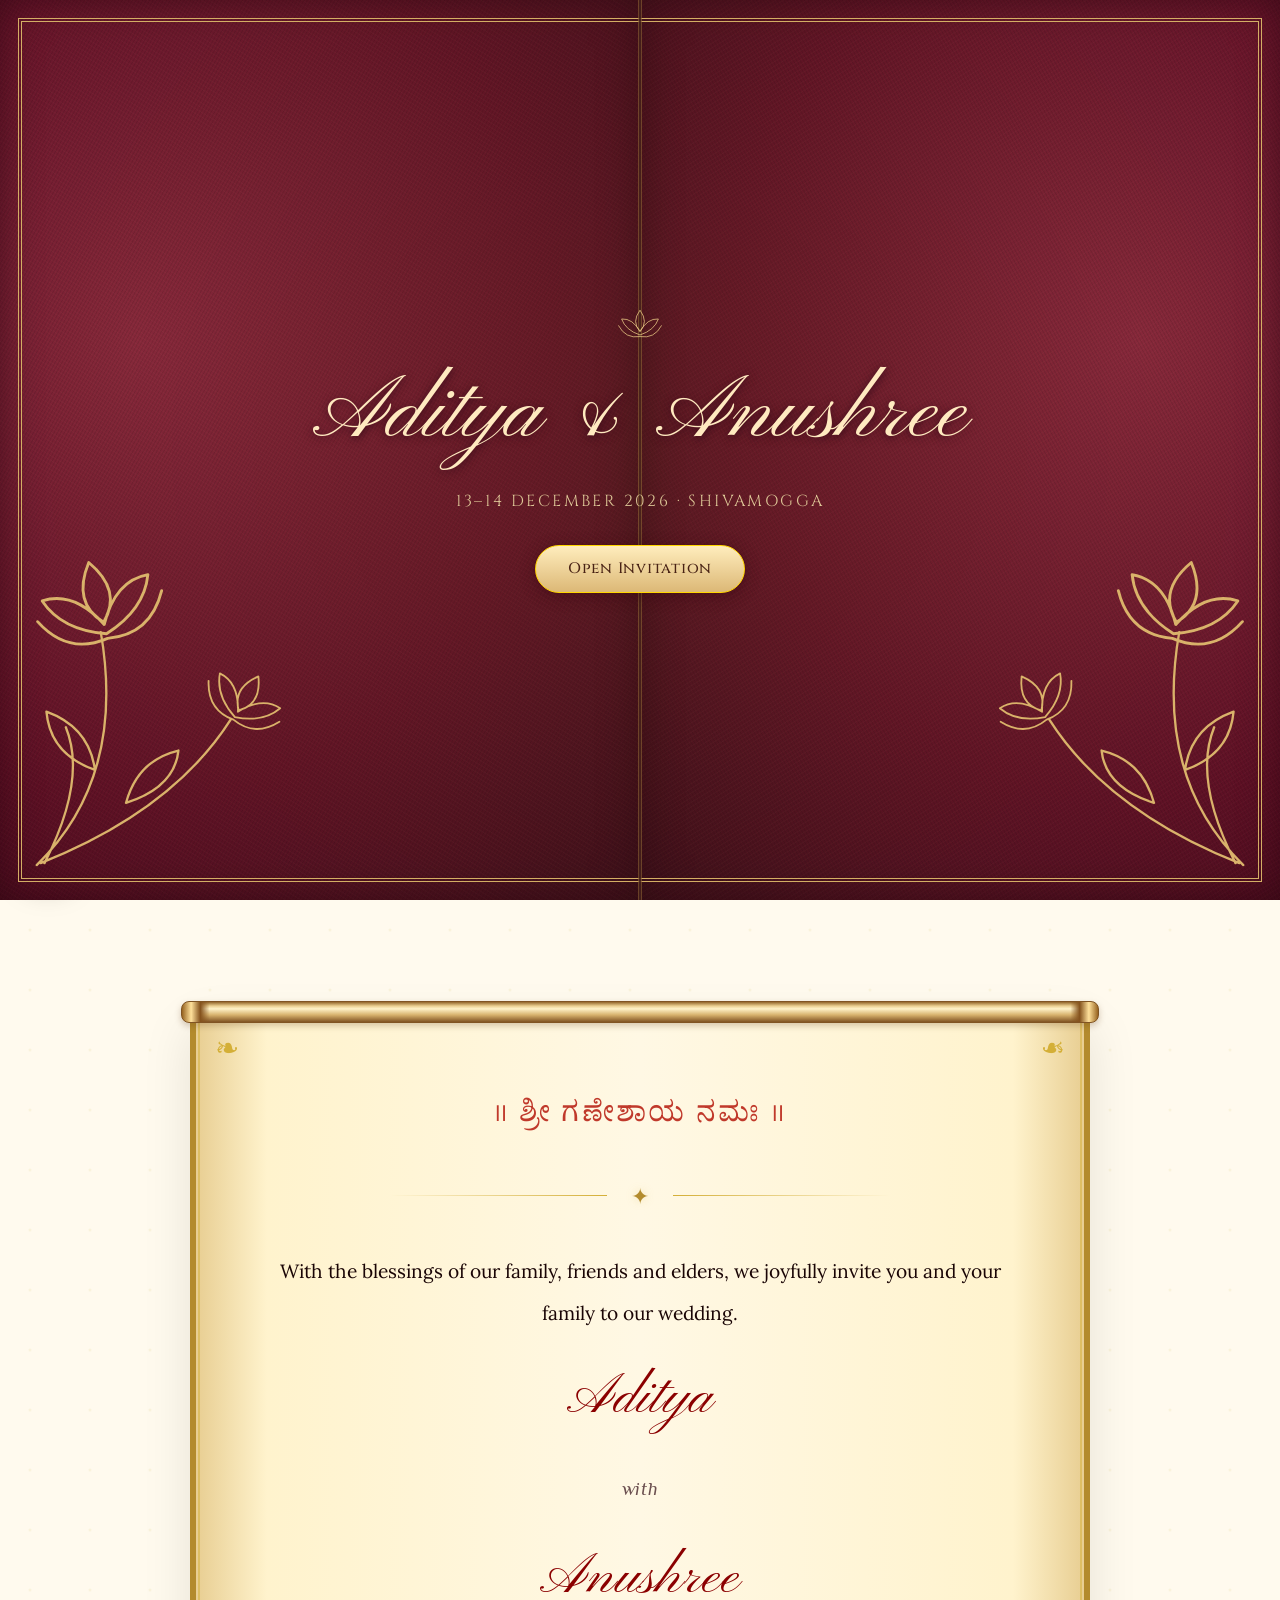
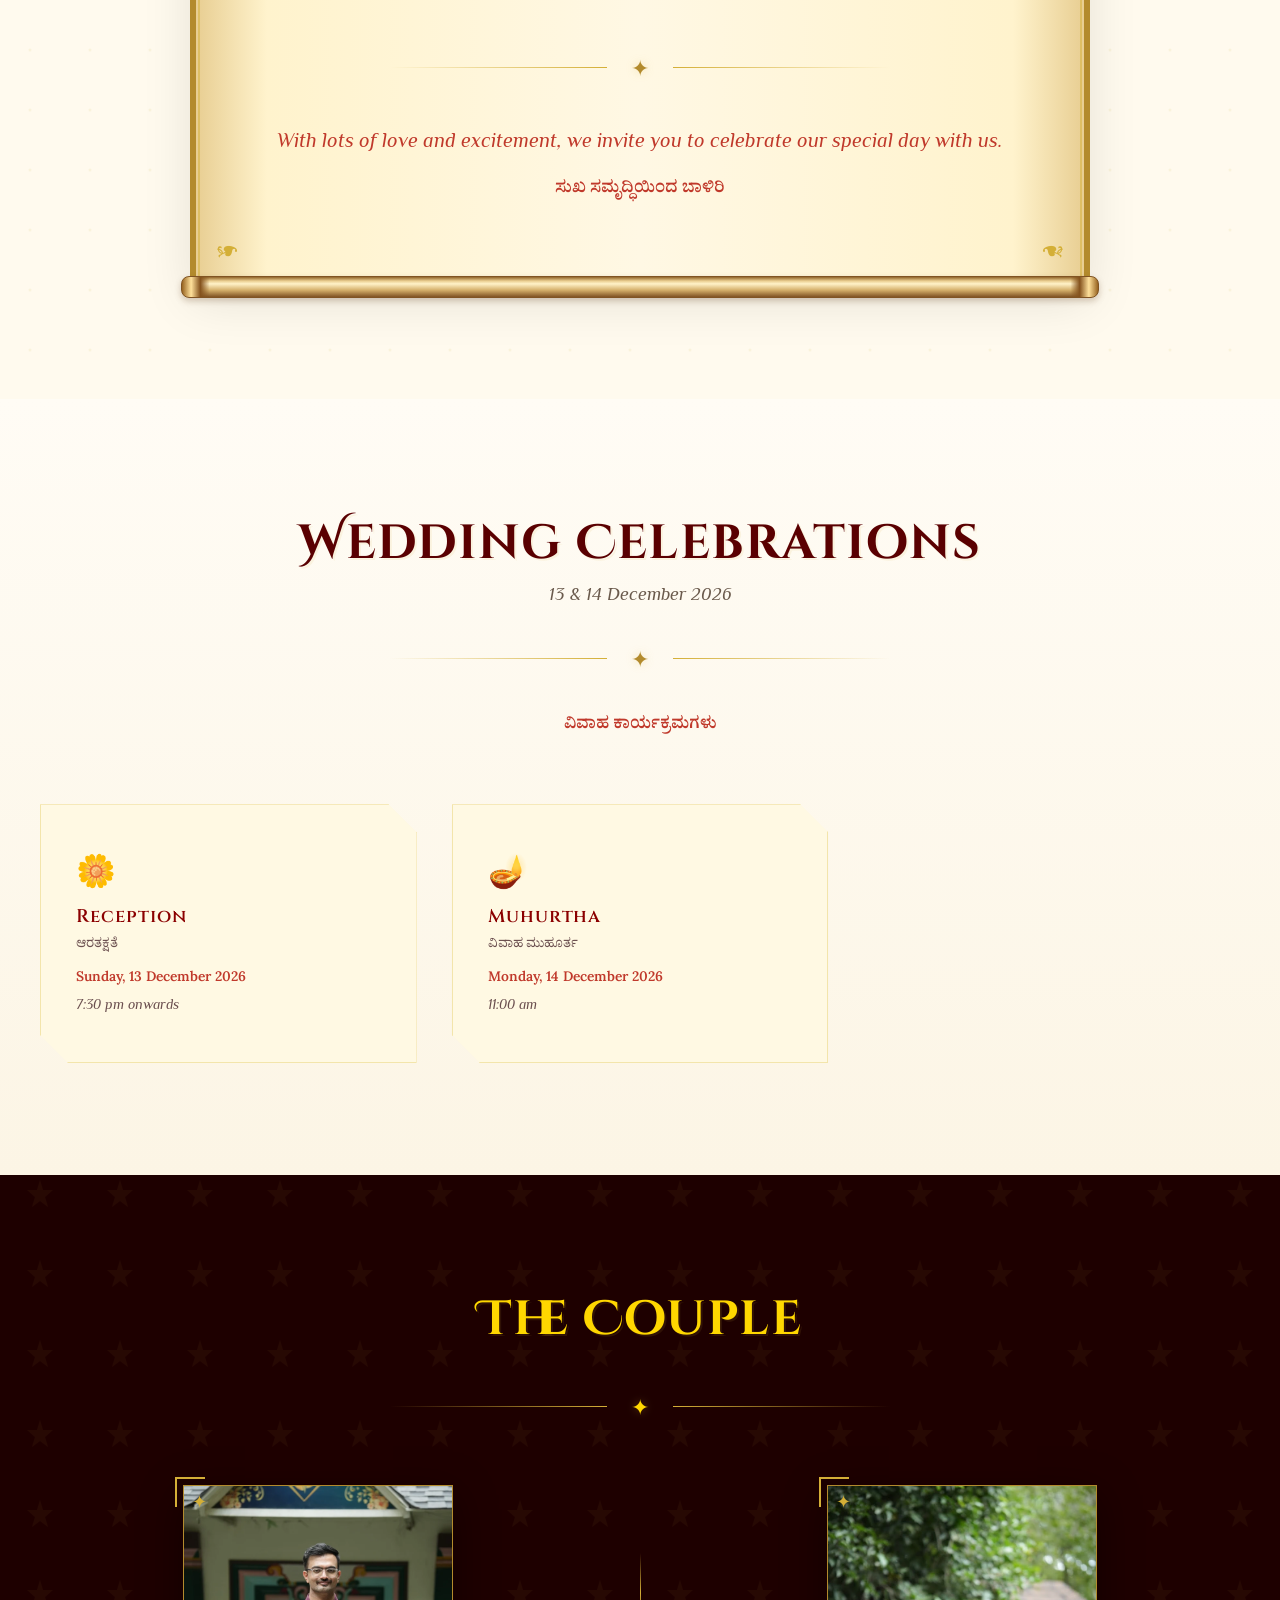
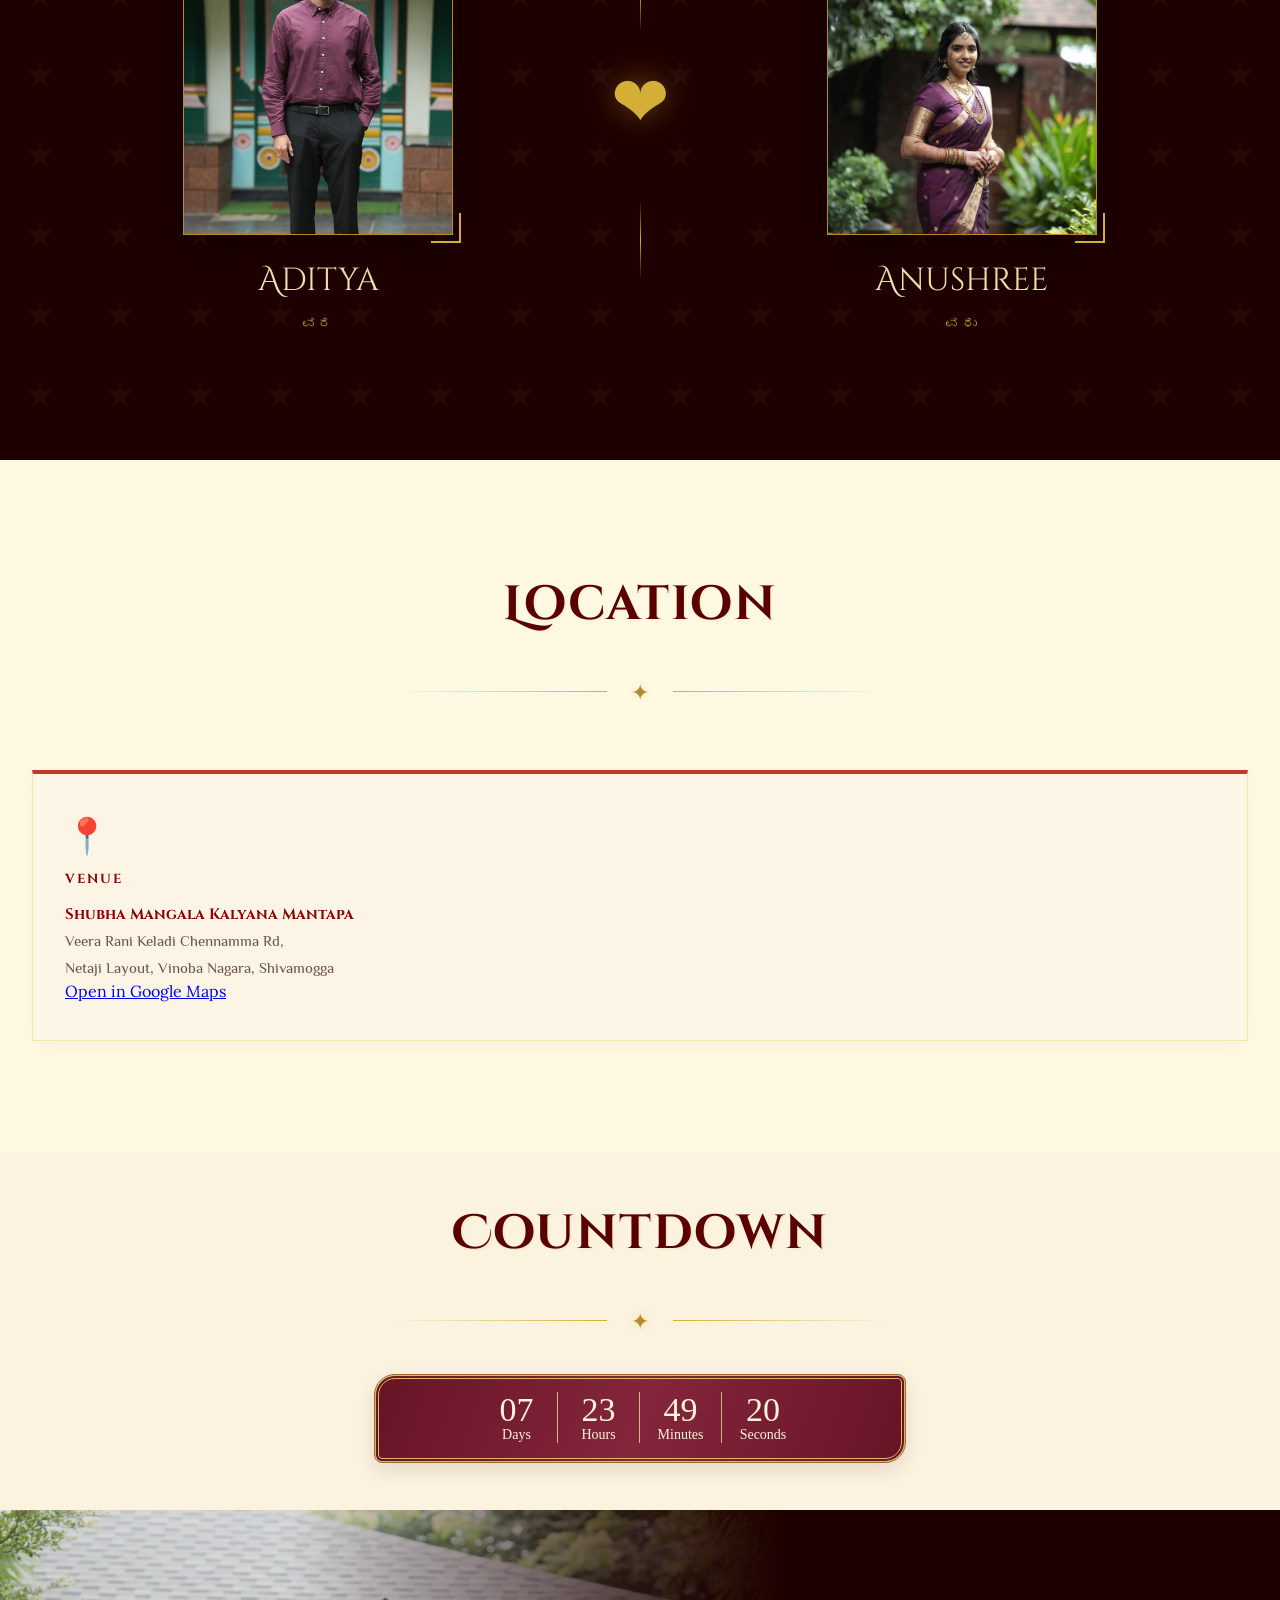
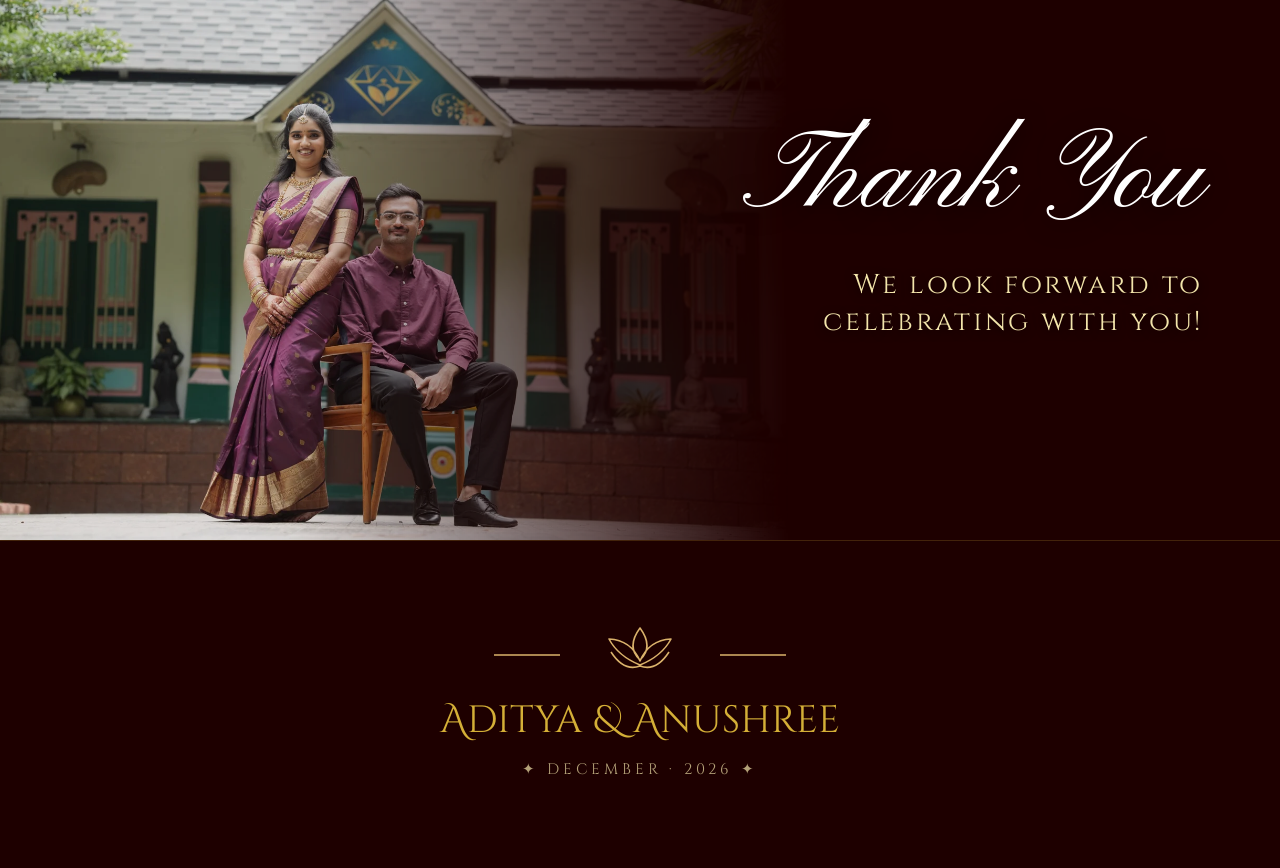
==== adi-anu/index.html @ 699e72af "Personalize Aditya and Anushree’s wedding invitation" ====
<!DOCTYPE html>
<html lang="en">
<head>
<meta charset="UTF-8">
  <meta name="viewport" content="width=device-width, initial-scale=1.0, maximum-scale=5.0">
  <title>Aditya & Anushree — Wedding Invitation</title>
  <meta name="description" content="Join us in celebrating the union of Aditya and Anushree. A sacred South Indian wedding celebration.">
  <link rel="icon" href="data:image/svg+xml,<svg xmlns=%22http://www.w3.org/2000/svg%22 viewBox=%220 0 100 100%22><text y=%22.9em%22 font-size=%2290%22>🌸</text></svg>">

  <!-- Social Meta tags -->
  <meta property="og:title" content="Aditya & Anushree Wedding Invitation">
  <meta property="og:description" content="13–14 December 2026 — Shivamogga. Please join us for our special day.">
  <meta property="og:image" content="./wedding-portrait.jpg">
  <meta property="og:type" content="website">
<link rel="preconnect" href="https://fonts.googleapis.com">
<link rel="preconnect" href="https://fonts.gstatic.com" crossorigin>
<link href="https://fonts.googleapis.com/css2?family=Cinzel+Decorative:wght@400;700;900&family=Cinzel:wght@400;500;600;700&family=Philosopher:ital,wght@0,400;0,700;1,400;1,700&family=Lora:ital,wght@0,400;0,500;0,600;1,400;1,500&family=Noto+Serif+Kannada:wght@400;600;700&family=Great+Vibes&family=Pinyon+Script&display=swap" rel="stylesheet">
<style>
/* ============================================================
   CSS VARIABLES
   ============================================================ */
:root {
  --deep-ruby:    #1e0000;
  --royal-red:    #5a0001;
  --vermilion:    #C0392B;
  --gold-antique: #b38b2d;
  --gold-leaf:    #D4AF37;
  --gold-bright:  #FFD700;
  --gold-pale:    #F3E5AB;
  --ivory-warm:   #FFF9E3;
  --parchment:    #FCF5E5;
  --text-ruby:    #1a0505;
  --text-sepia:   #4a3728;
  --text-mid:     #6b4f4f;
  --gold:         #D4AF37;
  --deep-red:     #8B0000;
  --cream-dark:   #E5D9B6;
  --glass-bg:     rgba(30, 0, 0, 0.65);
  --glass-border: rgba(212, 175, 55, 0.35);
  --shadow-gold:  rgba(212,175,55,0.3);
  --shadow-ruby:  rgba(44,0,0,0.5);
  --section-bg:   #fffcf5;

  --font-heading:    'Cinzel Decorative', cursive;
  --font-subheading: 'Cinzel', serif;
  --font-body:       'Lora', serif;
  --font-accent:     'Philosopher', serif;
  --font-names:      'Pinyon Script', cursive;
}

/* ============================================================
   RESET & BASE
   ============================================================ */
*, *::before, *::after { margin: 0; padding: 0; box-sizing: border-box; }
html { scroll-behavior: smooth; font-size: 16px; overflow-x: hidden; }
body {
  background: var(--ivory-warm);
  color: var(--text-ruby);
  font-family: var(--font-body);
  overflow-x: clip;
  max-width: 100vw;
}
img { display: block; max-width: 100%; }
button { cursor: pointer; border: none; background: none; }

/* ============================================================
   SCROLL PROGRESS BAR
   ============================================================ */
#progress-bar {
  position: fixed; top: 0; left: 0; height: 3px; width: 0%;
  background: linear-gradient(90deg, var(--vermilion), var(--gold-leaf), var(--gold-bright));
  z-index: 9999; transition: width 0.1s linear;
  box-shadow: 0 0 10px var(--gold-leaf);
}

/* ============================================================
   MUSIC BUTTON
   ============================================================ */
#music-btn {
  position: fixed; bottom: 1.5rem; left: 1.5rem; z-index: 1000;
  width: 48px; height: 48px; border-radius: 50%;
  background: var(--glass-bg);
  -webkit-backdrop-filter: blur(8px); backdrop-filter: blur(8px);
  border: 1px solid var(--glass-border);
  color: var(--gold-pale); font-size: 1.1rem;
  display: flex; align-items: center; justify-content: center;
  box-shadow: 0 8px 32px rgba(0,0,0,0.4);
  transition: all 0.4s cubic-bezier(0.175, 0.885, 0.32, 1.275);
}
#music-btn:hover { transform: scale(1.12) rotate(15deg); box-shadow: 0 6px 28px var(--shadow-gold); }
#music-btn.playing { animation: pulse-music 2s infinite; }
@keyframes pulse-music {
  0%   { box-shadow: 0 0 0 0   rgba(212,175,55,0.6); }
  70%  { box-shadow: 0 0 0 15px rgba(212,175,55,0);   }
  100% { box-shadow: 0 0 0 0   rgba(212,175,55,0);   }
}

/* ============================================================
   REVEAL ANIMATIONS
   ============================================================ */
@media screen {
  [data-fade="waiting"]:not(:focus-within) {
    opacity: 0 !important;
    transition: none !important;
  }
  [data-fade="entering"]:not(:focus-within) {
    animation: invitation-fade-in 1.8s ease-in-out var(--entry-delay, 0ms) backwards;
  }
}
@media screen {
  [data-scroll-fade]:not(:focus-within) {
    filter: opacity(var(--scroll-opacity, 0));
    transition: filter 650ms ease-out;
  }
}
@keyframes invitation-fade-in {
  from { opacity: 0; }
}
/* Only cover the page once the opening button is operational. */
html:not(.doors-ready) #door-cover { display: none; }

/* ============================================================
   GOLD DIVIDER
   ============================================================ */
.gold-divider {
  display: flex; align-items: center; justify-content: center;
  gap: 1.5rem; margin: 2.5rem auto; max-width: 500px;
}
.gold-divider::before,
.gold-divider::after {
  content: ''; flex: 1; height: 1px;
}
.gold-divider::before { background: linear-gradient(90deg, transparent, var(--gold-leaf)); }
.gold-divider::after  { background: linear-gradient(90deg, var(--gold-leaf), transparent); }
.gold-divider span    { color: var(--gold-antique); font-size: 1.4rem; filter: drop-shadow(0 0 5px var(--shadow-gold)); }

/* ============================================================
   SECTION HEADINGS
   ============================================================ */
.section-title {
  font-family: var(--font-heading);
  font-size: clamp(1.8rem, 5vw, 3rem);
  color: var(--royal-red);
  text-align: center;
  letter-spacing: 0.03em;
  text-shadow: 2px 2px 0 rgba(212,175,55,0.1);
  margin-bottom: 0.5rem;
}
.section-subtitle {
  font-family: var(--font-accent);
  font-style: italic;
  color: var(--text-sepia);
  text-align: center;
  font-size: 1.1rem;
  margin-top: 0.4rem;
  opacity: 0.82;
}
.kannada-text {
  font-family: 'Noto Serif Kannada', serif;
  font-size: 1.05rem;
  color: var(--vermilion);
  text-align: center;
  margin-top: 0.4rem;
  font-weight: 600;
}

/* ============================================================
   DOOR COVER
   ============================================================ */
#door-cover {
  position: fixed; inset: 0; z-index: 10000;
  display: flex; align-items: center; justify-content: center;
  overflow: hidden; width: 100vw; height: 100vh; height: 100dvh;
  transition: opacity 1.5s ease 0.5s, visibility 1.5s ease 0.5s;
}
.door-left, .door-right {
  position: absolute; top: 0; width: 50%; height: 100%;
  transition: transform 2s cubic-bezier(0.77, 0, 0.175, 1);
  will-change: transform; overflow: hidden;
  background: #1a0000; /* solid fallback so hero never bleeds through */
}
.door-left  { left: 0;  transform-origin: left;  }
.door-right { right: 0; transform-origin: right; }

/* Each silk leaf carries its own border and foiled lotus spray. */
.door-panel {
  position: absolute; inset: 0;
  background:
    repeating-linear-gradient(31deg, transparent 0 2px, #ffb99208 3px, transparent 4px),
    repeating-linear-gradient(119deg, transparent 0 1px, #14030820 2px, transparent 3px),
    radial-gradient(ellipse at 22% 38%, #85253b, #5d0f25 58%, #370a18);
  box-shadow: inset 0 0 3vw #23040d88;
}
.door-right .door-panel { transform: scaleX(-1); }
.door-panel::before {
  content: ''; position: absolute;
  inset: clamp(10px, 2vmin, 24px) 0 clamp(10px, 2vmin, 24px) clamp(10px, 2vmin, 24px);
  border: 4px double #d4af66; border-right: 0;
}
.door-panel::after {
  content: ''; position: absolute; inset: 0 0 0 auto; width: 2px;
  background: linear-gradient(to right, #c3984b80, #290411);
}
.gate-lotuses {
  position: absolute; left: max(15px, 3vmin); bottom: max(15px, 3vmin);
  width: min(77%, 39vh, 330px); height: auto; color: #dab36c;
}
#door-cover.open .door-left  { transform: perspective(1200px) rotateY(-90deg); }
#door-cover.open .door-right { transform: perspective(1200px) rotateY(90deg);  }
#door-cover.hide { opacity: 0; visibility: hidden; pointer-events: none; }

.door-enter-content {
  position: relative; z-index: 10001;
  display: flex; flex-direction: column; align-items: center; justify-content: center;
  gap: 2.2rem; transition: opacity 0.8s ease;
  text-align: center; padding: 2rem;
  width: 100%; max-width: 1200px; height: 100%;
}
.door-enter-content::before {
  content: ''; position: absolute; top: 50%; left: 50%;
  transform: translate(-50%, -50%);
  width: 150vw; height: 150vw;
  background: radial-gradient(circle, rgba(212,175,55,0.08) 0%, transparent 60%);
  pointer-events: none; z-index: -1;
}
.door-welcome-text {
  font-family: var(--font-names);
  font-size: clamp(3.5rem, 8vw, 6.5rem);
  color: #fff;
  text-shadow: 0 5px 30px rgba(0,0,0,0.9), 0 2px 10px rgba(0,0,0,0.8);
  filter: drop-shadow(0 0 20px rgba(212,175,55,0.5));
  transition: opacity 0.5s, transform 0.5s;
  line-height: 1.1;
}
.door-tagline {
  font-family: var(--font-subheading);
  font-size: clamp(0.75rem, 1.5vw, 1rem);
  color: var(--gold-pale);
  letter-spacing: 0.4em;
  text-transform: uppercase;
  opacity: 0.85;
  margin-top: -1rem;
}
#open-door-btn {
  padding: 1rem 3.5rem; font-size: 0.95rem;
  background: rgba(40,0,0,0.9);
  color: var(--gold-bright);
  border: 1px solid var(--gold-bright);
  font-family: var(--font-subheading); text-transform: uppercase;
  letter-spacing: 0.35em; font-weight: 500;
  transition: all 0.5s ease;
  box-shadow: 0 10px 30px rgba(0,0,0,0.7), 0 0 20px rgba(212,175,55,0.4);
  -webkit-backdrop-filter: blur(15px); backdrop-filter: blur(15px);
  border-radius: 4px;
  animation: etherealPulse 2s infinite alternate;
  margin-top: 5vh;
}
@keyframes etherealPulse {
  from { box-shadow: 0 10px 30px rgba(0,0,0,0.6), 0 0 10px rgba(212,175,55,0.2); }
  to   { box-shadow: 0 10px 30px rgba(0,0,0,0.6), 0 0 25px rgba(212,175,55,0.5); transform: scale(1.02); }
}

/* ============================================================
   1. HERO SECTION
   ============================================================ */
#hero {
  position: relative;
  height: 100vh;
  height: 100dvh;
  overflow: hidden;
  color: #ffe8ac;
  font-family: Georgia, serif;
  background: radial-gradient(ellipse at 27% 47%, #752832, #360912 62%, #240609);
}
.hero-photo {
  transform: translateX(8%);
  position: absolute;
  inset: 0 0 0 auto;
  height: 100%;
  width: 57%;
  object-fit: cover;
  object-position: center 56%;
  mask-image: linear-gradient(to right, transparent, #0003 12%, #000b 30%, black 47%);
}
#hero::after {
  content: '';
  position: absolute;
  inset: clamp(12px, 2vw, 20px);
  border: 1px solid #d9b27188;
  outline: 1px solid #d9b27155;
  outline-offset: 5px;
  pointer-events: none;
}
.hero-copy {
  position: absolute;
  left: 4%;
  width: 44%;
  top: 50%;
  transform: translateY(-50%);
  text-align: center;
}
.hero-intro { font-size: clamp(12px, 1.5vw, 18px); letter-spacing: .16em; }
.hero-title {
  margin: 20px 0;
  color: #ffe9b9;
  font: italic clamp(32px, 6.72vw, 86px)/1.06 Georgia, serif;
}
.hero-weds {
  display: flex;
  align-items: center;
  justify-content: center;
  gap: .58em;
  margin: .77em 0;
  color: #e0bd7b;
  font: italic clamp(16px, 2.1vw, 26px) Georgia, serif;
}
.hero-weds::before, .hero-weds::after {
  content: '';
  width: 2.38em;
  height: 1px;
  background: #c99b60;
}
.hero-date { margin-top: 32px; font-size: clamp(10px, 1.2vw, 15px); letter-spacing: .2em; }


/* ============================================================
   2. INVITATION
   ============================================================ */
#invitation {
  background: #fffaee;
  padding: 7rem 2rem;
  position: relative; overflow: clip;
}
#invitation::before {
  content: '';
  position: absolute; inset: 0;
  background-image: url("data:image/svg+xml,%3Csvg xmlns='http://www.w3.org/2000/svg' width='60' height='60' viewBox='0 0 60 60'%3E%3Ccircle cx='30' cy='30' r='1.5' fill='%23D4AF37' opacity='0.1'/%3E%3C/svg%3E");
  background-size: 60px 60px;
  pointer-events: none;
}
.invite-card {
  max-width: 900px; margin: 0 auto;
  background: var(--gold-pale);
  border: 6px solid var(--gold-antique);
  outline: 2px solid rgba(212,175,55,0.5);
  outline-offset: -10px;
  padding: clamp(2.5rem, 6vw, 5.5rem);
  position: relative;
  box-shadow: 0 15px 50px rgba(0,0,0,0.1);
  text-align: center;
  z-index: 2; border-radius: 4px; overflow: hidden;
  transition: box-shadow 0.55s cubic-bezier(0.165, 0.84, 0.44, 1), transform 0.55s cubic-bezier(0.165, 0.84, 0.44, 1), background 0.55s;
}
/* Both spindles frame the parchment even when motion is disabled. */
.invitation-scroll {
  position: relative;
  max-width: 900px;
  margin: 0 auto;
}
.invitation-scroll .invite-card {
  background: linear-gradient(90deg, #e8ce92, #fff3cd 8%, #fff8e4 50%, #fff3cd 92%, #e8ce92);
}
.invitation-scroll::before, .invitation-scroll::after {
  content: '';
  position: absolute;
  z-index: 3;
  left: -9px;
  right: -9px;
  height: clamp(14px, 2vw, 22px);
  border: 1px solid #805423;
  border-radius: 8px;
  transform: translateY(-50%);
  background:
    linear-gradient(90deg, #976320, #ffe19b 1%, #84521d 2%, transparent 3% 97%, #84521d 98%, #ffe19b 99%, #976320),
    linear-gradient(#92652a, #ebcf91 20%, #fff2c8 34%, #d6b16c 65%, #805323);
  box-shadow: 0 3px 6px #60381140;
  pointer-events: none;
}
.invitation-scroll::before { top: 0; }
.invitation-scroll::after { top: 100%; }

.invite-card::before { content: '❧'; position: absolute; top: 1rem; left: 1.2rem; font-size: 1.8rem; color: var(--gold); line-height: 1; }
.invite-card::after  { content: '❧'; position: absolute; bottom: 1rem; right: 1.2rem; font-size: 1.8rem; color: var(--gold); line-height: 1; transform: rotate(180deg); }
.corner-ornament     { position: absolute; font-size: 1.8rem; color: var(--gold); line-height: 1; }
.corner-ornament.tr  { top: 1rem; right: 1.2rem; transform: scaleX(-1); }
.corner-ornament.bl  { bottom: 1rem; left: 1.2rem; transform: scaleY(-1); }

.invite-blessing { font-family: 'Noto Serif Kannada', serif; font-size: 1.8rem; color: var(--vermilion); margin-bottom: 0.4rem; letter-spacing: 0.08em; }
.invite-blessing-sub { font-family: var(--font-accent); font-style: italic; color: var(--text-sepia); font-size: 1rem; margin-bottom: 2.5rem; opacity: 0.8; }
.invite-text { font-family: var(--font-body); font-size: clamp(1rem, 2.2vw, 1.2rem); line-height: 2.2; color: var(--text-ruby); margin-bottom: 2rem; }
.invite-parents { font-family: var(--font-subheading); font-size: clamp(0.88rem, 1.8vw, 1.05rem); color: var(--royal-red); letter-spacing: 0.04em; line-height: 2.2; margin: 2rem 0; }
.invite-parents .parent-group { margin: 1rem 0; }
.invite-couple-name { font-family: var(--font-names); font-size: clamp(2rem, 7.5vw, 3.5rem); color: var(--deep-red); line-height: 1.2; font-weight: 400; word-break: break-word; }
.invite-welcome { font-family: var(--font-accent); font-style: italic; font-size: 1.25rem; color: var(--vermilion); margin-top: 2rem; line-height: 1.8; }

/* ============================================================
   3. EVENTS
   ============================================================ */
#events {
  background: linear-gradient(180deg, var(--section-bg) 0%, var(--parchment) 100%);
  padding: 7rem 2rem;
}
.events-grid {
  display: grid;
  grid-template-columns: repeat(auto-fill, minmax(300px, 1fr));
  gap: 2.2rem;
  max-width: 1200px; margin: 4rem auto 0;
}
.event-card {
  background: var(--ivory-warm);
  border: 1px solid var(--gold-pale);
  padding: 2.8rem 2.2rem;
  position: relative;
  transition: all 0.48s cubic-bezier(0.4, 0, 0.2, 1);
  clip-path: polygon(0 0, calc(100% - 28px) 0, 100% 28px, 100% 100%, 28px 100%, 0 calc(100% - 28px));
  overflow: hidden;
  box-shadow: 0 4px 18px rgba(0,0,0,0.03);
}
.event-card::after {
  content: '';
  position: absolute; bottom: 0; left: 0; width: 100%; height: 4px;
  background: linear-gradient(90deg, var(--vermilion), var(--gold-leaf));
  transform: scaleX(0); transform-origin: left;
  transition: transform 0.48s ease;
}
.event-card:hover {
  transform: translateY(-10px);
  box-shadow: 0 22px 45px rgba(44,0,0,0.1);
  background: linear-gradient(145deg, #fff8f0, #fef3e0);
}
.event-card:hover::after { transform: scaleX(1); }
.event-card .card-corner {
  position: absolute; top: 0; right: 0;
  width: 0; height: 0;
  border-style: solid; border-width: 0 24px 24px 0;
  border-color: transparent var(--gold) transparent transparent; z-index: 2;
}
.event-icon       { font-size: 2rem; margin-bottom: 0.8rem; display: block; }
.event-name       { font-family: var(--font-subheading); font-size: 1.15rem; font-weight: 600; color: var(--deep-red); letter-spacing: 0.05em; margin-bottom: 0.4rem; transition: color 0.35s; }
.event-name-kannada { font-family: 'Noto Serif Kannada', serif; font-size: 0.82rem; color: var(--text-mid); margin-bottom: 0.7rem; transition: color 0.35s; }
.event-date       { font-family: var(--font-body); font-size: 0.86rem; font-weight: 600; color: var(--vermilion); margin-bottom: 0.5rem; }
.event-desc       { font-family: var(--font-accent); font-style: italic; font-size: 0.9rem; color: var(--text-mid); line-height: 1.65; }

/* ============================================================
   4. COUPLE
   ============================================================ */
#couple {
  background: var(--deep-ruby);
  padding: 7rem 2rem; position: relative; overflow: hidden;
}
#couple::before {
  content: ''; position: absolute; inset: 0;
  background-image: url("data:image/svg+xml,%3Csvg xmlns='http://www.w3.org/2000/svg' width='80' height='80' viewBox='0 0 80 80'%3E%3Cpath d='M40 5 L43 15 L53 15 L45 22 L48 32 L40 26 L32 32 L35 22 L27 15 L37 15 Z' fill='%23D4AF37' opacity='0.05'/%3E%3C/svg%3E");
  background-size: 80px 80px; pointer-events: none;
}
.couple-wrapper {
  display: grid;
  grid-template-columns: 1fr auto 1fr;
  gap: 4rem; max-width: 1100px;
  margin: 4rem auto 0; align-items: center;
}
.photo-frame {
  width: clamp(190px, 26vw, 270px);
  height: clamp(240px, 33vw, 350px);
  margin: 0 auto 1.5rem; position: relative;
}
.photo-frame::before {
  content: ''; position: absolute;
  top: -8px; left: -8px; width: 30px; height: 30px;
  border: 2px solid var(--gold-leaf);
  border-right: none; border-bottom: none; z-index: 2;
}
.photo-frame::after {
  content: ''; position: absolute;
  bottom: -8px; right: -8px; width: 30px; height: 30px;
  border: 2px solid var(--gold-leaf);
  border-left: none; border-top: none; z-index: 2;
}
.photo-frame-inner {
  width: 100%; height: 100%;
  background: linear-gradient(145deg, #1a0000, #3d0000);
  border: 1px solid var(--gold-antique);
  position: relative; overflow: hidden;
  display: flex; align-items: center; justify-content: center;
  box-shadow: 0 10px 40px rgba(0,0,0,0.4);
}
/* only one pseudo-element on inner now – corner star */
.photo-frame-inner::before {
  content: '✦';
  position: absolute; top: 0.5rem; left: 0.5rem;
  font-size: 1.1rem; color: var(--gold); line-height: 1; z-index: 1;
}
.photo-frame-inner img { width: 100%; height: 100%; object-fit: cover; object-position: center 42%; }

.person-card { text-align: center; }
.person-name   { font-family: var(--font-heading); font-size: clamp(1.3rem, 3.5vw, 2rem); color: var(--gold-pale); margin-bottom: 0.7rem; }
.person-family { font-family: var(--font-body); font-size: 0.92rem; color: var(--gold-antique); margin-bottom: 1rem; letter-spacing: 0.1em; }
.person-quote  { font-family: var(--font-accent); font-style: italic; font-size: 1rem; color: var(--ivory-warm); line-height: 1.8; opacity: 0.85; }

.couple-center { display: flex; flex-direction: column; align-items: center; gap: 1.5rem; }
.couple-symbol { font-family: var(--font-heading); font-size: clamp(2.5rem, 5.5vw, 4.5rem); color: var(--gold-leaf); text-shadow: 0 0 30px rgba(212,175,55,0.4); }
.couple-center-divider { width: 1px; height: 80px; background: linear-gradient(180deg, transparent, var(--gold), transparent); }

/* ============================================================
   6. DETAILS
   ============================================================ */
#details { background: var(--ivory-warm); padding: 7rem 2rem; }
.details-grid {
  display: grid;
  grid-template-columns: repeat(auto-fill, minmax(270px, 1fr));
  gap: 2rem; margin: 4rem auto 0;
}
.detail-card:only-child { grid-column: 1 / -1; }
.detail-card {
  background: var(--parchment);
  border: 1px solid var(--gold-pale);
  border-top: 4px solid var(--vermilion);
  padding: 2.4rem 2rem;
  transition: all 0.3s ease;
  box-shadow: 0 4px 20px rgba(0,0,0,0.03);
}
.detail-card:hover { transform: translateY(-8px); box-shadow: 0 16px 38px rgba(44,0,0,0.09); }
.detail-icon  { font-size: 2.2rem; margin-bottom: 0.8rem; display: block; }
.detail-title { font-family: var(--font-subheading); font-size: 0.82rem; font-weight: 700; color: var(--deep-red); letter-spacing: 0.15em; text-transform: uppercase; margin-bottom: 0.8rem; }
.detail-text  { font-family: var(--font-accent); font-size: 0.94rem; color: var(--text-mid); line-height: 1.75; }
.detail-text strong { color: var(--deep-red); font-family: var(--font-subheading); }
.hashtag-text { font-family: var(--font-heading); font-size: 1.05rem; color: var(--vermilion); }

/* ============================================================
   7. COUNTDOWN
   ============================================================ */
#countdown {
  padding: 3rem 1rem;
  background: #fbf2df;
  text-align: center;
}
.countdown-card {
  max-width: 530px;
  margin: 0 auto;
  padding: 13px clamp(8px, 3vw, 24px) 15px;
  color: #fff4db;
  font-family: Georgia, serif;
  background: linear-gradient(110deg, #681426, #84263b, #681426);
  border: 4px double #dbb963;
  outline: 1px solid #9a692c;
  border-radius: 20px 7px 20px 7px;
  box-shadow: 0 8px 20px #5b2d2222;
}
.countdown-timer { display: flex; justify-content: center; }
.time-unit { flex: 0 1 82px; display: flex; flex-direction: column; border-right: 1px solid #d5b77e; }
.time-unit:last-child { border: 0; }
.time-number { font-size: clamp(24px, 3vw, 34px); line-height: 1.05; font-weight: 500; font-variant-numeric: tabular-nums; }
.time-label { font-size: clamp(12px, 2vw, 14px); }
.countdown-done { display: none; }

/* ============================================================
   THANK YOU PARALLAX
   ============================================================ */
#thank-you-parallax {
  position: relative; height: 70vh; min-height: 20rem;
  display: flex; align-items: center; justify-content: flex-end; overflow: hidden;
  background: var(--deep-ruby);
}
.ty-photo {
  position: absolute; inset: 0 auto 0 0;
  width: 71%; height: 100%; object-fit: cover; object-position: 53% center;
  transform: translateX(-13%);
  opacity: .85;
  mask-image: linear-gradient(to right, black 45%, transparent 100%);
}
.ty-content {
  position: relative; width: 46%; text-align: right;
  padding: 1rem clamp(1.1rem, 6vw, 6rem) 1rem 0;
}
.ty-content h2 { font-family: var(--font-names); font-size: clamp(3.8rem, 10vw, 7rem); color: #fff; text-shadow: 0 4px 22px rgba(0,0,0,0.65); margin-bottom: 1rem; font-weight: 400; }
.ty-content p  { font-family: var(--font-subheading); font-size: clamp(0.9rem, 2.5vw, 1.7rem); color: var(--gold-pale); letter-spacing: 0.1em; text-shadow: 0 2px 10px rgba(0,0,0,0.8); }

/* ============================================================
   8. FOOTER
   ============================================================ */
#footer {
  background: var(--deep-ruby); padding: 5rem 2rem 3rem;
  text-align: center; border-top: 1px solid rgba(212,175,55,0.2);
}
.footer-names { font-family: var(--font-heading); font-size: clamp(1.4rem, 4.5vw, 2.4rem); color: var(--gold-leaf); margin-bottom: 0.8rem; }
.footer-date  { font-family: var(--font-subheading); font-size: 0.95rem; letter-spacing: 0.25em; color: var(--gold-pale); margin-bottom: 2.5rem; opacity: 0.7; }
.footer-social { display: flex; gap: 1.2rem; justify-content: center; margin-bottom: 2.5rem; }
.social-link {
  width: 40px; height: 40px;
  border: 1px solid rgba(201,148,42,0.4); border-radius: 50%;
  display: flex; align-items: center; justify-content: center;
  color: var(--gold-pale); text-decoration: none; font-size: 1rem;
  transition: all 0.3s;
}
.social-link:hover { background: rgba(201,148,42,0.15); border-color: var(--gold); color: var(--gold); transform: translateY(-3px); }
.footer-copy { font-family: var(--font-body); font-size: 0.78rem; color: var(--cream-dark); opacity: 0.42; font-style: italic; }

/* ============================================================
   RESPONSIVE
   ============================================================ */
@media (max-width: 768px) {
  .events-grid  { grid-template-columns: 1fr 1fr; }
  .details-grid { grid-template-columns: 1fr 1fr; }
  .invite-card  { padding: 2.5rem 1.5rem; }

}
@media (max-width: 600px) {
  .events-grid  { grid-template-columns: 1fr; }
  .details-grid { grid-template-columns: 1fr; }
  .invite-card  { padding: 2.5rem 1.5rem; }
  .couple-wrapper { grid-template-columns: 1fr; gap: 2rem; }
  .couple-center  { order: 2; flex-direction: row; width: 100%; justify-content: center; }
  .couple-center-divider { width: 60px; height: 1px; background: linear-gradient(90deg, transparent, var(--gold), transparent); }
  .couple-symbol { font-size: 2.5rem; }
  .person-card.reveal-right { order: 3; }
  .person-card   { text-align: center; max-width: 400px; margin: 0 auto; }

  .door-welcome-text { font-size: clamp(2.2rem, 9vw, 3.5rem); text-align: center; padding: 0 1.5rem; width: 100%; }
  #open-door-btn { padding: 1rem 2.5rem; font-size: 0.85rem; letter-spacing: 0.2em; margin-top: 3vh; }
  #music-btn { bottom: 1.2rem; left: 1.2rem; width: 42px; height: 42px; }
}
@media (max-width: 400px) {
  .details-grid { grid-template-columns: 1fr; }
}
@media (orientation: portrait) and (max-width: 1024px) {
  .door-enter-content {
    justify-content: flex-start;
    padding: max(3rem, 8svh) 1rem 1.5rem;
    gap: 1.25rem;
  }
  .door-tagline { margin: 0; letter-spacing: .18em; }
  #open-door-btn { margin-top: .5rem; }

  #hero {
    display: flex;
    flex-direction: column;
    height: auto;
    min-height: 100svh;
  }
  .hero-copy {
    position: relative;
    inset: auto;
    transform: none;
    order: -1;
    width: 100%;
    padding: max(2rem, 5svh) 1.5rem .75rem;
  }
  .hero-title { font-size: clamp(2.3rem, 8vw, 4.8rem); margin: .24em 0; }
  .hero-weds { margin: .08em 0; }
  .hero-date { margin: .75rem 0 0; font-size: clamp(.72rem, 2.4vw, .95rem); }
  .hero-photo {
    position: relative;
    inset: auto;
    transform: none;
    width: 100%;
    height: clamp(20rem, 62svh, 54rem);
    flex: 1 0 auto;
    object-position: center 57%;
    mask-image: linear-gradient(to bottom, transparent, black 17%);
  }
  #invitation, #events, #couple, #details, #countdown { padding: 3rem 1rem; }
  .events-grid, .details-grid, .couple-wrapper { margin-top: 1.75rem; }
  .ty-content h2 { font-size: clamp(2.35rem, 9vw, 5rem); }
  .ty-photo { object-position: 60% center; width: 65%; transform: translateX(-9%); }
  #thank-you-parallax { height: clamp(20rem, 78vw, 32rem); }
}
#portrait-viewer {
  position: fixed; inset: 0; margin: 0; width: 100%; height: 100%;
  max-width: none; max-height: none; border: 0; padding: 0; background: #15090d;
}
body:has(#portrait-viewer[open]) { overflow: hidden; }
.photo-frame-inner { padding: 0; cursor: zoom-in; }
.portrait-close { position: relative; display: block; width: 100%; height: 100%; cursor: zoom-out; }
.portrait-close img { display: block; width: 100%; height: 100%; object-fit: contain; transform-origin: top left; }
#portrait-caption {
  position: absolute; inset: 0 0 auto; padding: max(1.5rem, env(safe-area-inset-top)) 1rem 2.5rem;
  color: #ffebbb; font: clamp(2rem, 6vw, 4rem) var(--font-names);
  text-shadow: 0 2px 10px #210a0c; background: linear-gradient(#18090bbb, transparent);
  opacity: .88;
}
@media (prefers-reduced-motion: no-preference) {
  #portrait-viewer[open] #portrait-caption { animation: invitation-fade-in .7s ease-out; }
}
/* Center the gatefold inscription independently of the portrait hero. */
#door-cover .door-enter-content {
  justify-content: center; padding: 2rem 1rem; gap: clamp(1rem, 2.8vh, 1.8rem);
}
#door-cover .door-welcome-text {
  color: #ffeac0; font-family: var(--font-names), Georgia, serif;
  font-size: clamp(3rem, 7vw, 6.5rem); font-weight: 400;
  text-shadow: 0 2px 8px #370a18; filter: none;
}
#door-cover .door-tagline { margin: 0; letter-spacing: .15em; }
#door-cover #open-door-btn {
  margin-top: .45rem; border-radius: 3rem; padding: .8rem 2rem;
  background: linear-gradient(#ffedbd, #dcb876); color: #492315;
  text-transform: none; letter-spacing: .05em; animation: none;
  box-shadow: 0 3px 15px #33051077; backdrop-filter: none;
}
.gate-seal { width: 48px; color: #e5c482; }
#door-cover.open .gate-seal { opacity: 0; transition: opacity .35s; }
</style>
</head>
<body>

<!-- =================== DOOR COVER =================== -->
<div id="door-cover">
  <div class="door-left"><div class="door-panel"><svg class="gate-lotuses" aria-hidden="true" viewBox="0 0 170 190" fill="none" stroke="currentColor" stroke-width="1.2" stroke-linecap="round" stroke-linejoin="round">
      <path d="M5 186 Q51 141 38 66 M7 185 Q75 158 105 111 M9 185 Q31 142 20 115 M51 154 Q76 146 78 127 Q57 132 51 154Z M35 137 Q12 129 10 107 Q32 115 35 137Z"/>
      <path transform="translate(38 55) rotate(-14) scale(1.22)" d="M0 10 Q-18 4 -23 -10 Q-9 -11 0 6 Q9 -11 23 -10 Q18 4 0 10Z M0 5 Q-11 -6 0 -21 Q11 -6 0 5Z M-27 -2 Q-18 15 0 12 Q18 15 27 -2"/>
      <path transform="translate(111 103) rotate(30) scale(.78)" d="M0 10 Q-18 4 -23 -10 Q-9 -11 0 6 Q9 -11 23 -10 Q18 4 0 10Z M0 5 Q-11 -6 0 -21 Q11 -6 0 5Z M-27 -2 Q-18 15 0 12 Q18 15 27 -2"/>
    </svg></div></div>
  <div class="door-right"><div class="door-panel"><svg class="gate-lotuses" aria-hidden="true" viewBox="0 0 170 190" fill="none" stroke="currentColor" stroke-width="1.2" stroke-linecap="round" stroke-linejoin="round">
      <path d="M5 186 Q51 141 38 66 M7 185 Q75 158 105 111 M9 185 Q31 142 20 115 M51 154 Q76 146 78 127 Q57 132 51 154Z M35 137 Q12 129 10 107 Q32 115 35 137Z"/>
      <path transform="translate(38 55) rotate(-14) scale(1.22)" d="M0 10 Q-18 4 -23 -10 Q-9 -11 0 6 Q9 -11 23 -10 Q18 4 0 10Z M0 5 Q-11 -6 0 -21 Q11 -6 0 5Z M-27 -2 Q-18 15 0 12 Q18 15 27 -2"/>
      <path transform="translate(111 103) rotate(30) scale(.78)" d="M0 10 Q-18 4 -23 -10 Q-9 -11 0 6 Q9 -11 23 -10 Q18 4 0 10Z M0 5 Q-11 -6 0 -21 Q11 -6 0 5Z M-27 -2 Q-18 15 0 12 Q18 15 27 -2"/>
    </svg></div></div>
  <div class="door-enter-content" id="door-btn-wrapper">
    <svg class="gate-seal" viewBox="-30 -25 60 43" aria-hidden="true" fill="none" stroke="currentColor"><path d="M0 10 Q-18 4 -23 -10 Q-9 -11 0 6 Q9 -11 23 -10 Q18 4 0 10Z M0 5 Q-11 -6 0 -21 Q11 -6 0 5Z M-27 -2 Q-18 15 0 12 Q18 15 27 -2"/></svg>
    <div class="door-welcome-text" id="door-welcome-text">Aditya &amp; Anushree</div>
    <div class="door-tagline" id="door-tagline">13–14 December 2026 · Shivamogga</div>
    <button id="open-door-btn">Open Invitation</button>
  </div>
</div>

<!-- =================== SCROLL PROGRESS =================== -->
<div id="progress-bar"></div>

<!-- =================== MUSIC BUTTON =================== -->
<button id="music-btn" type="button" title="Play music" aria-label="Play music">♪</button>

<!-- =================== 1. HERO =================== -->
<section id="hero" aria-labelledby="hero-title">
  <img class="hero-photo" src="./aditya-anushree-garden.webp" alt="Aditya and Anushree together in the garden" fetchpriority="high">
  <div class="hero-copy">
    <p class="hero-intro">We’re getting married!</p>
    <h1 class="hero-title" id="hero-title">Aditya <span class="hero-weds">weds</span> Anushree</h1>
    <p class="hero-date">13–14 DECEMBER 2026</p>
  </div>
</section>

<!-- =================== 2. INVITATION =================== -->
<section id="invitation" aria-label="Wedding invitation">
  <div class="scroll-track">
    <div class="invitation-scroll">
      <div class="invite-card">
        <span class="corner-ornament tr">❧</span>
        <span class="corner-ornament bl">❧</span>
        <div class="invite-blessing">॥ ಶ್ರೀ ಗಣೇಶಾಯ ನಮಃ ॥</div>
        <div class="gold-divider"><span>✦</span></div>
        <p class="invite-text">
          With the blessings of our family, friends and elders, we joyfully invite you and your family to our wedding.
        </p>
        <div class="invite-parents">

          <div class="invite-couple-name">Aditya</div>
          <br>
          <div style="font-family:'Philosopher',serif;font-style:italic;font-size:1.1rem;color:var(--text-mid)">with</div>
          <br>
          <div class="invite-couple-name">Anushree</div>

        </div>
        <div class="gold-divider"><span>✦</span></div>
        <p class="invite-welcome">
          With lots of love and excitement, we invite you to celebrate our special day with us.
        </p>
        <div class="kannada-text" style="margin-top:1.2rem">ಸುಖ ಸಮೃದ್ಧಿಯಿಂದ ಬಾಳಿರಿ</div>
      </div>
    </div>
  </div>
</section>

<!-- =================== 3. EVENTS =================== -->
<section id="events">
  <h2 class="section-title reveal">Wedding Celebrations</h2>
  <div class="section-subtitle reveal">13 &amp; 14 December 2026</div>
  <div class="gold-divider reveal"><span>✦</span></div>
  <div class="kannada-text reveal">ವಿವಾಹ ಕಾರ್ಯಕ್ರಮಗಳು</div>
  <div class="events-grid">
    <div class="event-card reveal">
      <div class="card-corner"></div>
      <span class="event-icon">🌼</span>
      <div class="event-name">Reception</div>
      <div class="event-name-kannada" lang="kn">ಆರತಕ್ಷತೆ</div>
      <div class="event-date">Sunday, 13 December 2026</div>
      <div class="event-desc">7:30 pm onwards</div>
    </div>
    <div class="event-card reveal">
      <div class="card-corner"></div>
      <span class="event-icon">🪔</span>
      <div class="event-name">Muhurtha</div>
      <div class="event-name-kannada" lang="kn">ವಿವಾಹ ಮುಹೂರ್ತ</div>
      <div class="event-date">Monday, 14 December 2026</div>
      <div class="event-desc">11:00 am</div>
    </div>
  </div>
</section>

<!-- =================== 4. COUPLE =================== -->
<section id="couple">
  <h2 class="section-title reveal" style="color:var(--gold-bright)">The Couple</h2>
  <div class="gold-divider reveal"><span style="color:var(--gold-bright)">✦</span></div>
  <div class="couple-wrapper">
    <div class="person-card reveal-left">
      <div class="photo-frame">
        <button type="button" class="photo-frame-inner" aria-haspopup="dialog" aria-label="View Aditya’s full portrait">
          <img src="./aditya-portrait.webp" alt="Portrait of Aditya" loading="lazy">
        </button>
      </div>
      <div class="person-name">Aditya</div>
      <div class="person-family" lang="kn">ವರ</div>
    </div>
    <div class="couple-center">
      <div class="couple-center-divider"></div>
      <div class="couple-symbol">❤</div>
      <div style="font-family:'Noto Serif Kannada',serif;color:var(--gold-pale);font-size:0.9rem;text-align:center;line-height:1.8">
      </div>
      <div class="couple-center-divider"></div>
    </div>
    <div class="person-card reveal-right">
      <div class="photo-frame">
        <button type="button" class="photo-frame-inner" aria-haspopup="dialog" aria-label="View Anushree’s full portrait">
          <img src="./anushree-portrait.webp" alt="Portrait of Anushree" loading="lazy">
        </button>
      </div>
      <div class="person-name">Anushree</div>
      <div class="person-family" lang="kn">ವಧು</div>
    </div>
  </div>
</section>


<dialog id="portrait-viewer" aria-labelledby="portrait-caption">
  <button type="button" class="portrait-close" aria-label="Close full-screen portrait">
    <img alt="">
    <span id="portrait-caption"></span>
  </button>
</dialog>

<!-- =================== 6. DETAILS =================== -->
<section id="details">
  <h2 class="section-title reveal">Location</h2>
  <div class="gold-divider reveal"><span>✦</span></div>
  <div class="details-grid">
    <div class="detail-card reveal">
      <span class="detail-icon">📍</span>
      <div class="detail-title">Venue</div>
      <div class="detail-text"><strong>Shubha Mangala Kalyana Mantapa</strong><br>Veera Rani Keladi Chennamma Rd,<br>Netaji Layout, Vinoba Nagara, Shivamogga</div>
      <a href="https://www.google.com/maps/search/?api=1&amp;query=WHV5%2BXVG%2C+Shivamogga%2C+Karnataka+577204">Open in Google Maps</a>
    </div>
  </div>
</section>

<!-- =================== 7. COUNTDOWN =================== -->
<section id="countdown" aria-label="Countdown to the wedding muhurtha on 14 December 2026 at 11 am IST">
  <h2 class="section-title reveal">Countdown</h2>
  <div class="gold-divider reveal" aria-hidden="true"><span>✦</span></div>
  <div class="countdown-card reveal">
    <div class="countdown-timer" id="timer" role="timer" aria-live="off">
      <div class="time-unit"><b class="time-number" id="days">--</b><span class="time-label">Days</span></div>
      <div class="time-unit"><b class="time-number" id="hours">--</b><span class="time-label">Hours</span></div>
      <div class="time-unit"><b class="time-number" id="minutes">--</b><span class="time-label">Minutes</span></div>
      <div class="time-unit"><b class="time-number" id="seconds">--</b><span class="time-label">Seconds</span></div>
    </div>
    <div class="countdown-done" id="countdownDone">✦ The Wedding Has Begun! ✦</div>
  </div>
</section>

<!-- =================== THANK YOU PARALLAX =================== -->
<section id="thank-you-parallax">
  <img class="ty-photo" src="./thank-you-portrait.webp" alt="Anushree standing beside Aditya in the courtyard" loading="lazy">
  <div class="ty-content reveal">
    <h2>Thank You</h2>
    <p>We look forward to celebrating with you!</p>
  </div>
</section>

<!-- =================== 8. FOOTER =================== -->
<footer id="footer">
  <svg viewBox="-155 -32 310 62" width="310" height="62" aria-hidden="true"
       style="display:block;width:min(100%,310px);height:auto;margin:0 auto 12px"
       fill="none" stroke="#dab26b" stroke-width="1.6" stroke-linejoin="round">
    <path d="M-146 2 H-80 M80 2 H146"/>
    <path d="M0 12 Q-22 3 -31 -14 Q-9 -13 0 8 Q9 -13 31 -14 Q22 3 0 12Z M0 7 Q-14 -6 0 -25 Q14 -6 0 7Z M-29 -1 Q-16 19 0 13 Q16 19 29 -1"/>
  </svg>
  <div class="footer-names">Aditya &amp; Anushree</div>
  <div class="footer-date"> ✦ DECEMBER · 2026 ✦ </div>
</footer>

<audio id="wedding-music" src="./neene-neene-instrumental.mp3" preload="none" loop></audio>

<script>
const portraitViewer = document.getElementById('portrait-viewer');
let portraitMotion = [];
let portraitClosing = false;
document.querySelectorAll('.person-card .photo-frame-inner').forEach(button => {
  button.addEventListener('click', () => {
    const portrait = button.querySelector('img');
    const enlarged = portraitViewer.querySelector('img');
    enlarged.src = portrait.currentSrc || portrait.src;
    enlarged.alt = portrait.alt;
    document.getElementById('portrait-caption').textContent =
      button.closest('.person-card').querySelector('.person-name').textContent;
    const frame = portrait.getBoundingClientRect();
    portraitViewer.showModal();
    if (!enlarged.animate) return;

    // Map the contained full portrait back to its cropped thumbnail.
    const view = enlarged.getBoundingClientRect();
    const sourceWidth = portrait.naturalWidth || frame.width;
    const sourceHeight = portrait.naturalHeight || frame.height;
    const fit = Math.min(view.width / sourceWidth, view.height / sourceHeight);
    const width = sourceWidth * fit;
    const height = sourceHeight * fit;
    const scale = Math.max(frame.width / width, frame.height / height);
    const left = frame.left + (frame.width - width * scale) / 2;
    const top = frame.top + (frame.height - height * scale) * .42;
    const x = left - (view.width - width) * scale / 2;
    const y = top - (view.height - height) * scale / 2;
    const inset = [
      (frame.top - y) / scale, view.width - (frame.right - x) / scale,
      view.height - (frame.bottom - y) / scale, (frame.left - x) / scale
    ].map(value => Math.max(0, value) + 'px').join(' ');
    const timing = { duration: 900, easing: 'cubic-bezier(.42,0,.2,1)', fill: 'both' };
    const zoom = enlarged.animate([
      { transform: `translate(${x}px, ${y}px) scale(${scale})`, clipPath: `inset(${inset})` },
      { transform: 'none', clipPath: 'inset(0px)' }
    ], timing);
    const dim = portraitViewer.animate([{ backgroundColor: 'transparent' }, { backgroundColor: '#15090d' }], timing);
    portraitMotion = [zoom, dim];
  });
});
async function closePortrait() {
  if (portraitClosing) return;
  portraitClosing = true;
  for (const animation of portraitMotion) {
    animation.updatePlaybackRate(-1.25);
    animation.play();
  }
  await Promise.allSettled(portraitMotion.map(animation => animation.finished));
  portraitViewer.close();
  portraitMotion.forEach(animation => animation.cancel());
  portraitMotion = [];
  portraitClosing = false;
}
portraitViewer.querySelector('button').addEventListener('click', closePortrait);
portraitViewer.addEventListener('cancel', event => {
  event.preventDefault();
  closePortrait();
});

/* ========== DOOR CONCEPT ========== */
(function() {
  const doorCover      = document.getElementById('door-cover');
  const openDoorBtn    = document.getElementById('open-door-btn');
  const doorWelcomeText= document.getElementById('door-welcome-text');
  const doorTagline    = document.getElementById('door-tagline');

  if (!openDoorBtn) return;

  openDoorBtn.addEventListener('click', () => {
    // Fade out text
    openDoorBtn.classList.add('fade-out');
    if (doorWelcomeText) doorWelcomeText.classList.add('fade-out');
    if (doorTagline)     doorTagline.classList.add('fade-out');

    // Open doors
    doorCover.classList.add('open');

    playMusic();

    // Golden light flash
    const flash = document.createElement('div');
    Object.assign(flash.style, {
      position:'fixed', top:'0', left:'0', width:'100%', height:'100vh',
      background:'radial-gradient(circle at center, rgba(212,175,55,0.4) 0%, transparent 60%)',
      zIndex:'9998', opacity:'0', transition:'opacity 1.5s ease', pointerEvents:'none'
    });
    document.body.appendChild(flash);
    requestAnimationFrame(() => { flash.style.opacity = '1'; });
    setTimeout(() => { flash.style.opacity = '0'; }, 900);
    setTimeout(() => { if (flash.parentNode) document.body.removeChild(flash); }, 2500);

    setTimeout(() => { doorCover.classList.add('hide'); }, 2000);
  });
  document.documentElement.classList.add('doors-ready');
})();

/* ========== SCROLL PROGRESS BAR ========== */
window.addEventListener('scroll', () => {
  const el = document.getElementById('progress-bar');
  if (!el) return;
  const scroll = window.scrollY;
  const height = document.documentElement.scrollHeight - window.innerHeight;
  el.style.width = (height > 0 ? (scroll / height) * 100 : 0) + '%';
}, { passive: true });

/* Keep each reveal at its furthest scroll position during this visit. */
(function setupFades() {
  const motion = window.matchMedia('(prefers-reduced-motion: reduce)');
  const open = document.getElementById('open-door-btn');
  const hero = document.querySelectorAll('.hero-copy > *, .hero-photo');
  const content = document.querySelectorAll([
    '.invitation-scroll', '.invite-card > :not(.corner-ornament)', '.reveal',
    '.reveal-left', '.reveal-right', '.couple-center',
    '#footer > *'
  ].join(','));
  const pending = new Map();
  let enabled = false;
  let frame = 0;

  function update() {
    frame = 0;
    const height = document.documentElement.clientHeight;
    const atEnd = window.scrollY + height >= document.documentElement.scrollHeight - 2;
    for (const [element, previous] of pending) {
      const rect = element.getBoundingClientRect();
      if (!rect.height || (rect.bottom <= 0 && previous === 0)) continue;
      const progress = atEnd ? 1 : Math.min(1, (height * .98 - rect.top) / Math.min(190, height * .24));
      if (progress <= previous) continue;
      element.style.setProperty('--scroll-opacity', progress.toFixed(3));
      if (progress < 1) {
        pending.set(element, progress);
      } else {
        pending.delete(element);
        setTimeout(() => {
          element.removeAttribute('data-scroll-fade');
          element.style.removeProperty('--scroll-opacity');
        }, 700);
      }
    }
  }
  function schedule() {
    if (pending.size && !frame) frame = requestAnimationFrame(update);
  }
  function enable() {
    if (enabled) return;
    enabled = true;
    hero.forEach(element => element.dataset.fade = 'waiting');
    content.forEach(element => {
      element.setAttribute('data-scroll-fade', '');
      pending.set(element, 0);
    });
    schedule();
  }
  window.addEventListener('scroll', schedule, { passive: true });
  window.addEventListener('resize', schedule);
  window.addEventListener('pageshow', schedule);
  document.fonts?.ready.then(schedule);
  document.addEventListener('focusin', event => {
    for (let el = event.target; el; el = el.parentElement) {
      if (pending.delete(el)) el.removeAttribute('data-scroll-fade');
    }
  });
  open.addEventListener('click', () => {
    enable();
    setTimeout(() => hero.forEach((element, index) => {
      element.style.setProperty('--entry-delay', index * 90 + 'ms');
      element.dataset.fade = 'entering';
    }), 850);
  }, { once: true });
  motion.addEventListener('change', () => {
    if (!motion.matches) return;
    pending.clear();
    content.forEach(element => element.removeAttribute('data-scroll-fade'));
    hero.forEach(element => element.removeAttribute('data-fade'));
    enabled = false;
  });
})();

/* ========== COUNTDOWN TIMER ========== */
const weddingDate = new Date('2026-12-14T11:00:00+05:30');

function updateCountdown() {
  const diff = weddingDate - new Date();

  if (diff <= 0) {
    const timer = document.getElementById('timer');
    const done  = document.getElementById('countdownDone');
    if (timer) timer.style.display = 'none';
    if (done)  done.style.display  = 'block';
    return;
  }

  const d = Math.floor(diff / 86400000);
  const h = Math.floor((diff % 86400000) / 3600000);
  const m = Math.floor((diff % 3600000)  / 60000);
  const s = Math.floor((diff % 60000)    / 1000);

  const set = (id, val) => {
    const el = document.getElementById(id);
    if (el) el.textContent = String(val).padStart(2, '0');
  };
  set('days', d); set('hours', h); set('minutes', m);

  set('seconds', s);
}
updateCountdown();
setInterval(updateCountdown, 1000);

/* ========== INVITATION MUSIC ========== */
const weddingMusic = document.getElementById('wedding-music');
const musicButton = document.getElementById('music-btn');

function updateMusicButton() {
  const playing = !weddingMusic.paused && !weddingMusic.error;
  musicButton.classList.toggle('playing', playing);
  musicButton.textContent = playing ? '⏸' : '♪';
  musicButton.title = playing ? 'Pause music' : 'Play music';
  musicButton.setAttribute('aria-label', musicButton.title);
}

function playMusic() {
  weddingMusic.play().catch(updateMusicButton);
}

weddingMusic.addEventListener('playing', updateMusicButton);
weddingMusic.addEventListener('pause', updateMusicButton);
weddingMusic.addEventListener('error', updateMusicButton);
musicButton.addEventListener('click', () => {
  if (weddingMusic.paused) playMusic();
  else weddingMusic.pause();
});

// Fade door entrance elements on click
document.getElementById('open-door-btn').addEventListener('click', function() {
  this.classList.add('fade-out');
  const d1 = document.getElementById('door-welcome-text');
  const d2 = document.getElementById('door-tagline');
  if(d1) d1.style.opacity = '0';
  if(d2) d2.style.opacity = '0';
});
</script>
</body>
</html>
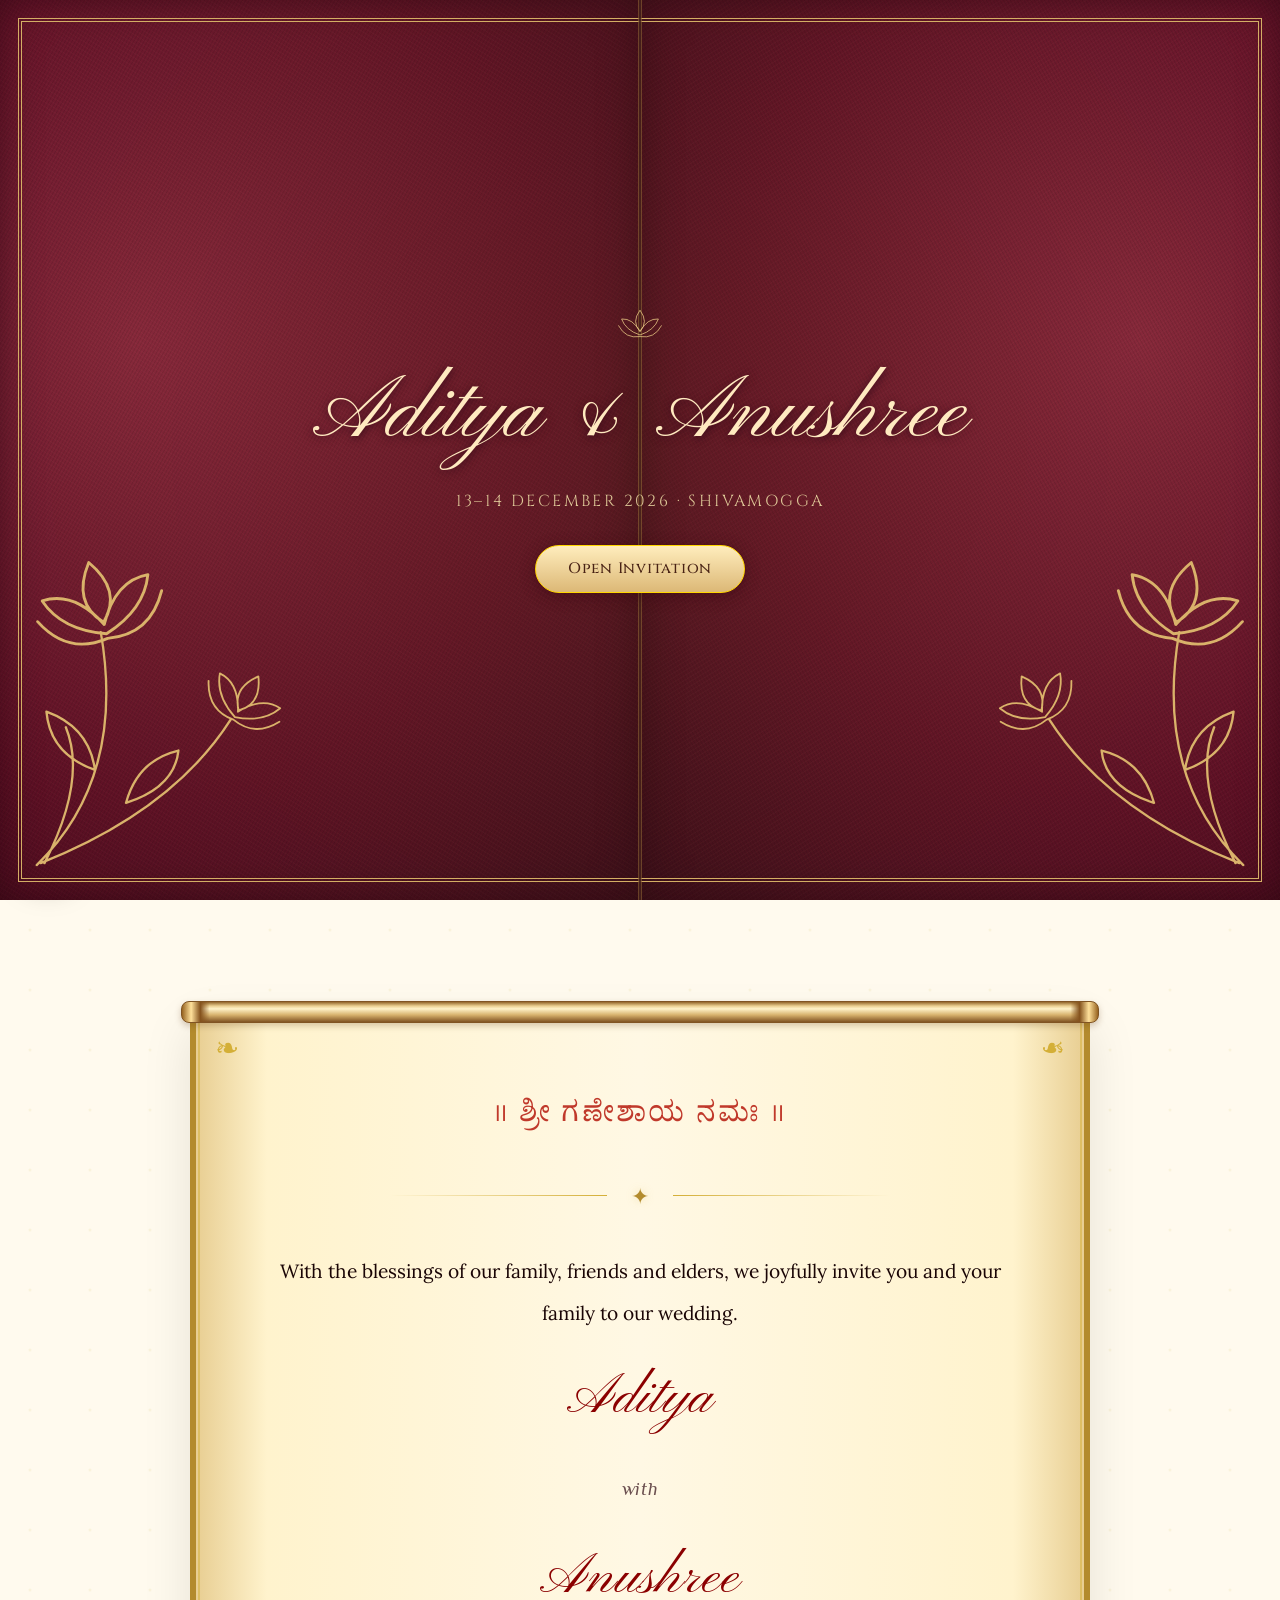
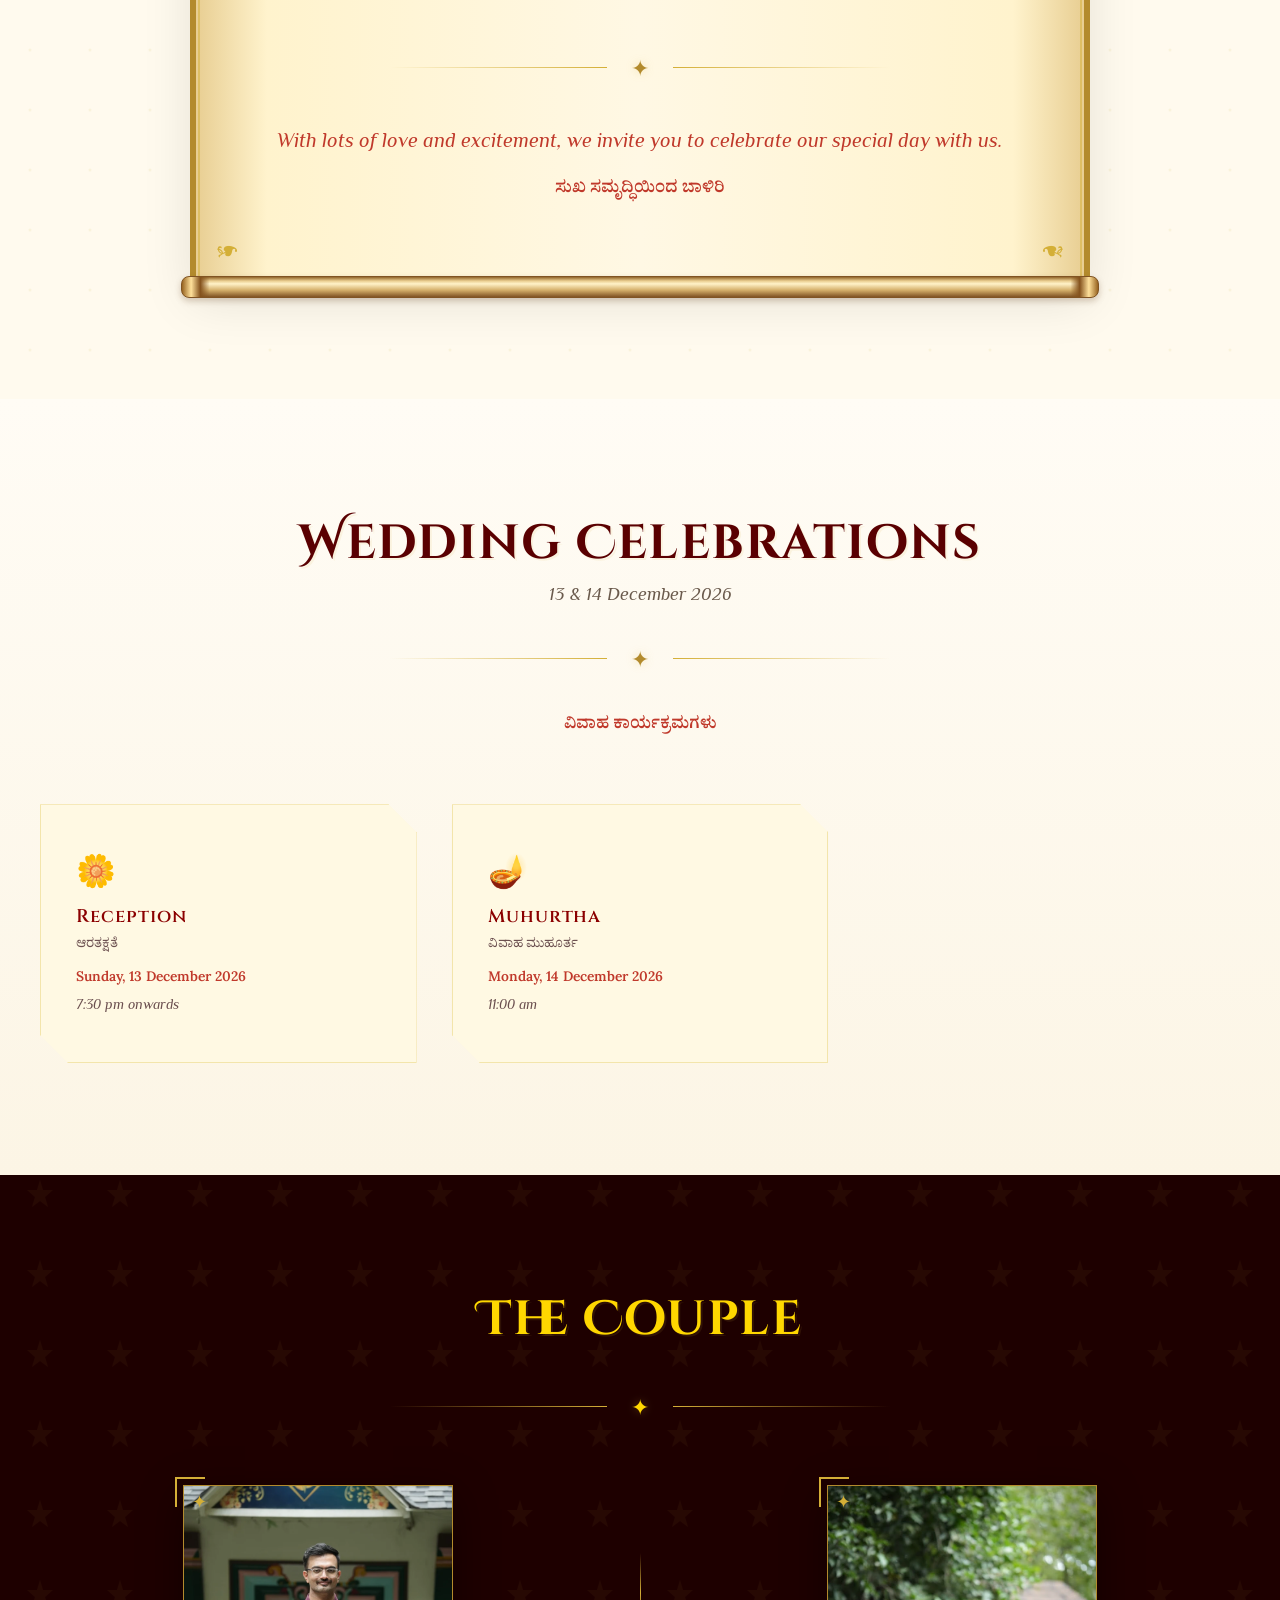
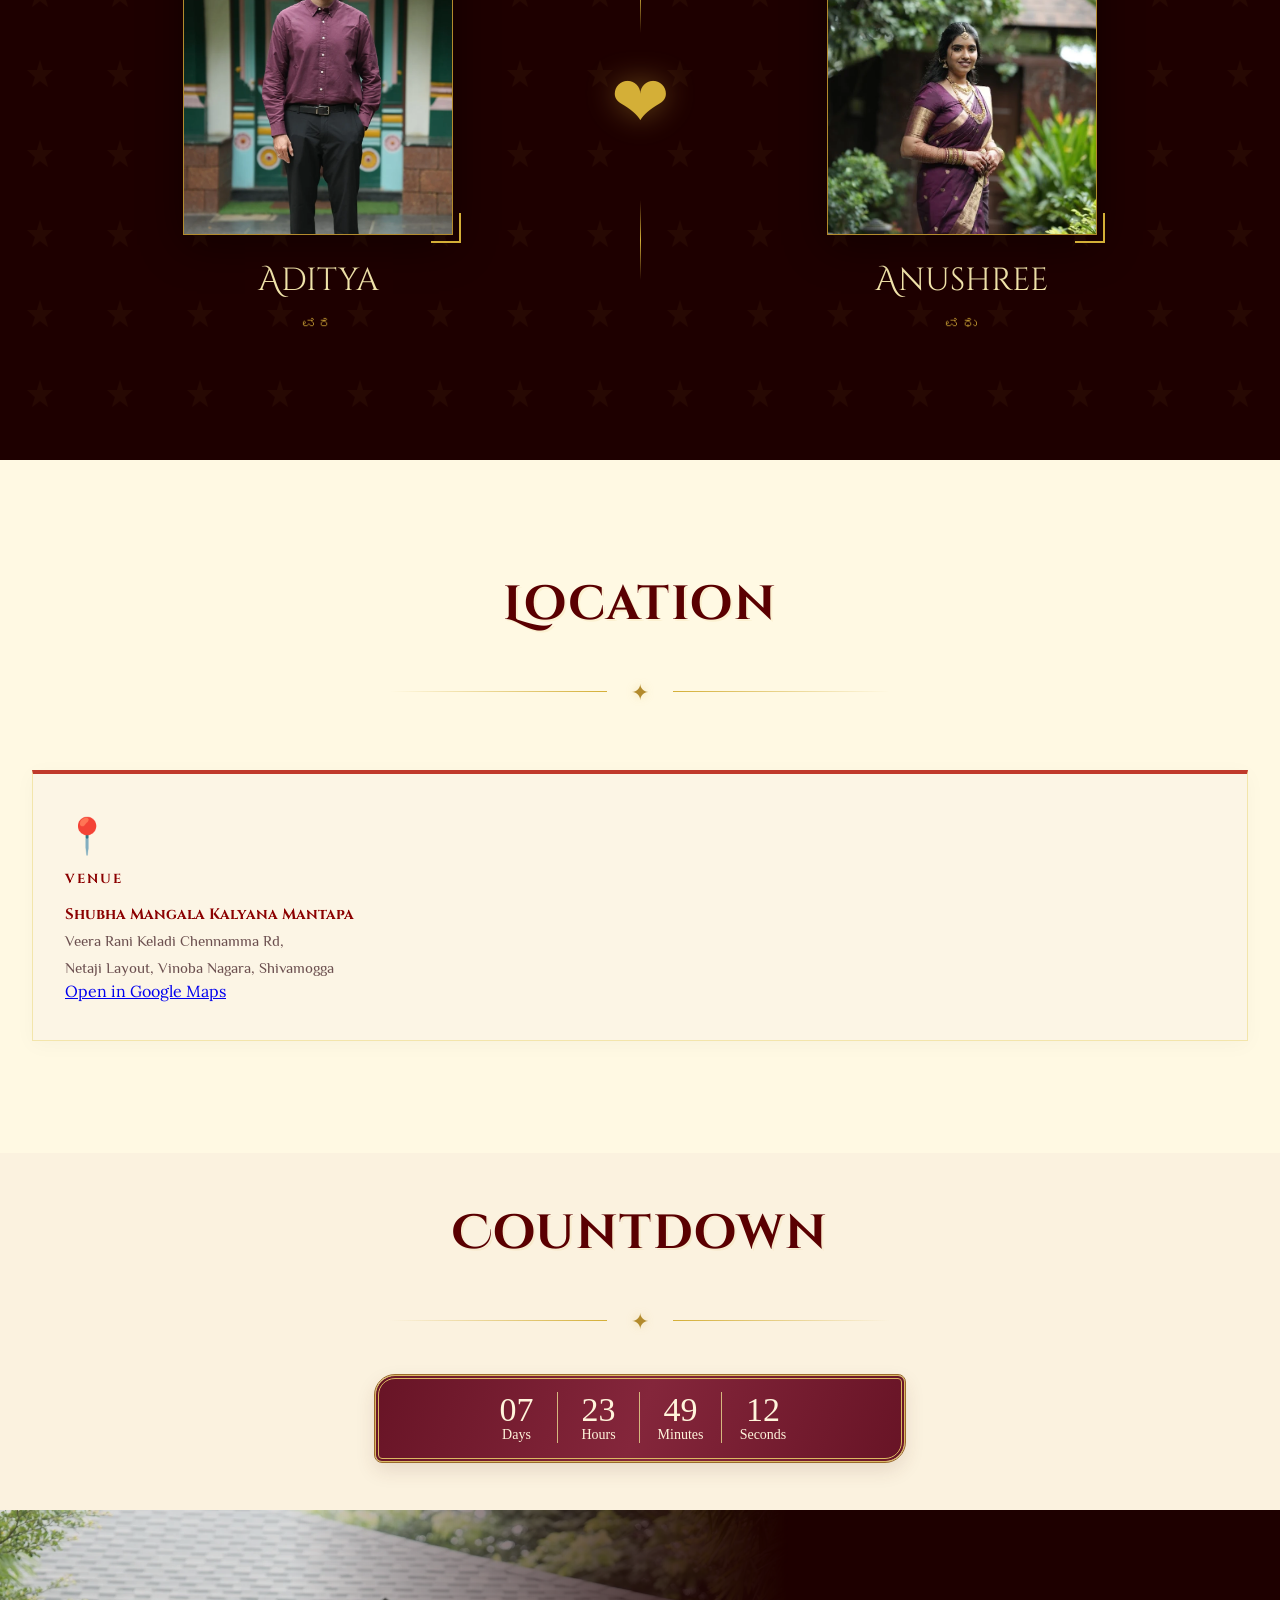
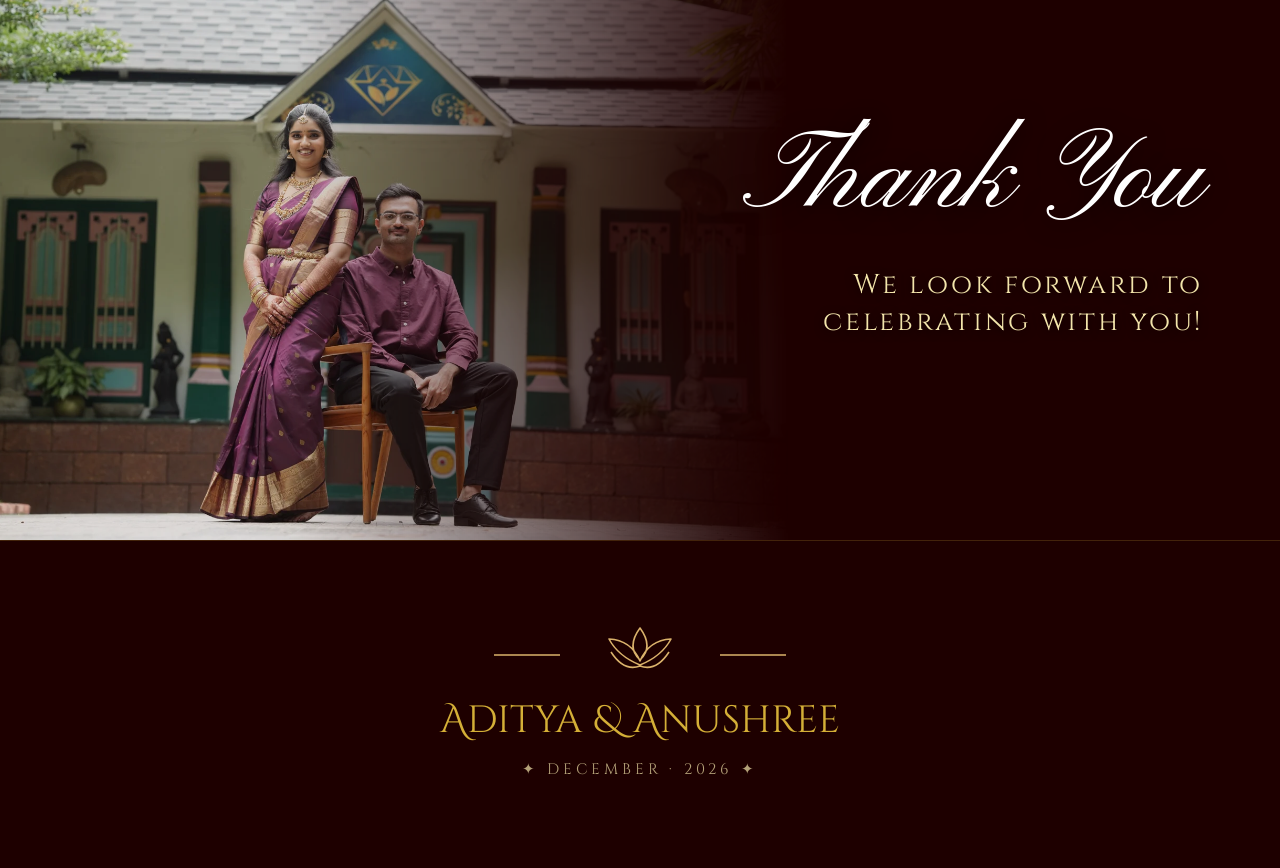
==== commit 5d22de91: "Set invitation music volume to 60 percent" ====
--- a/adi-anu/index.html
+++ b/adi-anu/index.html
@@ -1100,6 +1100,7 @@
 
 /* ========== INVITATION MUSIC ========== */
 const weddingMusic = document.getElementById('wedding-music');
+weddingMusic.volume = 0.6;
 const musicButton = document.getElementById('music-btn');
 
 function updateMusicButton() {
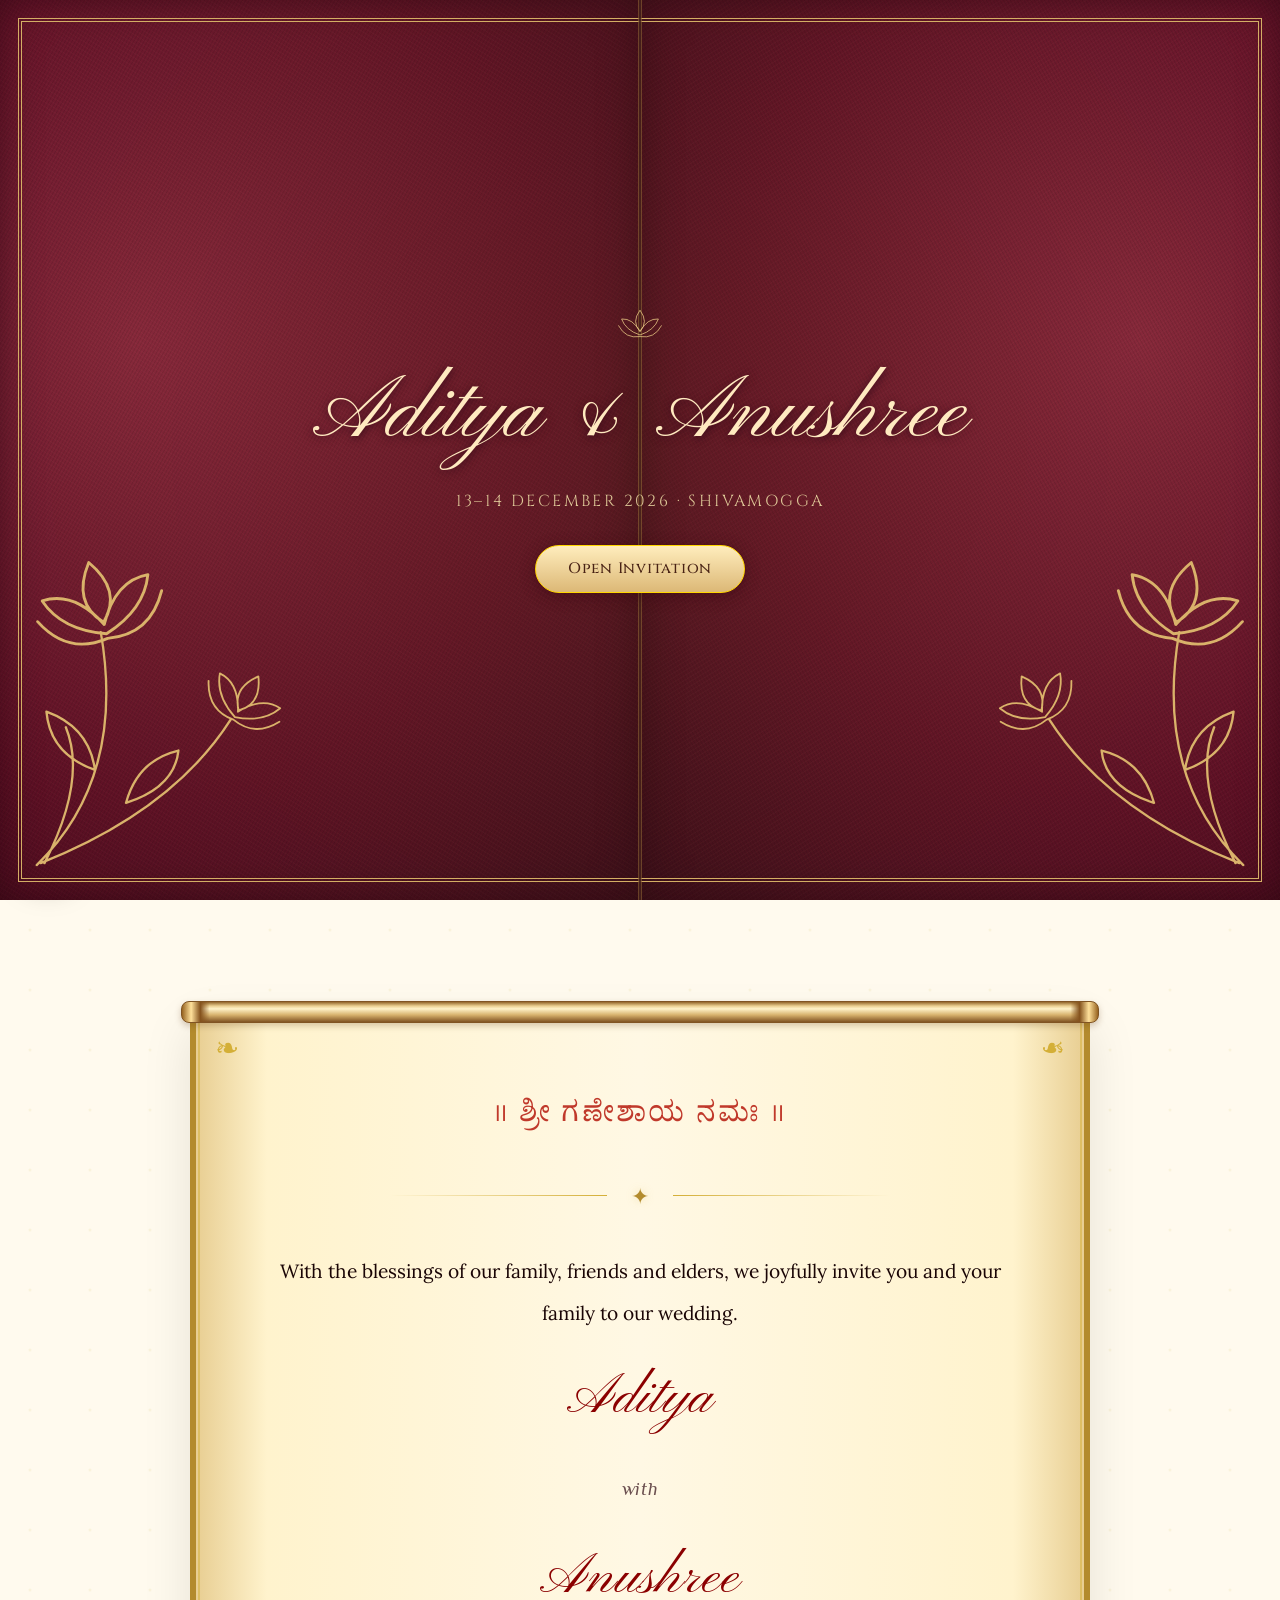
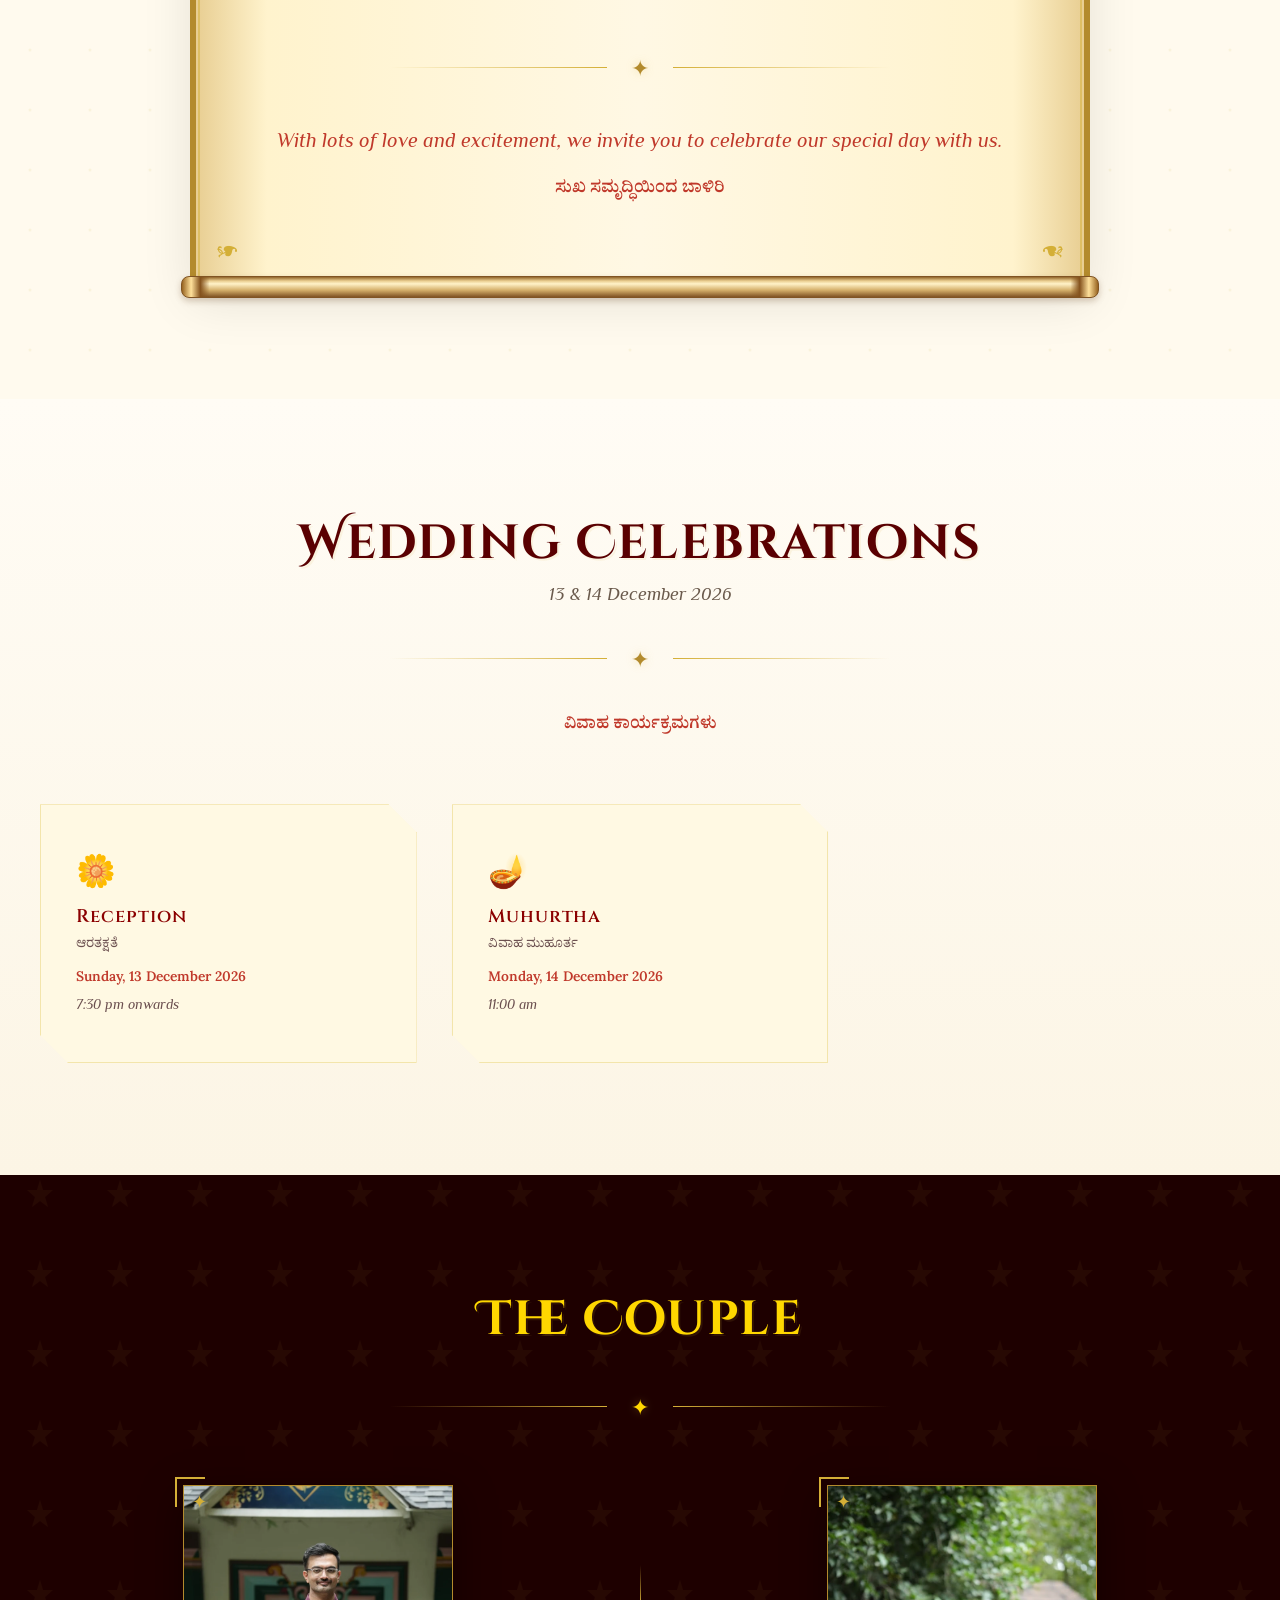
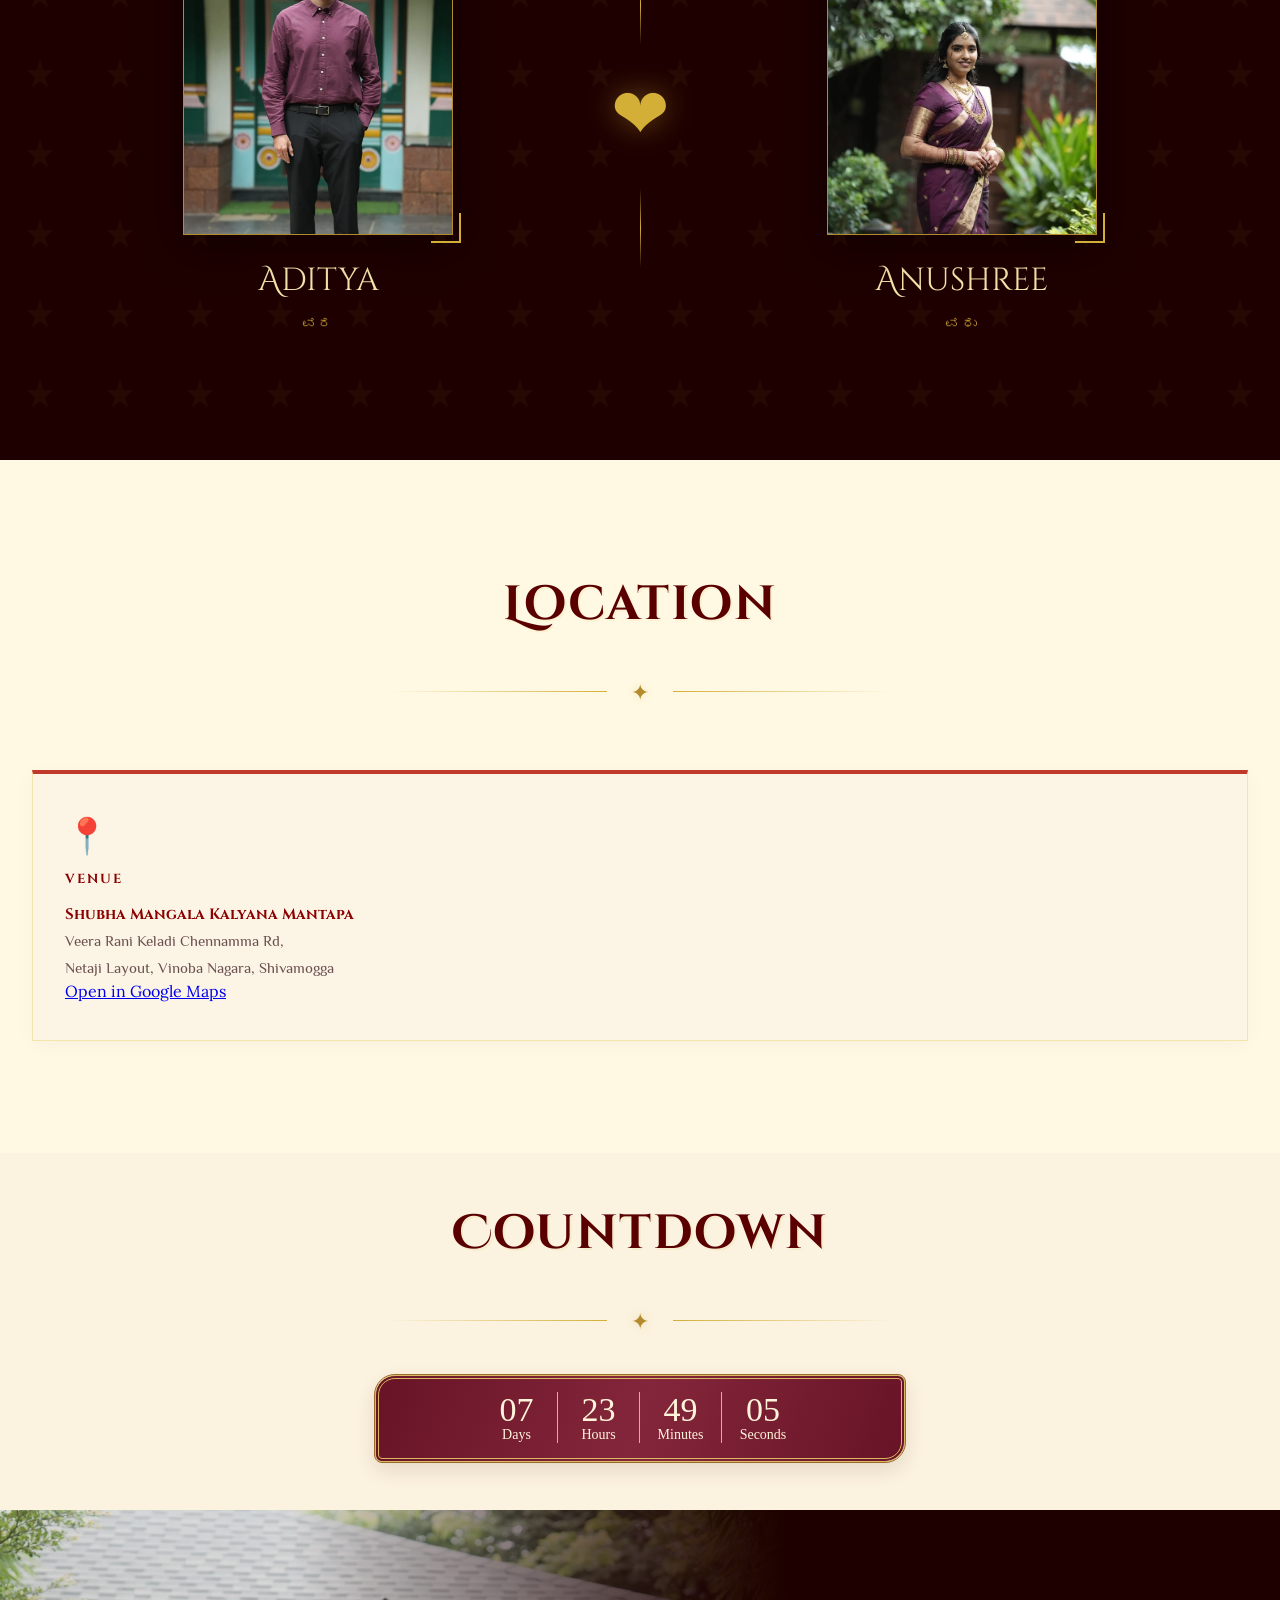
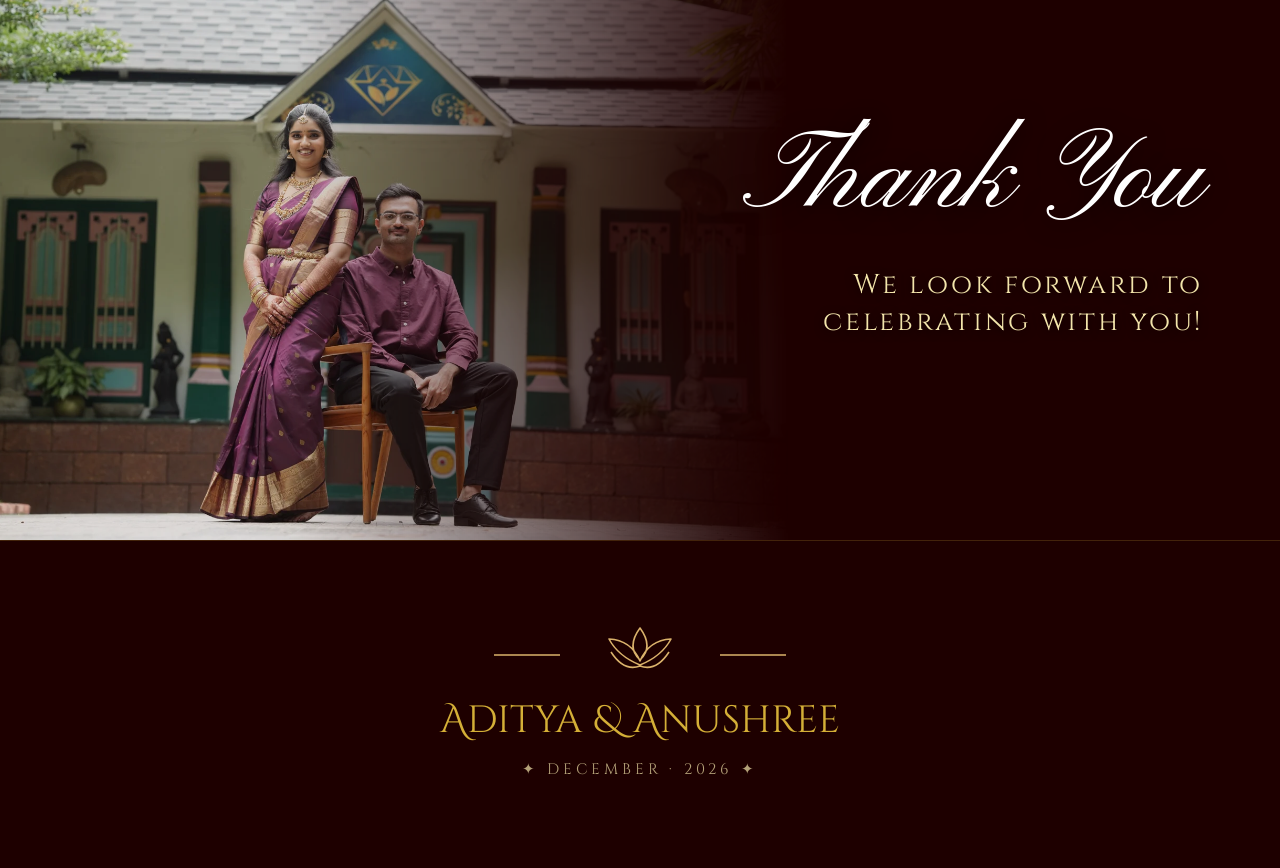
==== commit 58053b61: "Center the heart between the couple portraits" ====
--- a/adi-anu/index.html
+++ b/adi-anu/index.html
@@ -813,8 +813,6 @@
     <div class="couple-center">
       <div class="couple-center-divider"></div>
       <div class="couple-symbol">❤</div>
-      <div style="font-family:'Noto Serif Kannada',serif;color:var(--gold-pale);font-size:0.9rem;text-align:center;line-height:1.8">
-      </div>
       <div class="couple-center-divider"></div>
     </div>
     <div class="person-card reveal-right">
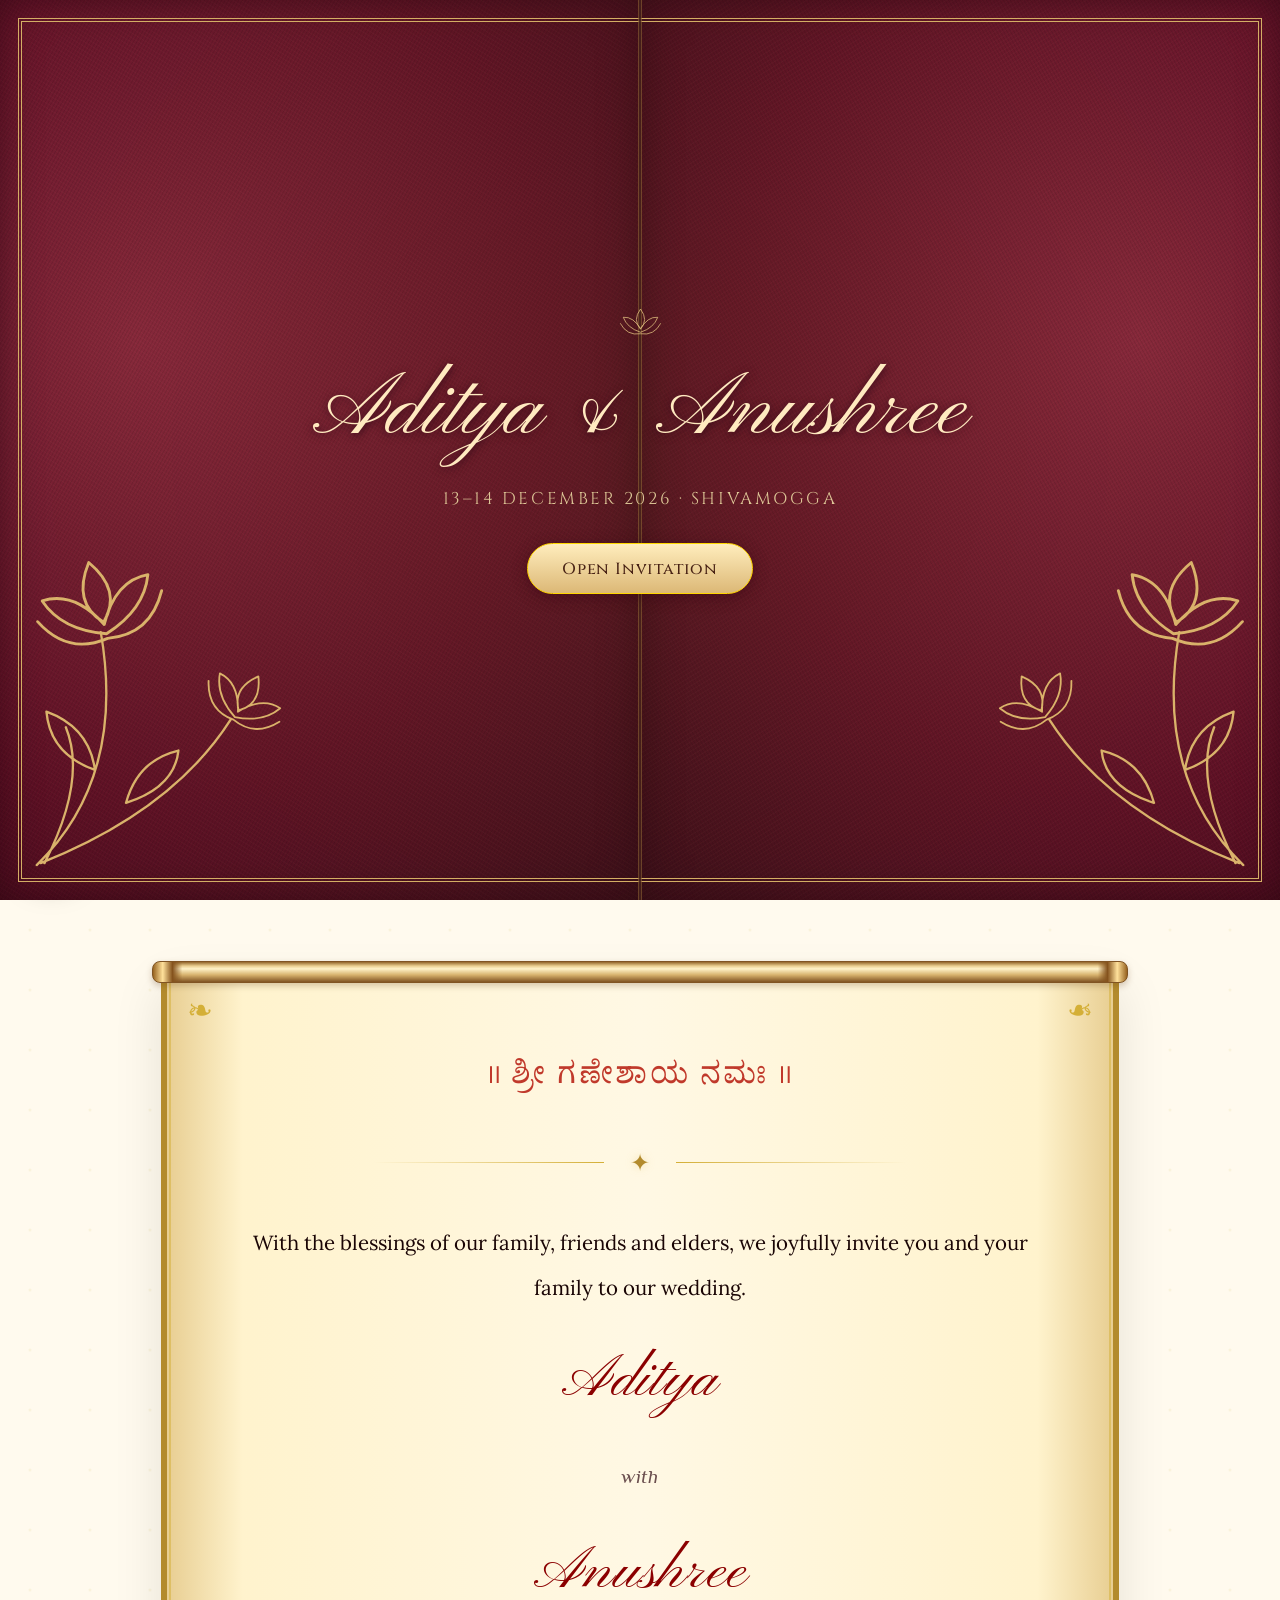
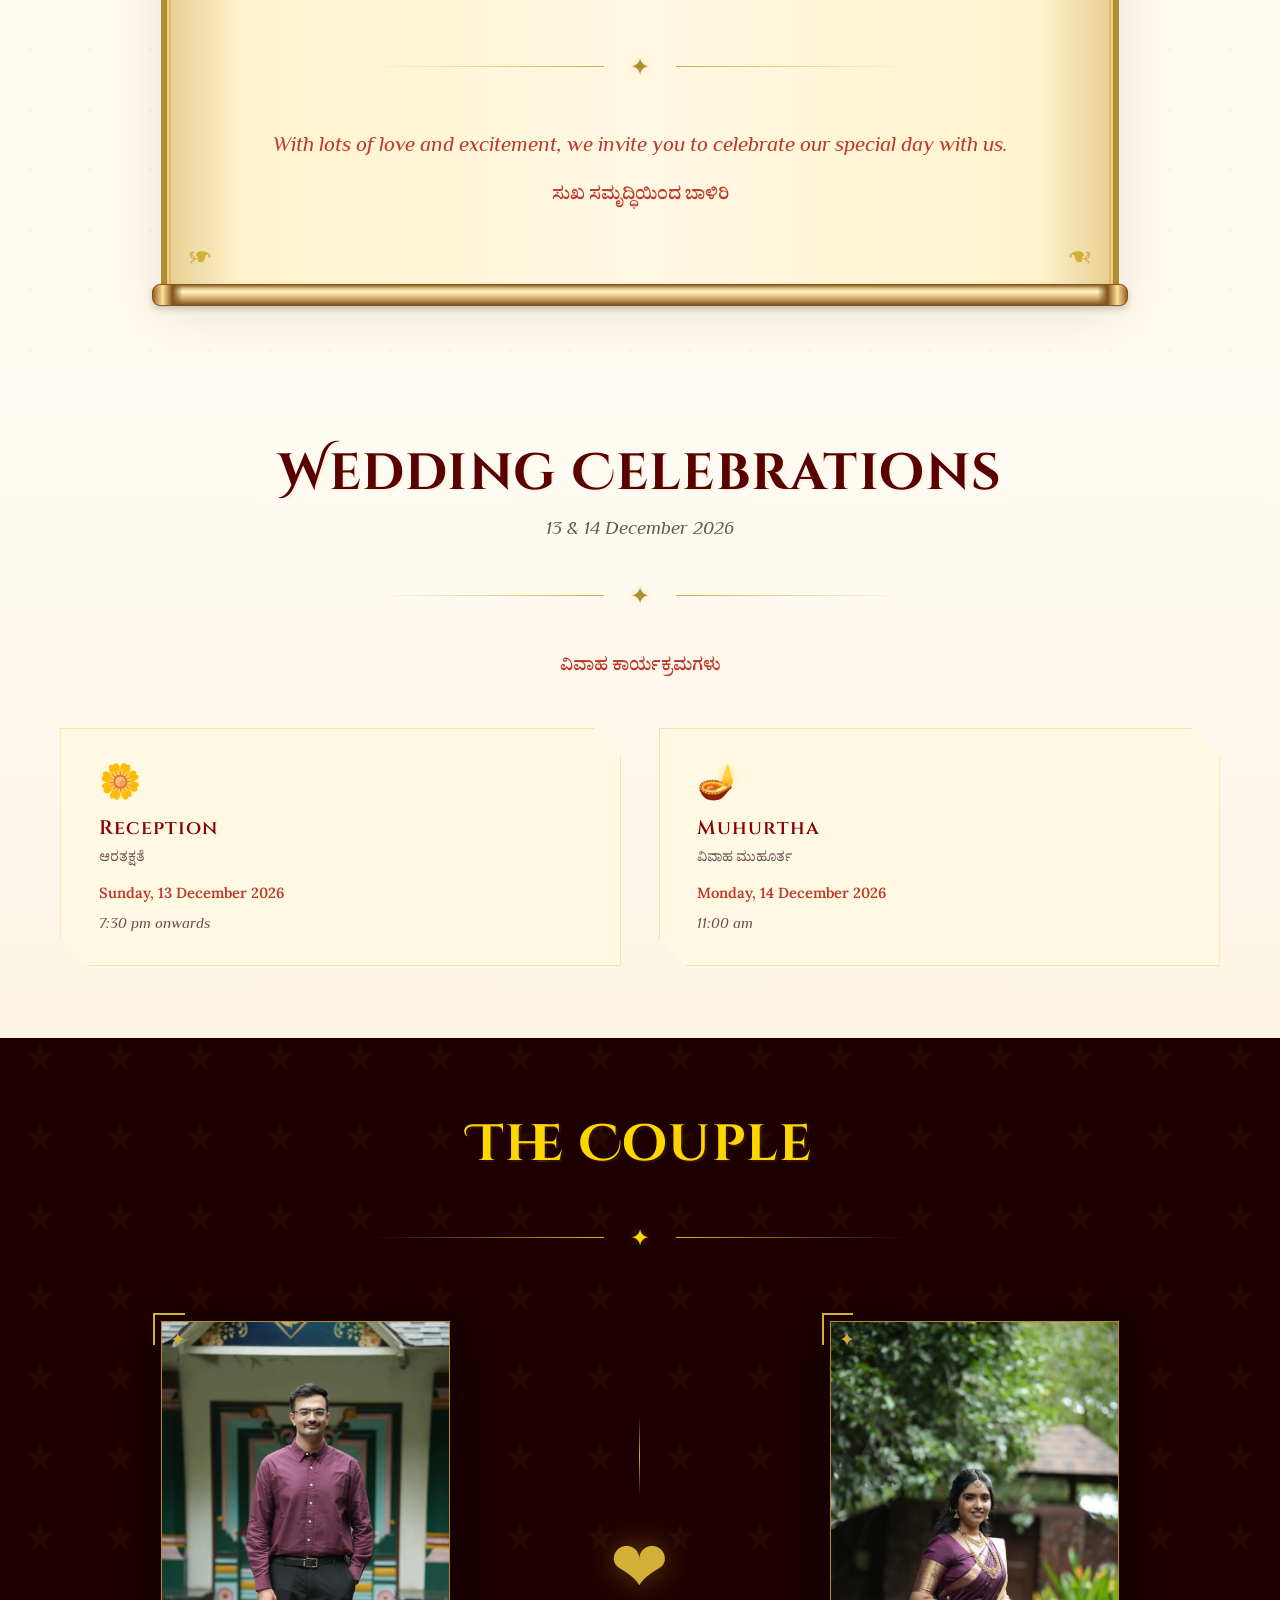
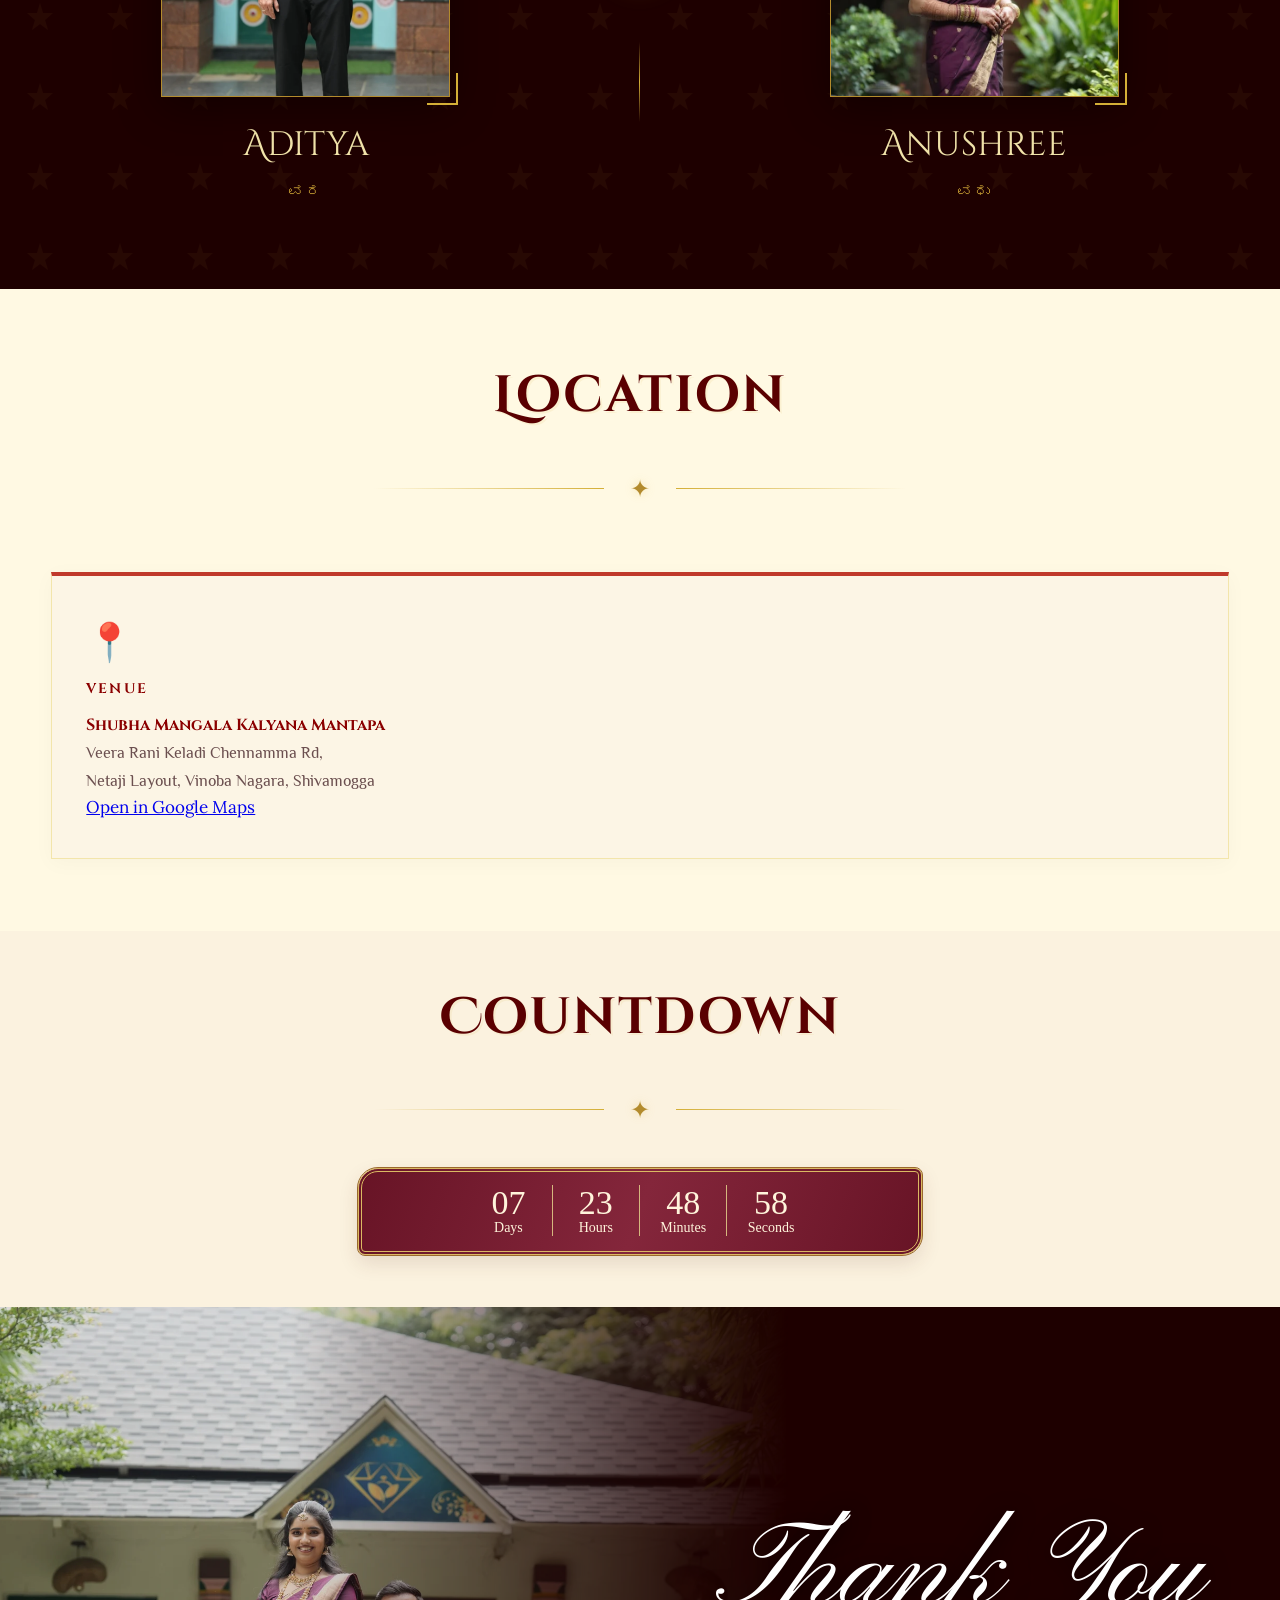
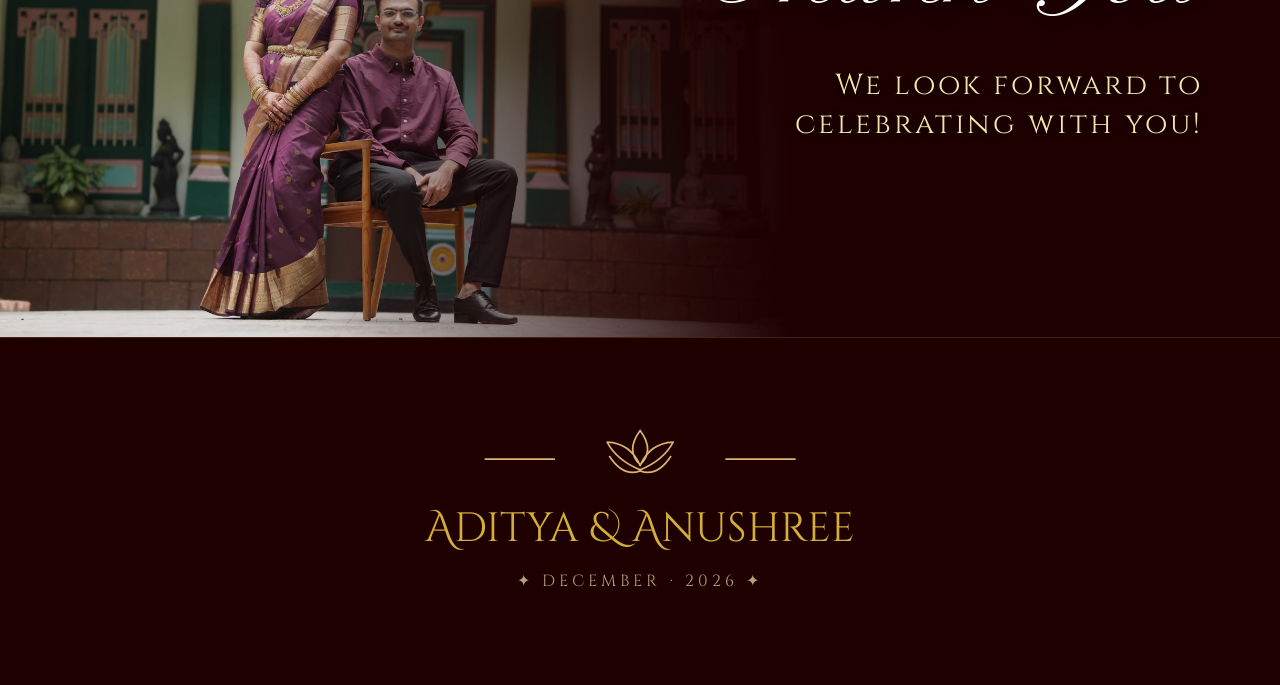
==== commit e72da18d: "Scale invitation typography, photography and ornaments across screen sizes" ====
--- a/adi-anu/index.html
+++ b/adi-anu/index.html
@@ -52,7 +52,7 @@
    RESET & BASE
    ============================================================ */
 *, *::before, *::after { margin: 0; padding: 0; box-sizing: border-box; }
-html { scroll-behavior: smooth; font-size: 16px; overflow-x: hidden; }
+html { scroll-behavior: smooth; font-size: clamp(100%, calc(93.75% + .16vw), 125%); overflow-x: hidden; }
 body {
   background: var(--ivory-warm);
   color: var(--text-ruby);
@@ -78,7 +78,7 @@
    ============================================================ */
 #music-btn {
   position: fixed; bottom: 1.5rem; left: 1.5rem; z-index: 1000;
-  width: 48px; height: 48px; border-radius: 50%;
+  width: clamp(44px, 3rem, 60px); height: clamp(44px, 3rem, 60px); border-radius: 50%;
   background: var(--glass-bg);
   -webkit-backdrop-filter: blur(8px); backdrop-filter: blur(8px);
   border: 1px solid var(--glass-border);
@@ -124,7 +124,7 @@
    ============================================================ */
 .gold-divider {
   display: flex; align-items: center; justify-content: center;
-  gap: 1.5rem; margin: 2.5rem auto; max-width: 500px;
+  gap: 1.5rem; margin: 2.5rem auto; max-width: 31.25rem;
 }
 .gold-divider::before,
 .gold-divider::after {
@@ -277,7 +277,7 @@
   position: absolute;
   inset: 0 0 0 auto;
   height: 100%;
-  width: 57%;
+  width: min(57%, 150vh);
   object-fit: cover;
   object-position: center 56%;
   mask-image: linear-gradient(to right, transparent, #0003 12%, #000b 30%, black 47%);
@@ -303,7 +303,7 @@
 .hero-title {
   margin: 20px 0;
   color: #ffe9b9;
-  font: italic clamp(32px, 6.72vw, 86px)/1.06 Georgia, serif;
+  font: italic clamp(2rem, min(6.72vw, 11vh), 5.375rem)/1.06 Georgia, serif;
 }
 .hero-weds {
   display: flex;
@@ -328,7 +328,7 @@
    ============================================================ */
 #invitation {
   background: #fffaee;
-  padding: 7rem 2rem;
+  padding: clamp(3rem, 8vmin, 7rem) clamp(1rem, 4vw, 4rem);
   position: relative; overflow: clip;
 }
 #invitation::before {
@@ -339,7 +339,7 @@
   pointer-events: none;
 }
 .invite-card {
-  max-width: 900px; margin: 0 auto;
+  max-width: 56.25rem; margin: 0 auto;
   background: var(--gold-pale);
   border: 6px solid var(--gold-antique);
   outline: 2px solid rgba(212,175,55,0.5);
@@ -354,7 +354,7 @@
 /* Both spindles frame the parchment even when motion is disabled. */
 .invitation-scroll {
   position: relative;
-  max-width: 900px;
+  max-width: 56.25rem;
   margin: 0 auto;
 }
 .invitation-scroll .invite-card {
@@ -398,18 +398,18 @@
    ============================================================ */
 #events {
   background: linear-gradient(180deg, var(--section-bg) 0%, var(--parchment) 100%);
-  padding: 7rem 2rem;
+  padding: clamp(3rem, 8vmin, 7rem) clamp(1rem, 4vw, 4rem);
 }
 .events-grid {
   display: grid;
-  grid-template-columns: repeat(auto-fill, minmax(300px, 1fr));
+  grid-template-columns: repeat(auto-fit, minmax(min(100%, 17rem), 1fr));
   gap: 2.2rem;
-  max-width: 1200px; margin: 4rem auto 0;
+  max-width: 68rem; margin: clamp(1.75rem, 5vmin, 4rem) auto 0;
 }
 .event-card {
   background: var(--ivory-warm);
   border: 1px solid var(--gold-pale);
-  padding: 2.8rem 2.2rem;
+  padding: clamp(1.5rem, 3.3vmin, 2.8rem) clamp(1.1rem, 3vw, 2.2rem);
   position: relative;
   transition: all 0.48s cubic-bezier(0.4, 0, 0.2, 1);
   clip-path: polygon(0 0, calc(100% - 28px) 0, 100% 28px, 100% 100%, 28px 100%, 0 calc(100% - 28px));
@@ -446,7 +446,7 @@
    ============================================================ */
 #couple {
   background: var(--deep-ruby);
-  padding: 7rem 2rem; position: relative; overflow: hidden;
+  padding: clamp(3rem, 8vmin, 7rem) clamp(1rem, 4vw, 4rem); position: relative; overflow: hidden;
 }
 #couple::before {
   content: ''; position: absolute; inset: 0;
@@ -456,23 +456,23 @@
 .couple-wrapper {
   display: grid;
   grid-template-columns: 1fr auto 1fr;
-  gap: 4rem; max-width: 1100px;
+  gap: clamp(1rem, 4vw, 4rem); max-width: 69rem;
   margin: 4rem auto 0; align-items: center;
 }
 .photo-frame {
-  width: clamp(190px, 26vw, 270px);
-  height: clamp(240px, 33vw, 350px);
+  width: min(100%, clamp(11rem, 26vw, 17rem));
+  aspect-ratio: 27 / 35; height: auto;
   margin: 0 auto 1.5rem; position: relative;
 }
 .photo-frame::before {
   content: ''; position: absolute;
-  top: -8px; left: -8px; width: 30px; height: 30px;
+  top: -8px; left: -8px; width: 1.875rem; height: 1.875rem;
   border: 2px solid var(--gold-leaf);
   border-right: none; border-bottom: none; z-index: 2;
 }
 .photo-frame::after {
   content: ''; position: absolute;
-  bottom: -8px; right: -8px; width: 30px; height: 30px;
+  bottom: -8px; right: -8px; width: 1.875rem; height: 1.875rem;
   border: 2px solid var(--gold-leaf);
   border-left: none; border-top: none; z-index: 2;
 }
@@ -504,7 +504,7 @@
 /* ============================================================
    6. DETAILS
    ============================================================ */
-#details { background: var(--ivory-warm); padding: 7rem 2rem; }
+#details { background: var(--ivory-warm); padding: clamp(3rem, 8vmin, 7rem) clamp(1rem, 4vw, 4rem); }
 .details-grid {
   display: grid;
   grid-template-columns: repeat(auto-fill, minmax(270px, 1fr));
@@ -535,7 +535,7 @@
   text-align: center;
 }
 .countdown-card {
-  max-width: 530px;
+  max-width: 33.125rem;
   margin: 0 auto;
   padding: 13px clamp(8px, 3vw, 24px) 15px;
   color: #fff4db;
@@ -547,7 +547,7 @@
   box-shadow: 0 8px 20px #5b2d2222;
 }
 .countdown-timer { display: flex; justify-content: center; }
-.time-unit { flex: 0 1 82px; display: flex; flex-direction: column; border-right: 1px solid #d5b77e; }
+.time-unit { flex: 0 1 5.125rem; display: flex; flex-direction: column; border-right: 1px solid #d5b77e; }
 .time-unit:last-child { border: 0; }
 .time-number { font-size: clamp(24px, 3vw, 34px); line-height: 1.05; font-weight: 500; font-variant-numeric: tabular-nums; }
 .time-label { font-size: clamp(12px, 2vw, 14px); }
@@ -613,16 +613,17 @@
   .couple-center-divider { width: 60px; height: 1px; background: linear-gradient(90deg, transparent, var(--gold), transparent); }
   .couple-symbol { font-size: 2.5rem; }
   .person-card.reveal-right { order: 3; }
-  .person-card   { text-align: center; max-width: 400px; margin: 0 auto; }
+  .person-card { width: 100%; }
+  .photo-frame { width: clamp(11rem, 55vw, 16rem); }
 
   .door-welcome-text { font-size: clamp(2.2rem, 9vw, 3.5rem); text-align: center; padding: 0 1.5rem; width: 100%; }
   #open-door-btn { padding: 1rem 2.5rem; font-size: 0.85rem; letter-spacing: 0.2em; margin-top: 3vh; }
-  #music-btn { bottom: 1.2rem; left: 1.2rem; width: 42px; height: 42px; }
+  #music-btn { bottom: 1.2rem; left: 1.2rem; width: 44px; height: 44px; }
 }
 @media (max-width: 400px) {
   .details-grid { grid-template-columns: 1fr; }
 }
-@media (orientation: portrait) and (max-width: 1024px) {
+@media (orientation: portrait) {
   .door-enter-content {
     justify-content: flex-start;
     padding: max(3rem, 8svh) 1rem 1.5rem;
@@ -697,8 +698,20 @@
   text-transform: none; letter-spacing: .05em; animation: none;
   box-shadow: 0 3px 15px #33051077; backdrop-filter: none;
 }
-.gate-seal { width: 48px; color: #e5c482; }
+.gate-seal { width: clamp(2rem, 5vmin, 3.5rem); color: #e5c482; }
 #door-cover.open .gate-seal { opacity: 0; transition: opacity .35s; }
+@media (orientation: landscape) and (max-height: 540px) {
+  #door-cover .door-enter-content { padding: 1rem; gap: .65rem; }
+  #door-cover .door-welcome-text { font-size: clamp(2rem, 12svh, 4rem); }
+  .hero-title { margin: .12em 0; }
+  .hero-weds { margin: .2em 0; }
+  .hero-date { margin-top: .7rem; }
+  .ty-content h2 { font-size: clamp(2.4rem, 12svh, 4rem); }
+}
+@media (min-aspect-ratio: 2/1) {
+  .hero-photo { object-position: center 43%; }
+  .ty-photo { object-position: center 43%; }
+}
 </style>
 </head>
 <body>
@@ -876,7 +889,7 @@
 <!-- =================== 8. FOOTER =================== -->
 <footer id="footer">
   <svg viewBox="-155 -32 310 62" width="310" height="62" aria-hidden="true"
-       style="display:block;width:min(100%,310px);height:auto;margin:0 auto 12px"
+       style="display:block;width:clamp(10rem,40vw,19.375rem);height:auto;margin:0 auto 12px"
        fill="none" stroke="#dab26b" stroke-width="1.6" stroke-linejoin="round">
     <path d="M-146 2 H-80 M80 2 H146"/>
     <path d="M0 12 Q-22 3 -31 -14 Q-9 -13 0 8 Q9 -13 31 -14 Q22 3 0 12Z M0 7 Q-14 -6 0 -25 Q14 -6 0 7Z M-29 -1 Q-16 19 0 13 Q16 19 29 -1"/>
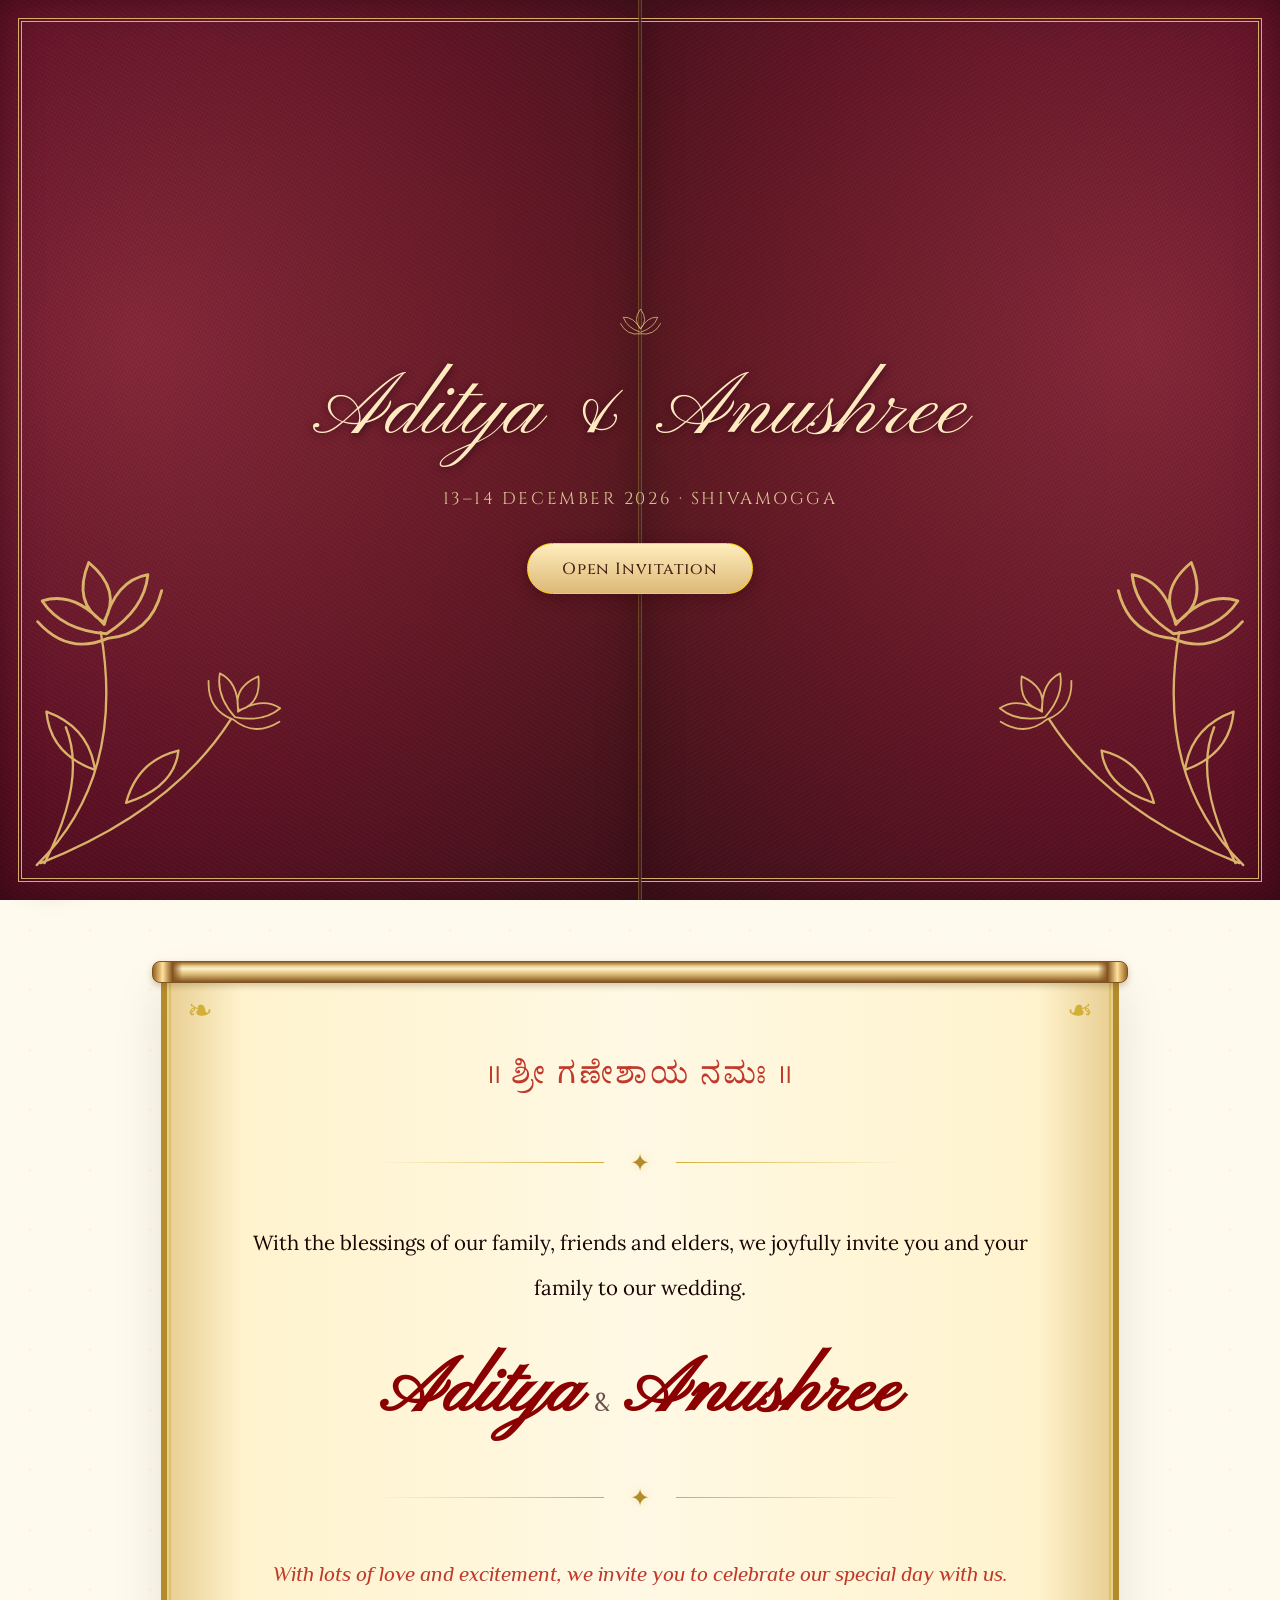
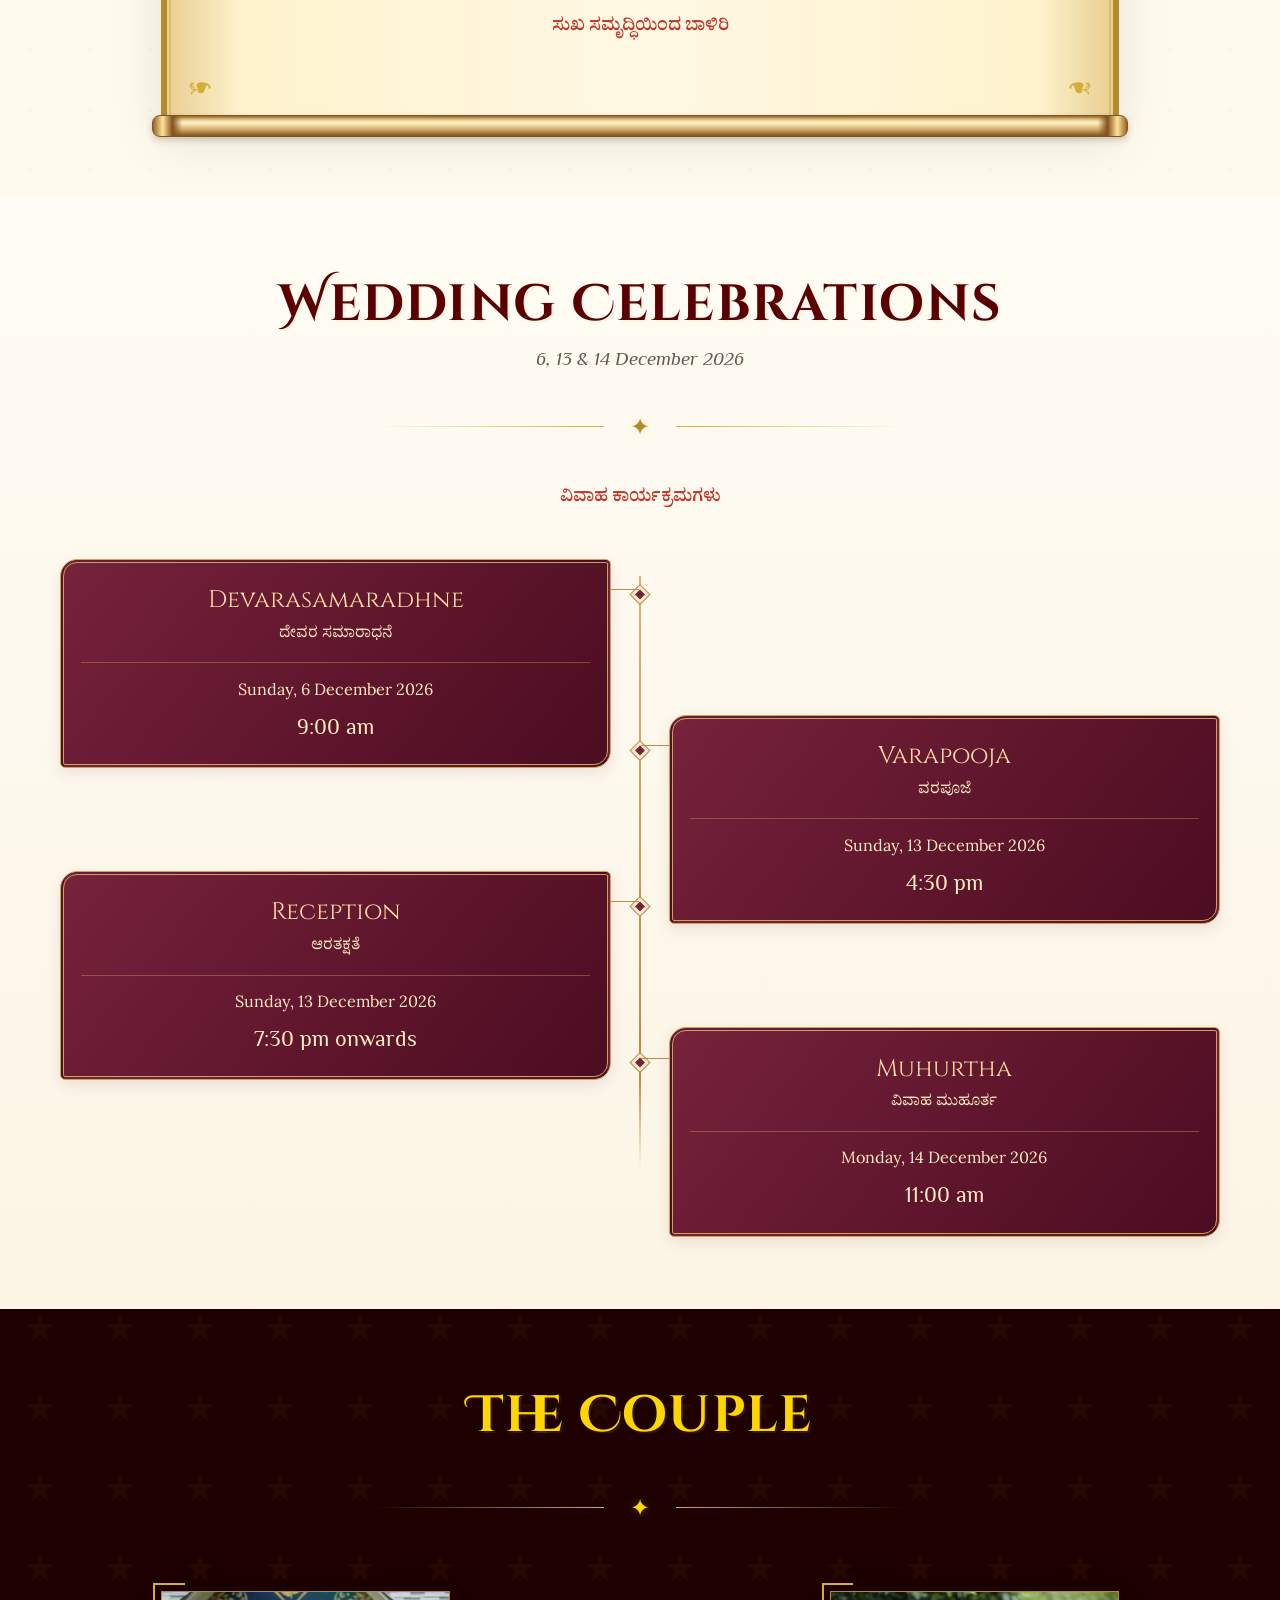
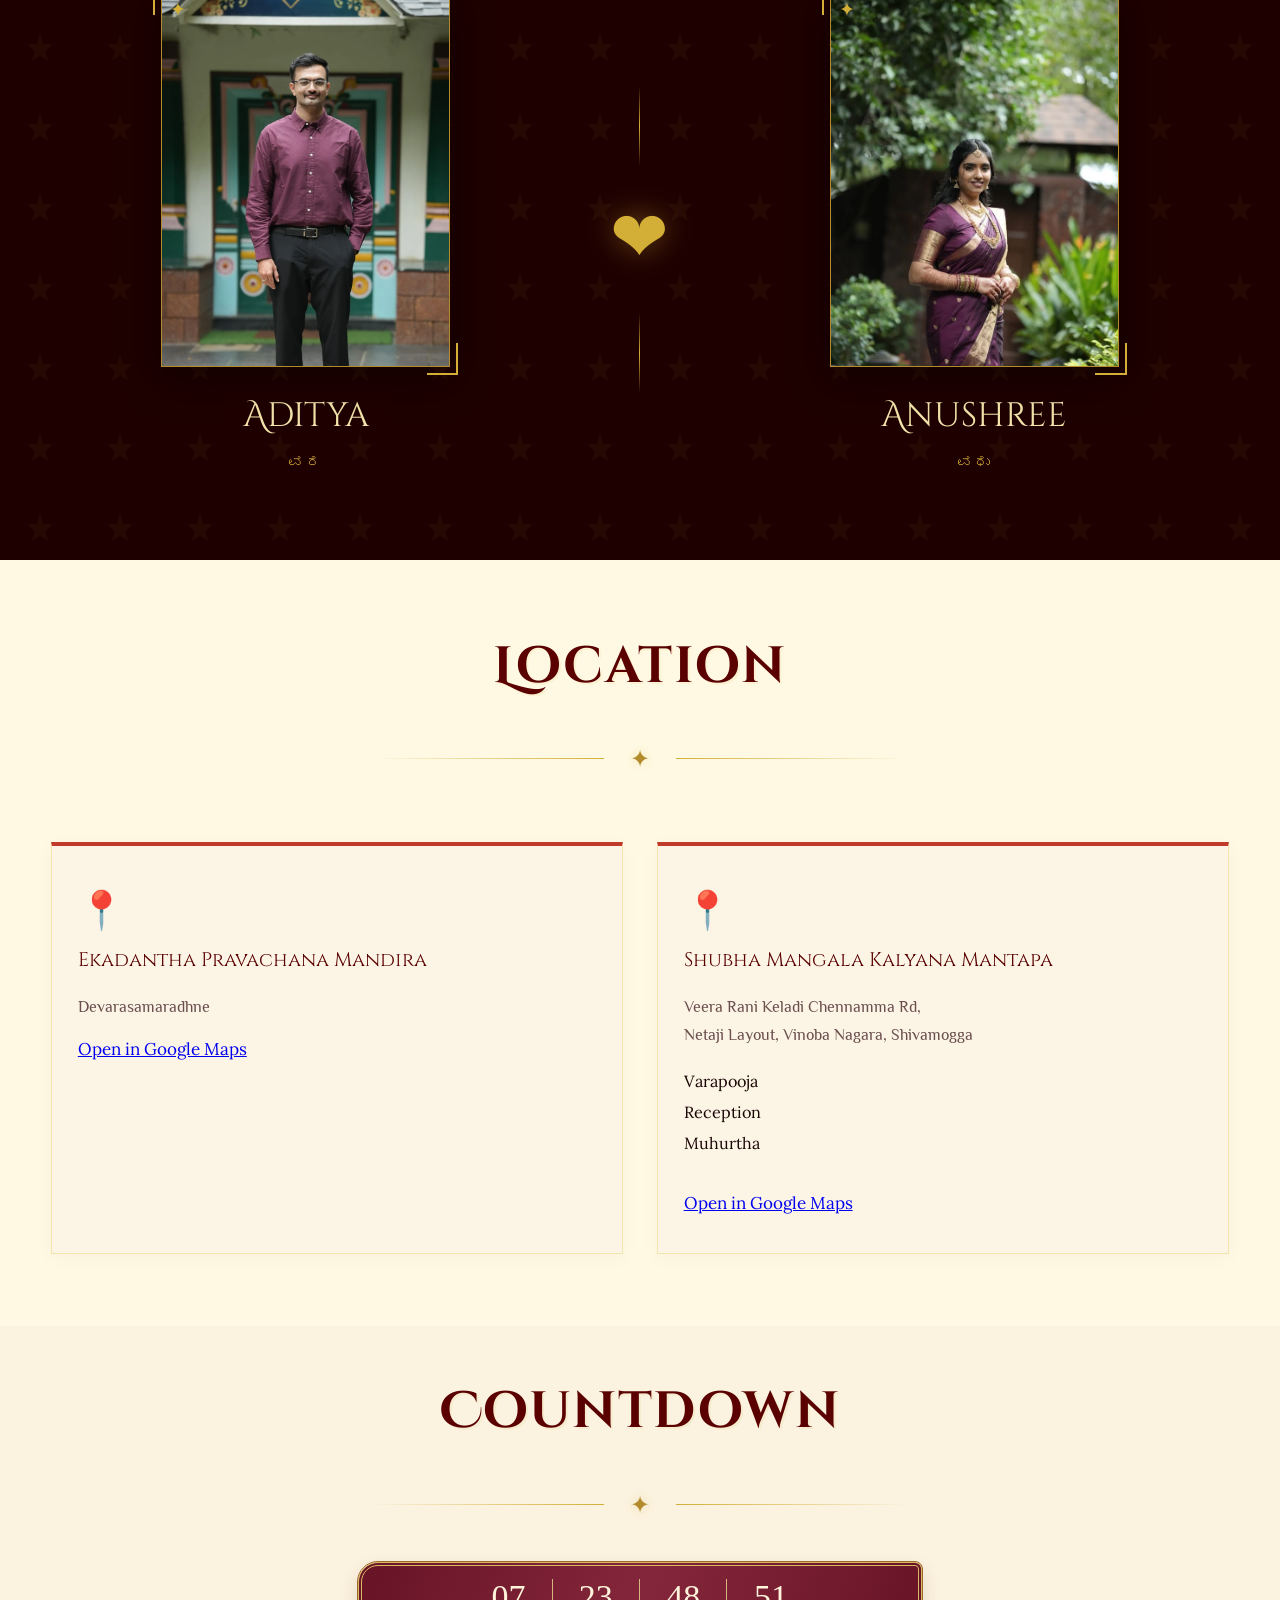
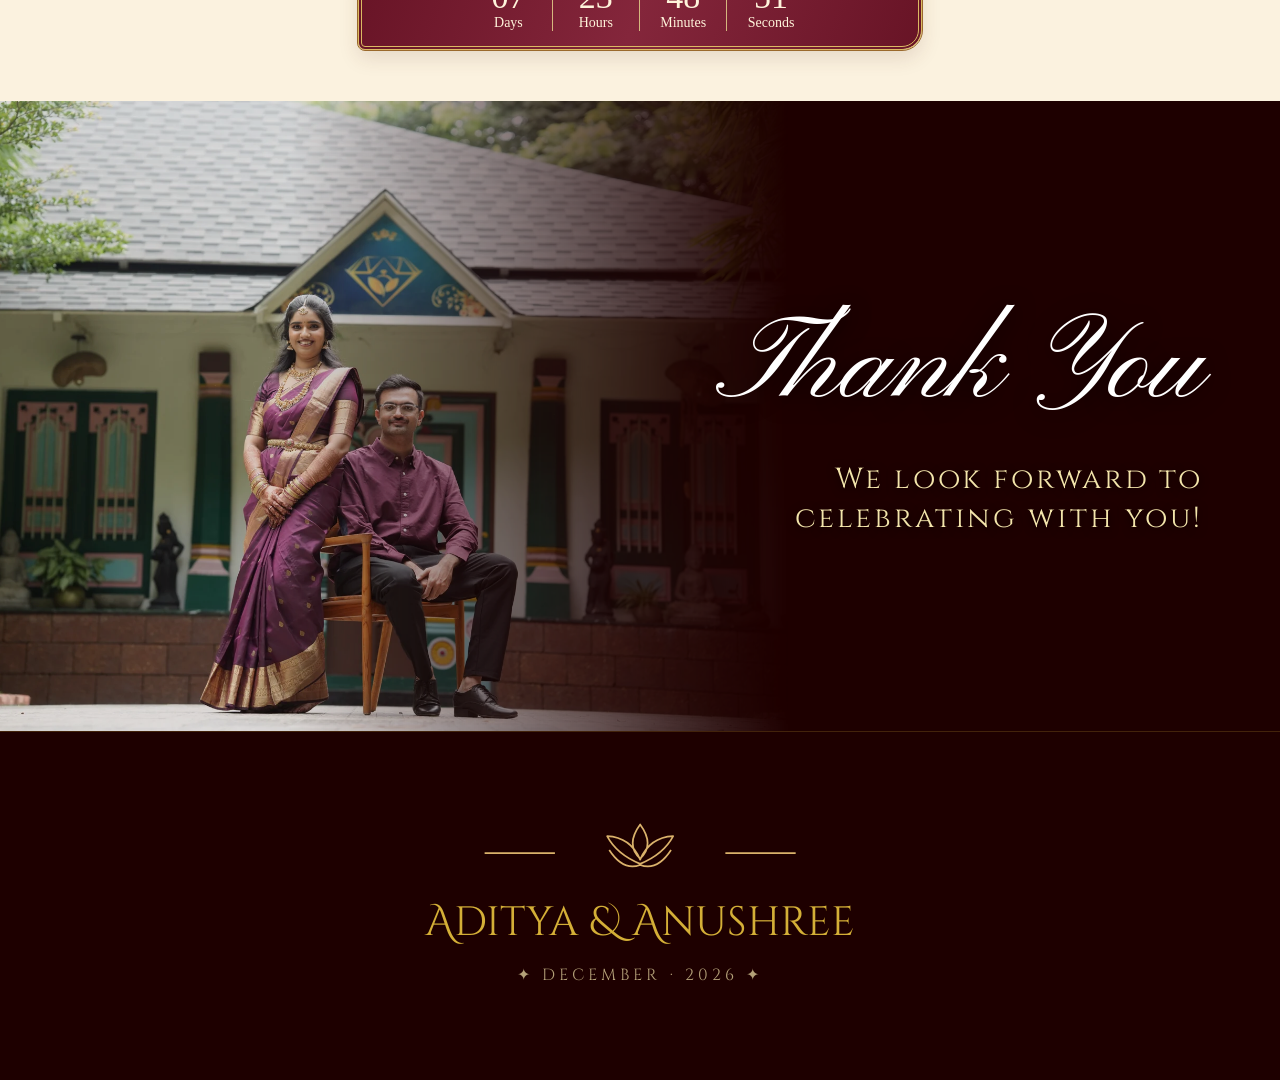
==== commit 7b96abf7: "Add four-event burgundy timeline and separate venue details" ====
--- a/adi-anu/index.html
+++ b/adi-anu/index.html
@@ -390,7 +390,10 @@
 .invite-text { font-family: var(--font-body); font-size: clamp(1rem, 2.2vw, 1.2rem); line-height: 2.2; color: var(--text-ruby); margin-bottom: 2rem; }
 .invite-parents { font-family: var(--font-subheading); font-size: clamp(0.88rem, 1.8vw, 1.05rem); color: var(--royal-red); letter-spacing: 0.04em; line-height: 2.2; margin: 2rem 0; }
 .invite-parents .parent-group { margin: 1rem 0; }
-.invite-couple-name { font-family: var(--font-names); font-size: clamp(2rem, 7.5vw, 3.5rem); color: var(--deep-red); line-height: 1.2; font-weight: 400; word-break: break-word; }
+.invite-couple { display: flex; align-items: baseline; justify-content: center; gap: clamp(0.25rem, 1.5vw, 0.75rem); white-space: nowrap; }
+.invite-couple-name { font-family: var(--font-names); font-size: clamp(2.8rem, 10vw, 4.6rem); color: var(--deep-red); line-height: 1.2; font-weight: 600; word-break: break-word; }
+.invite-couple .invite-couple-name { font-size: clamp(1.8rem, 8vw, 4.6rem); }
+.invite-couple-join { font-family: 'Philosopher', serif; font-size: 1.5rem; color: var(--text-mid); font-weight: 400; line-height: 1; }
 .invite-welcome { font-family: var(--font-accent); font-style: italic; font-size: 1.25rem; color: var(--vermilion); margin-top: 2rem; line-height: 1.8; }
 
 /* ============================================================
@@ -401,45 +404,47 @@
   padding: clamp(3rem, 8vmin, 7rem) clamp(1rem, 4vw, 4rem);
 }
 .events-grid {
-  display: grid;
-  grid-template-columns: repeat(auto-fit, minmax(min(100%, 17rem), 1fr));
-  gap: 2.2rem;
-  max-width: 68rem; margin: clamp(1.75rem, 5vmin, 4rem) auto 0;
+  position: relative;
+  max-width: 68rem;
+  margin: clamp(1.75rem, 5vmin, 4rem) auto 0;
+}
+.events-grid::before {
+  content: ''; position: absolute; left: 50%; top: 1rem; bottom: 4rem;
+  width: 2px; transform: translateX(-50%);
+  background: linear-gradient(#d4b675, #ba8b41 85%, transparent);
+}
+.timeline-event { position: relative; display: flex; }
+.timeline-event + .timeline-event { margin-top: -3.125rem; }
+.timeline-event:nth-child(even) { justify-content: flex-end; }
+.timeline-event::before {
+  content: ''; position: absolute; left: 50%; top: 1.7rem; width: .75rem; height: .75rem;
+  background: #772038; border: 3px solid #f8ebcd; outline: 1px solid #be944c;
+  transform: translateX(-50%) rotate(45deg);
 }
 .event-card {
-  background: var(--ivory-warm);
-  border: 1px solid var(--gold-pale);
-  padding: clamp(1.5rem, 3.3vmin, 2.8rem) clamp(1.1rem, 3vw, 2.2rem);
-  position: relative;
-  transition: all 0.48s cubic-bezier(0.4, 0, 0.2, 1);
-  clip-path: polygon(0 0, calc(100% - 28px) 0, 100% 28px, 100% 100%, 28px 100%, 0 calc(100% - 28px));
-  overflow: hidden;
-  box-shadow: 0 4px 18px rgba(0,0,0,0.03);
-}
-.event-card::after {
-  content: '';
-  position: absolute; bottom: 0; left: 0; width: 100%; height: 4px;
-  background: linear-gradient(90deg, var(--vermilion), var(--gold-leaf));
-  transform: scaleX(0); transform-origin: left;
-  transition: transform 0.48s ease;
-}
-.event-card:hover {
-  transform: translateY(-10px);
-  box-shadow: 0 22px 45px rgba(44,0,0,0.1);
-  background: linear-gradient(145deg, #fff8f0, #fef3e0);
-}
-.event-card:hover::after { transform: scaleX(1); }
-.event-card .card-corner {
-  position: absolute; top: 0; right: 0;
-  width: 0; height: 0;
-  border-style: solid; border-width: 0 24px 24px 0;
-  border-color: transparent var(--gold) transparent transparent; z-index: 2;
-}
-.event-icon       { font-size: 2rem; margin-bottom: 0.8rem; display: block; }
-.event-name       { font-family: var(--font-subheading); font-size: 1.15rem; font-weight: 600; color: var(--deep-red); letter-spacing: 0.05em; margin-bottom: 0.4rem; transition: color 0.35s; }
-.event-name-kannada { font-family: 'Noto Serif Kannada', serif; font-size: 0.82rem; color: var(--text-mid); margin-bottom: 0.7rem; transition: color 0.35s; }
-.event-date       { font-family: var(--font-body); font-size: 0.86rem; font-weight: 600; color: var(--vermilion); margin-bottom: 0.5rem; }
-.event-desc       { font-family: var(--font-accent); font-style: italic; font-size: 0.9rem; color: var(--text-mid); line-height: 1.65; }
+  position: relative; width: calc(50% - 1.7rem); padding: 1.25rem 1rem;
+  text-align: center; background: linear-gradient(130deg, #76223b, #4c0c21);
+  border: 4px double #cba45b; border-radius: 1rem .3rem;
+  box-shadow: 0 5px 15px #5e21351c; color: #ffebc0;
+}
+.event-card::before {
+  content: ''; position: absolute; right: -1.85rem; top: 1.55rem;
+  width: 1.6rem; height: 1px; background: #ba8b41;
+}
+.timeline-event:nth-child(even) .event-card::before { right: auto; left: -1.85rem; }
+.event-name { font: 1.4rem/1.4 var(--font-subheading); color: #ffdda3; overflow-wrap: anywhere; margin-bottom: .3rem; }
+.event-name-kannada { font: .9rem/1.7 'Noto Serif Kannada', serif; margin-bottom: .8rem; }
+.event-date { font: .95rem/1.6 var(--font-body); border-top: 1px solid #cba45b66; padding-top: .8rem; }
+.event-desc { font: 1.3rem/1.5 var(--font-accent); margin-top: .4rem; }
+@media (max-width: 700px) {
+  .events-grid::before { left: .5rem; }
+  .timeline-event, .timeline-event:nth-child(even) { padding-left: 2rem; }
+  .timeline-event + .timeline-event { margin-top: 1.25rem; }
+  .timeline-event::before { left: .5rem; }
+  .event-card { width: 100%; }
+  .event-card::before, .timeline-event:nth-child(even) .event-card::before { left: -1.65rem; right: auto; width: 1.4rem; }
+  .event-name { font-size: 1.2rem; }
+}
 
 /* ============================================================
    4. COUPLE
@@ -507,7 +512,7 @@
 #details { background: var(--ivory-warm); padding: clamp(3rem, 8vmin, 7rem) clamp(1rem, 4vw, 4rem); }
 .details-grid {
   display: grid;
-  grid-template-columns: repeat(auto-fill, minmax(270px, 1fr));
+  grid-template-columns: repeat(2, minmax(0, 1fr));
   gap: 2rem; margin: 4rem auto 0;
 }
 .detail-card:only-child { grid-column: 1 / -1; }
@@ -515,7 +520,7 @@
   background: var(--parchment);
   border: 1px solid var(--gold-pale);
   border-top: 4px solid var(--vermilion);
-  padding: 2.4rem 2rem;
+  padding: clamp(1.25rem, 3vw, 2.4rem) clamp(1rem, 2vw, 2rem);
   transition: all 0.3s ease;
   box-shadow: 0 4px 20px rgba(0,0,0,0.03);
 }
@@ -599,13 +604,11 @@
    RESPONSIVE
    ============================================================ */
 @media (max-width: 768px) {
-  .events-grid  { grid-template-columns: 1fr 1fr; }
   .details-grid { grid-template-columns: 1fr 1fr; }
   .invite-card  { padding: 2.5rem 1.5rem; }
 
 }
 @media (max-width: 600px) {
-  .events-grid  { grid-template-columns: 1fr; }
   .details-grid { grid-template-columns: 1fr; }
   .invite-card  { padding: 2.5rem 1.5rem; }
   .couple-wrapper { grid-template-columns: 1fr; gap: 2rem; }
@@ -712,6 +715,11 @@
   .hero-photo { object-position: center 43%; }
   .ty-photo { object-position: center 43%; }
 }
+.venue-name { overflow-wrap: anywhere; color: var(--royal-red); font: 1.15rem/1.5 var(--font-subheading); margin-bottom: 1rem; }
+.venue-events { list-style: none; margin: 1rem 0; font-size: .95rem; line-height: 1.9; }
+.detail-card address { font-style: normal; }
+.detail-card > a { display: inline-block; margin-top: 1rem; }
+.detail-card { scroll-margin-top: 2rem; }
 </style>
 </head>
 <body>
@@ -764,14 +772,10 @@
         <p class="invite-text">
           With the blessings of our family, friends and elders, we joyfully invite you and your family to our wedding.
         </p>
-        <div class="invite-parents">
-
+        <div class="invite-parents invite-couple">
           <div class="invite-couple-name">Aditya</div>
-          <br>
-          <div style="font-family:'Philosopher',serif;font-style:italic;font-size:1.1rem;color:var(--text-mid)">with</div>
-          <br>
+          <div class="invite-couple-join">&amp;</div>
           <div class="invite-couple-name">Anushree</div>
-
         </div>
         <div class="gold-divider"><span>✦</span></div>
         <p class="invite-welcome">
@@ -786,26 +790,42 @@
 <!-- =================== 3. EVENTS =================== -->
 <section id="events">
   <h2 class="section-title reveal">Wedding Celebrations</h2>
-  <div class="section-subtitle reveal">13 &amp; 14 December 2026</div>
+  <div class="section-subtitle reveal">6, 13 &amp; 14 December 2026</div>
   <div class="gold-divider reveal"><span>✦</span></div>
   <div class="kannada-text reveal">ವಿವಾಹ ಕಾರ್ಯಕ್ರಮಗಳು</div>
   <div class="events-grid">
+    <article class="timeline-event">
     <div class="event-card reveal">
-      <div class="card-corner"></div>
-      <span class="event-icon">🌼</span>
+      <div class="event-name">Devarasamaradhne</div>
+      <div class="event-name-kannada" lang="kn">ದೇವರ ಸಮಾರಾಧನೆ</div>
+      <div class="event-date">Sunday, 6 December 2026</div>
+      <div class="event-desc">9:00 am</div>
+    </div>
+    </article>
+    <article class="timeline-event">
+    <div class="event-card reveal">
+      <div class="event-name">Varapooja</div>
+      <div class="event-name-kannada" lang="kn">ವರಪೂಜೆ</div>
+      <div class="event-date">Sunday, 13 December 2026</div>
+      <div class="event-desc">4:30 pm</div>
+    </div>
+    </article>
+    <article class="timeline-event">
+    <div class="event-card reveal">
       <div class="event-name">Reception</div>
       <div class="event-name-kannada" lang="kn">ಆರತಕ್ಷತೆ</div>
       <div class="event-date">Sunday, 13 December 2026</div>
       <div class="event-desc">7:30 pm onwards</div>
     </div>
+    </article>
+    <article class="timeline-event">
     <div class="event-card reveal">
-      <div class="card-corner"></div>
-      <span class="event-icon">🪔</span>
       <div class="event-name">Muhurtha</div>
       <div class="event-name-kannada" lang="kn">ವಿವಾಹ ಮುಹೂರ್ತ</div>
       <div class="event-date">Monday, 14 December 2026</div>
       <div class="event-desc">11:00 am</div>
     </div>
+    </article>
   </div>
 </section>
 
@@ -853,10 +873,21 @@
   <h2 class="section-title reveal">Location</h2>
   <div class="gold-divider reveal"><span>✦</span></div>
   <div class="details-grid">
-    <div class="detail-card reveal">
-      <span class="detail-icon">📍</span>
-      <div class="detail-title">Venue</div>
-      <div class="detail-text"><strong>Shubha Mangala Kalyana Mantapa</strong><br>Veera Rani Keladi Chennamma Rd,<br>Netaji Layout, Vinoba Nagara, Shivamogga</div>
+    <div class="detail-card reveal" id="ekadantha">
+      <span class="detail-icon" aria-hidden="true">📍</span>
+      <h3 class="venue-name">Ekadantha Pravachana Mandira</h3>
+      <p class="detail-text">Devarasamaradhne</p>
+      <a href="https://maps.app.goo.gl/9bpwRy3g8ydFr7Tf9">Open in Google Maps</a>
+    </div>
+    <div class="detail-card reveal" id="shubhamangala">
+      <span class="detail-icon" aria-hidden="true">📍</span>
+      <h3 class="venue-name">Shubha Mangala Kalyana Mantapa</h3>
+      <address class="detail-text">Veera Rani Keladi Chennamma Rd,<br>Netaji Layout, Vinoba Nagara, Shivamogga</address>
+      <ul class="venue-events">
+        <li>Varapooja</li>
+        <li>Reception</li>
+        <li>Muhurtha</li>
+      </ul>
       <a href="https://www.google.com/maps/search/?api=1&amp;query=WHV5%2BXVG%2C+Shivamogga%2C+Karnataka+577204">Open in Google Maps</a>
     </div>
   </div>
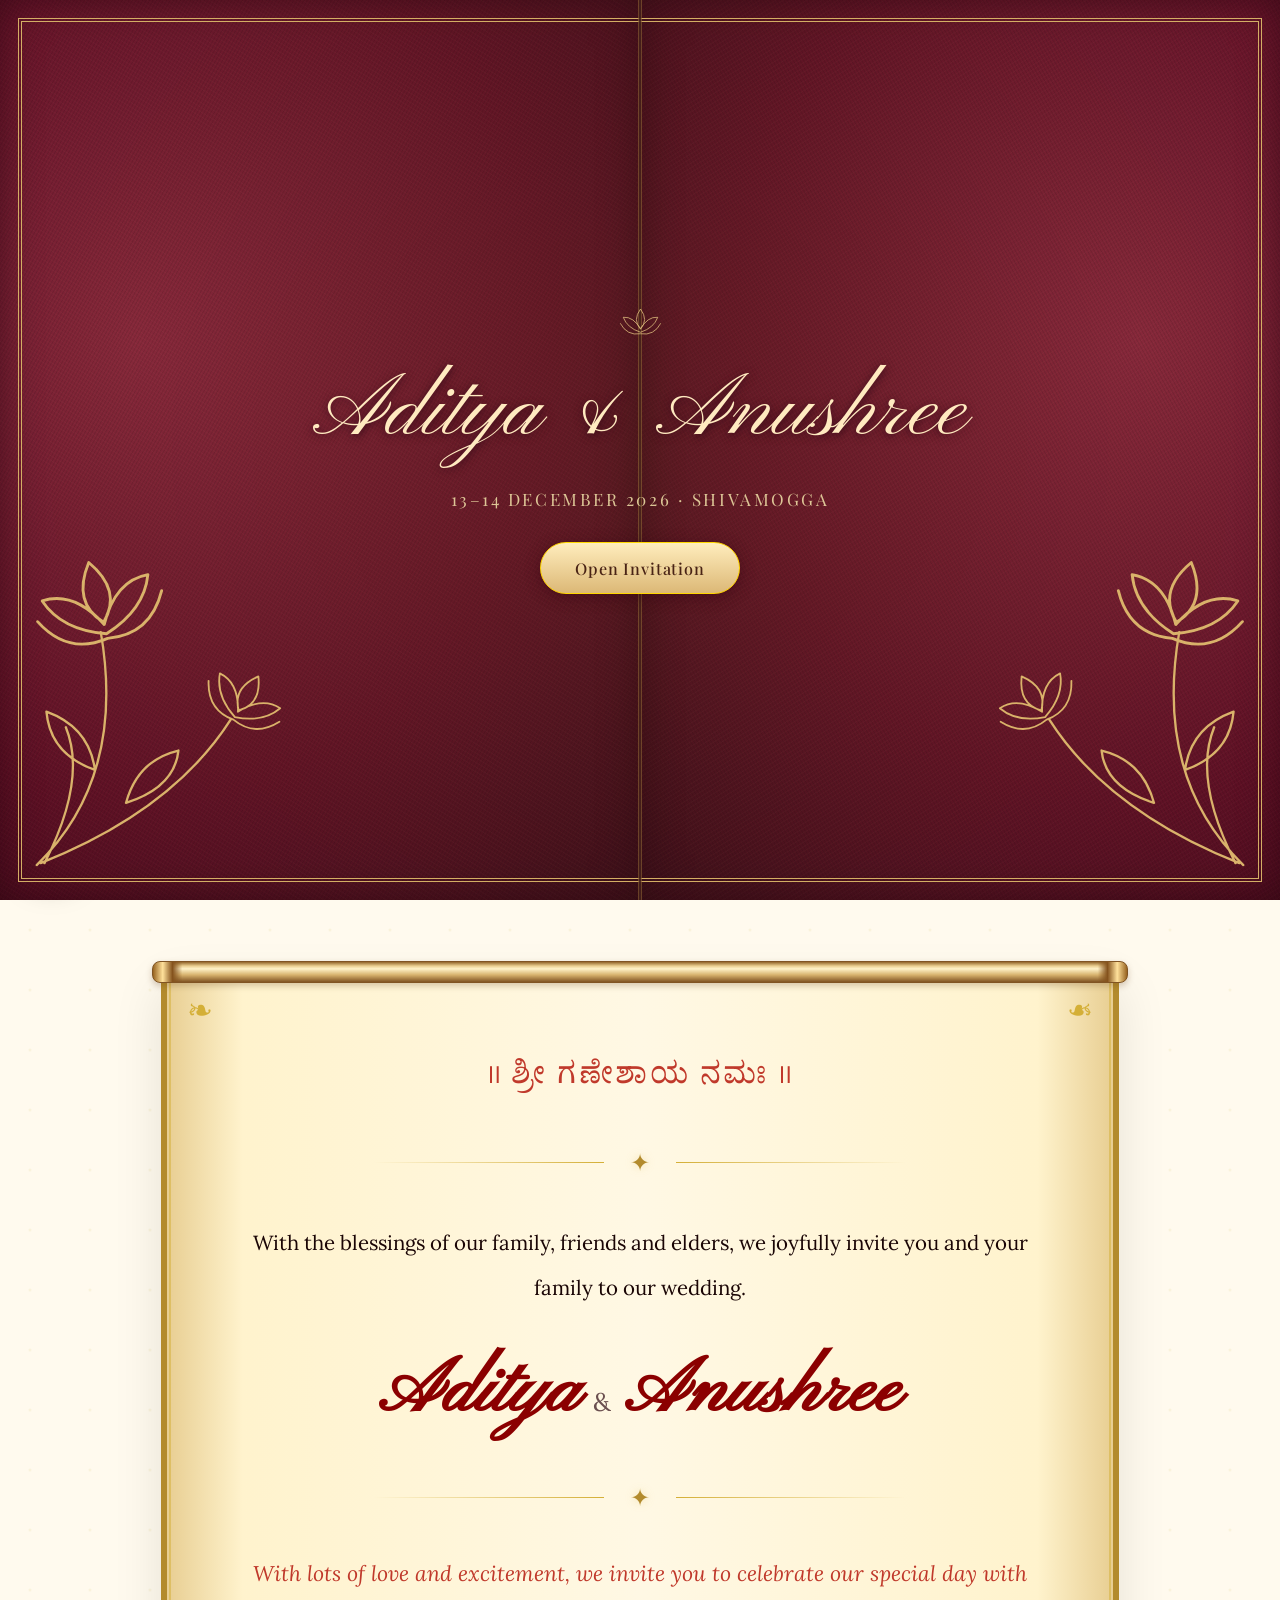
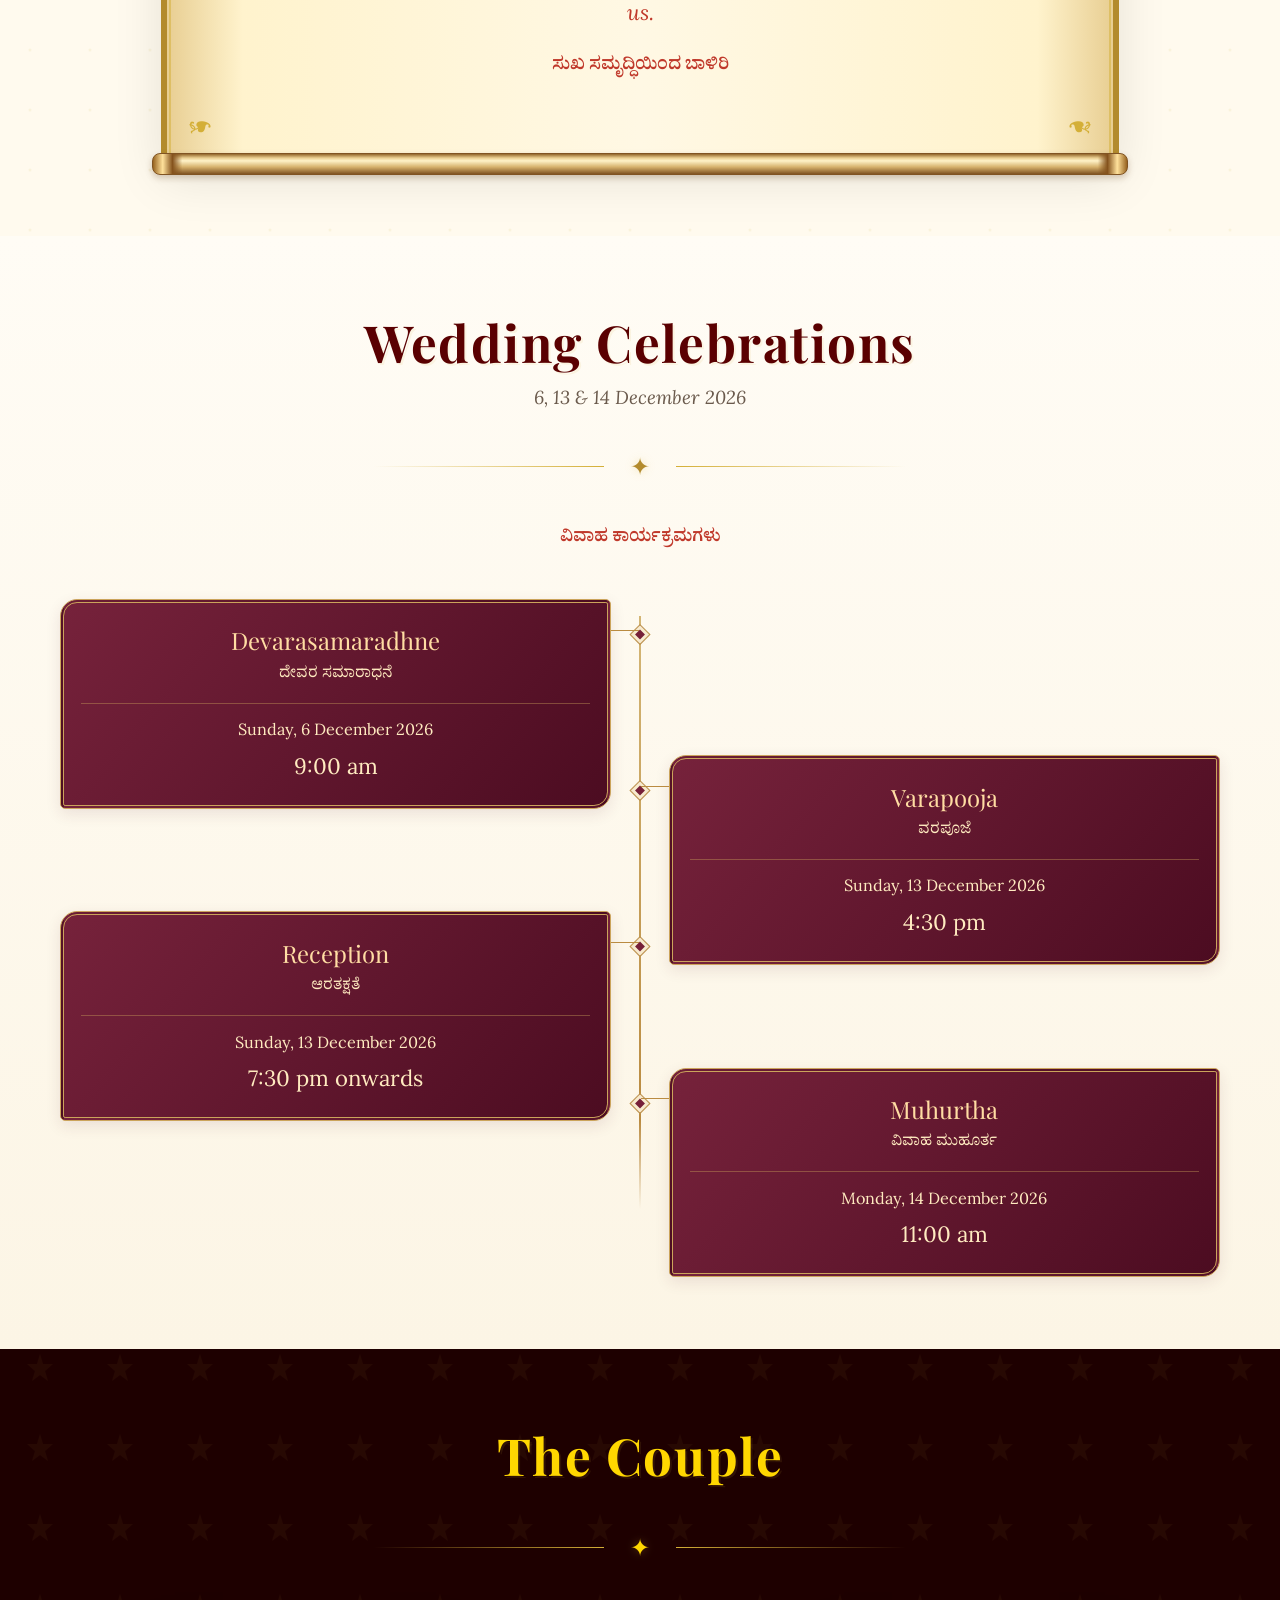
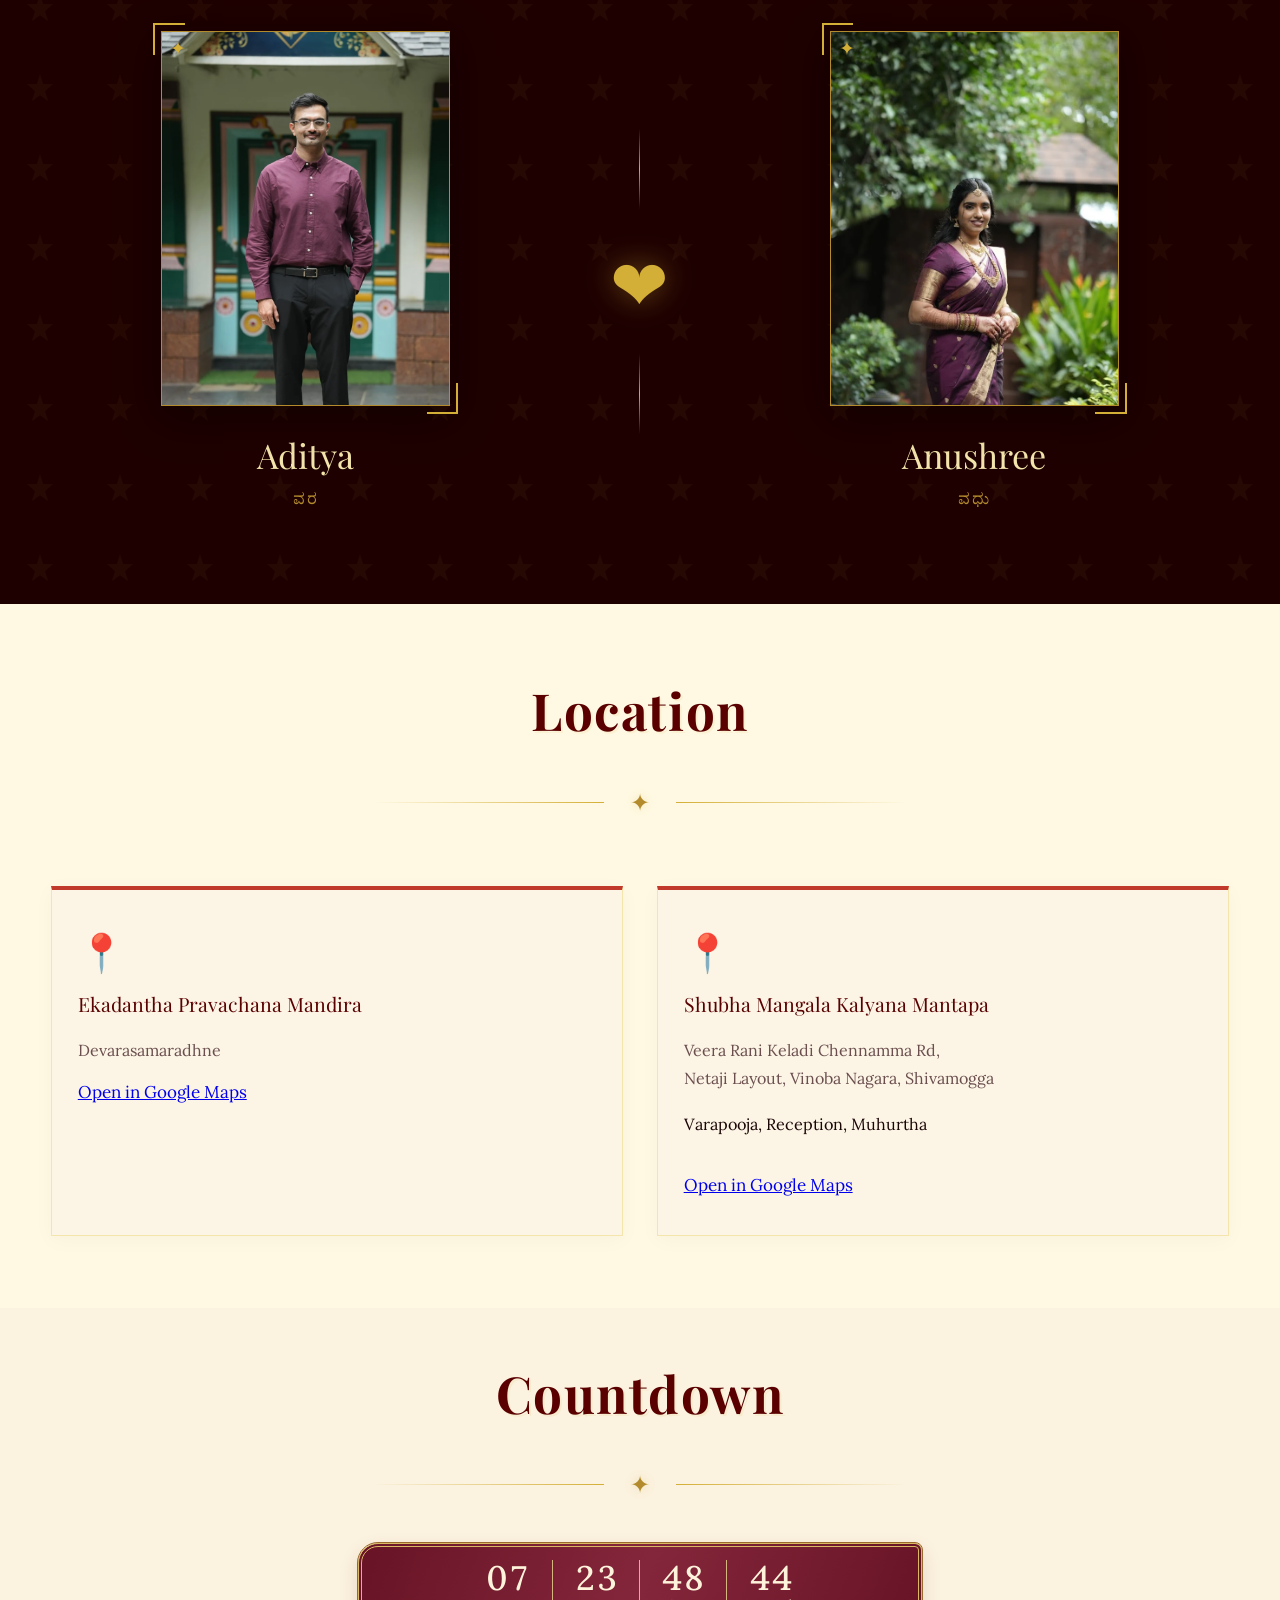
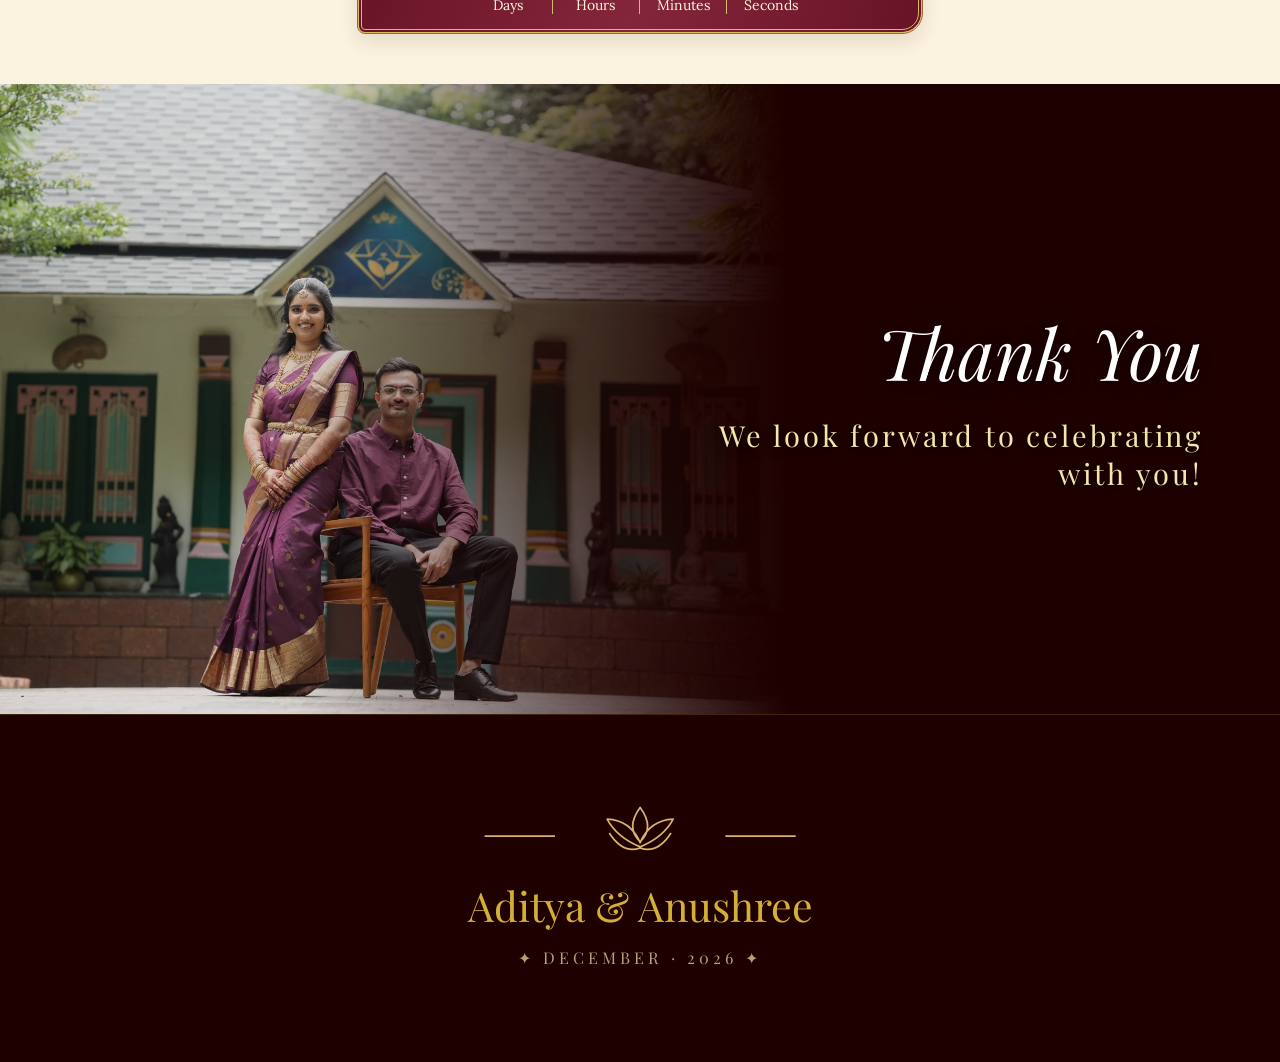
==== commit dcbbf1c6: "Apply Playfair Display and Lora invitation typography" ====
--- a/adi-anu/index.html
+++ b/adi-anu/index.html
@@ -14,7 +14,7 @@
   <meta property="og:type" content="website">
 <link rel="preconnect" href="https://fonts.googleapis.com">
 <link rel="preconnect" href="https://fonts.gstatic.com" crossorigin>
-<link href="https://fonts.googleapis.com/css2?family=Cinzel+Decorative:wght@400;700;900&family=Cinzel:wght@400;500;600;700&family=Philosopher:ital,wght@0,400;0,700;1,400;1,700&family=Lora:ital,wght@0,400;0,500;0,600;1,400;1,500&family=Noto+Serif+Kannada:wght@400;600;700&family=Great+Vibes&family=Pinyon+Script&display=swap" rel="stylesheet">
+<link href="https://fonts.googleapis.com/css2?family=Playfair+Display:ital,wght@0,400;0,500;0,600;0,700;1,400;1,500&amp;family=Lora:ital,wght@0,400;0,500;0,600;1,400;1,500&amp;family=Noto+Serif+Kannada:wght@400;600;700&amp;family=Pinyon+Script&amp;display=swap" rel="stylesheet">
 <style>
 /* ============================================================
    CSS VARIABLES
@@ -41,10 +41,10 @@
   --shadow-ruby:  rgba(44,0,0,0.5);
   --section-bg:   #fffcf5;
 
-  --font-heading:    'Cinzel Decorative', cursive;
-  --font-subheading: 'Cinzel', serif;
+  --font-heading:    'Playfair Display', serif;
+  --font-subheading: 'Playfair Display', serif;
   --font-body:       'Lora', serif;
-  --font-accent:     'Philosopher', serif;
+  --font-accent:     'Lora', serif;
   --font-names:      'Pinyon Script', cursive;
 }
 
@@ -269,7 +269,7 @@
   height: 100dvh;
   overflow: hidden;
   color: #ffe8ac;
-  font-family: Georgia, serif;
+  font-family: var(--font-body);
   background: radial-gradient(ellipse at 27% 47%, #752832, #360912 62%, #240609);
 }
 .hero-photo {
@@ -303,7 +303,7 @@
 .hero-title {
   margin: 20px 0;
   color: #ffe9b9;
-  font: italic clamp(2rem, min(6.72vw, 11vh), 5.375rem)/1.06 Georgia, serif;
+  font: italic clamp(2rem, min(6.72vw, 11vh), 5.375rem)/1.15 var(--font-names);
 }
 .hero-weds {
   display: flex;
@@ -312,7 +312,7 @@
   gap: .58em;
   margin: .77em 0;
   color: #e0bd7b;
-  font: italic clamp(16px, 2.1vw, 26px) Georgia, serif;
+  font: italic clamp(16px, 2.1vw, 26px) var(--font-body);
 }
 .hero-weds::before, .hero-weds::after {
   content: '';
@@ -393,7 +393,7 @@
 .invite-couple { display: flex; align-items: baseline; justify-content: center; gap: clamp(0.25rem, 1.5vw, 0.75rem); white-space: nowrap; }
 .invite-couple-name { font-family: var(--font-names); font-size: clamp(2.8rem, 10vw, 4.6rem); color: var(--deep-red); line-height: 1.2; font-weight: 600; word-break: break-word; }
 .invite-couple .invite-couple-name { font-size: clamp(1.8rem, 8vw, 4.6rem); }
-.invite-couple-join { font-family: 'Philosopher', serif; font-size: 1.5rem; color: var(--text-mid); font-weight: 400; line-height: 1; }
+.invite-couple-join { font-family: 'Lora', serif; font-size: 1.5rem; color: var(--text-mid); font-weight: 400; line-height: 1; }
 .invite-welcome { font-family: var(--font-accent); font-style: italic; font-size: 1.25rem; color: var(--vermilion); margin-top: 2rem; line-height: 1.8; }
 
 /* ============================================================
@@ -499,7 +499,7 @@
 
 .person-card { text-align: center; }
 .person-name   { font-family: var(--font-heading); font-size: clamp(1.3rem, 3.5vw, 2rem); color: var(--gold-pale); margin-bottom: 0.7rem; }
-.person-family { font-family: var(--font-body); font-size: 0.92rem; color: var(--gold-antique); margin-bottom: 1rem; letter-spacing: 0.1em; }
+.person-family { font-family: 'Noto Serif Kannada', serif; font-size: 0.92rem; color: var(--gold-antique); margin-bottom: 1rem; letter-spacing: 0.1em; }
 .person-quote  { font-family: var(--font-accent); font-style: italic; font-size: 1rem; color: var(--ivory-warm); line-height: 1.8; opacity: 0.85; }
 
 .couple-center { display: flex; flex-direction: column; align-items: center; gap: 1.5rem; }
@@ -544,7 +544,7 @@
   margin: 0 auto;
   padding: 13px clamp(8px, 3vw, 24px) 15px;
   color: #fff4db;
-  font-family: Georgia, serif;
+  font-family: var(--font-body);
   background: linear-gradient(110deg, #681426, #84263b, #681426);
   border: 4px double #dbb963;
   outline: 1px solid #9a692c;
@@ -577,7 +577,7 @@
   position: relative; width: 46%; text-align: right;
   padding: 1rem clamp(1.1rem, 6vw, 6rem) 1rem 0;
 }
-.ty-content h2 { font-family: var(--font-names); font-size: clamp(3.8rem, 10vw, 7rem); color: #fff; text-shadow: 0 4px 22px rgba(0,0,0,0.65); margin-bottom: 1rem; font-weight: 400; }
+.ty-content h2 { font-family: var(--font-heading); font-style: italic; font-size: clamp(2.1rem, 5.5vw, 5rem); color: #fff; text-shadow: 0 4px 22px rgba(0,0,0,0.65); margin-bottom: 1rem; font-weight: 400; }
 .ty-content p  { font-family: var(--font-subheading); font-size: clamp(0.9rem, 2.5vw, 1.7rem); color: var(--gold-pale); letter-spacing: 0.1em; text-shadow: 0 2px 10px rgba(0,0,0,0.8); }
 
 /* ============================================================
@@ -664,7 +664,7 @@
   }
   #invitation, #events, #couple, #details, #countdown { padding: 3rem 1rem; }
   .events-grid, .details-grid, .couple-wrapper { margin-top: 1.75rem; }
-  .ty-content h2 { font-size: clamp(2.35rem, 9vw, 5rem); }
+  .ty-content h2 { font-size: clamp(1.7rem, 6vw, 3.5rem); }
   .ty-photo { object-position: 60% center; width: 65%; transform: translateX(-9%); }
   #thank-you-parallax { height: clamp(20rem, 78vw, 32rem); }
 }
@@ -884,9 +884,7 @@
       <h3 class="venue-name">Shubha Mangala Kalyana Mantapa</h3>
       <address class="detail-text">Veera Rani Keladi Chennamma Rd,<br>Netaji Layout, Vinoba Nagara, Shivamogga</address>
       <ul class="venue-events">
-        <li>Varapooja</li>
-        <li>Reception</li>
-        <li>Muhurtha</li>
+        <li>Varapooja, Reception, Muhurtha</li>
       </ul>
       <a href="https://www.google.com/maps/search/?api=1&amp;query=WHV5%2BXVG%2C+Shivamogga%2C+Karnataka+577204">Open in Google Maps</a>
     </div>
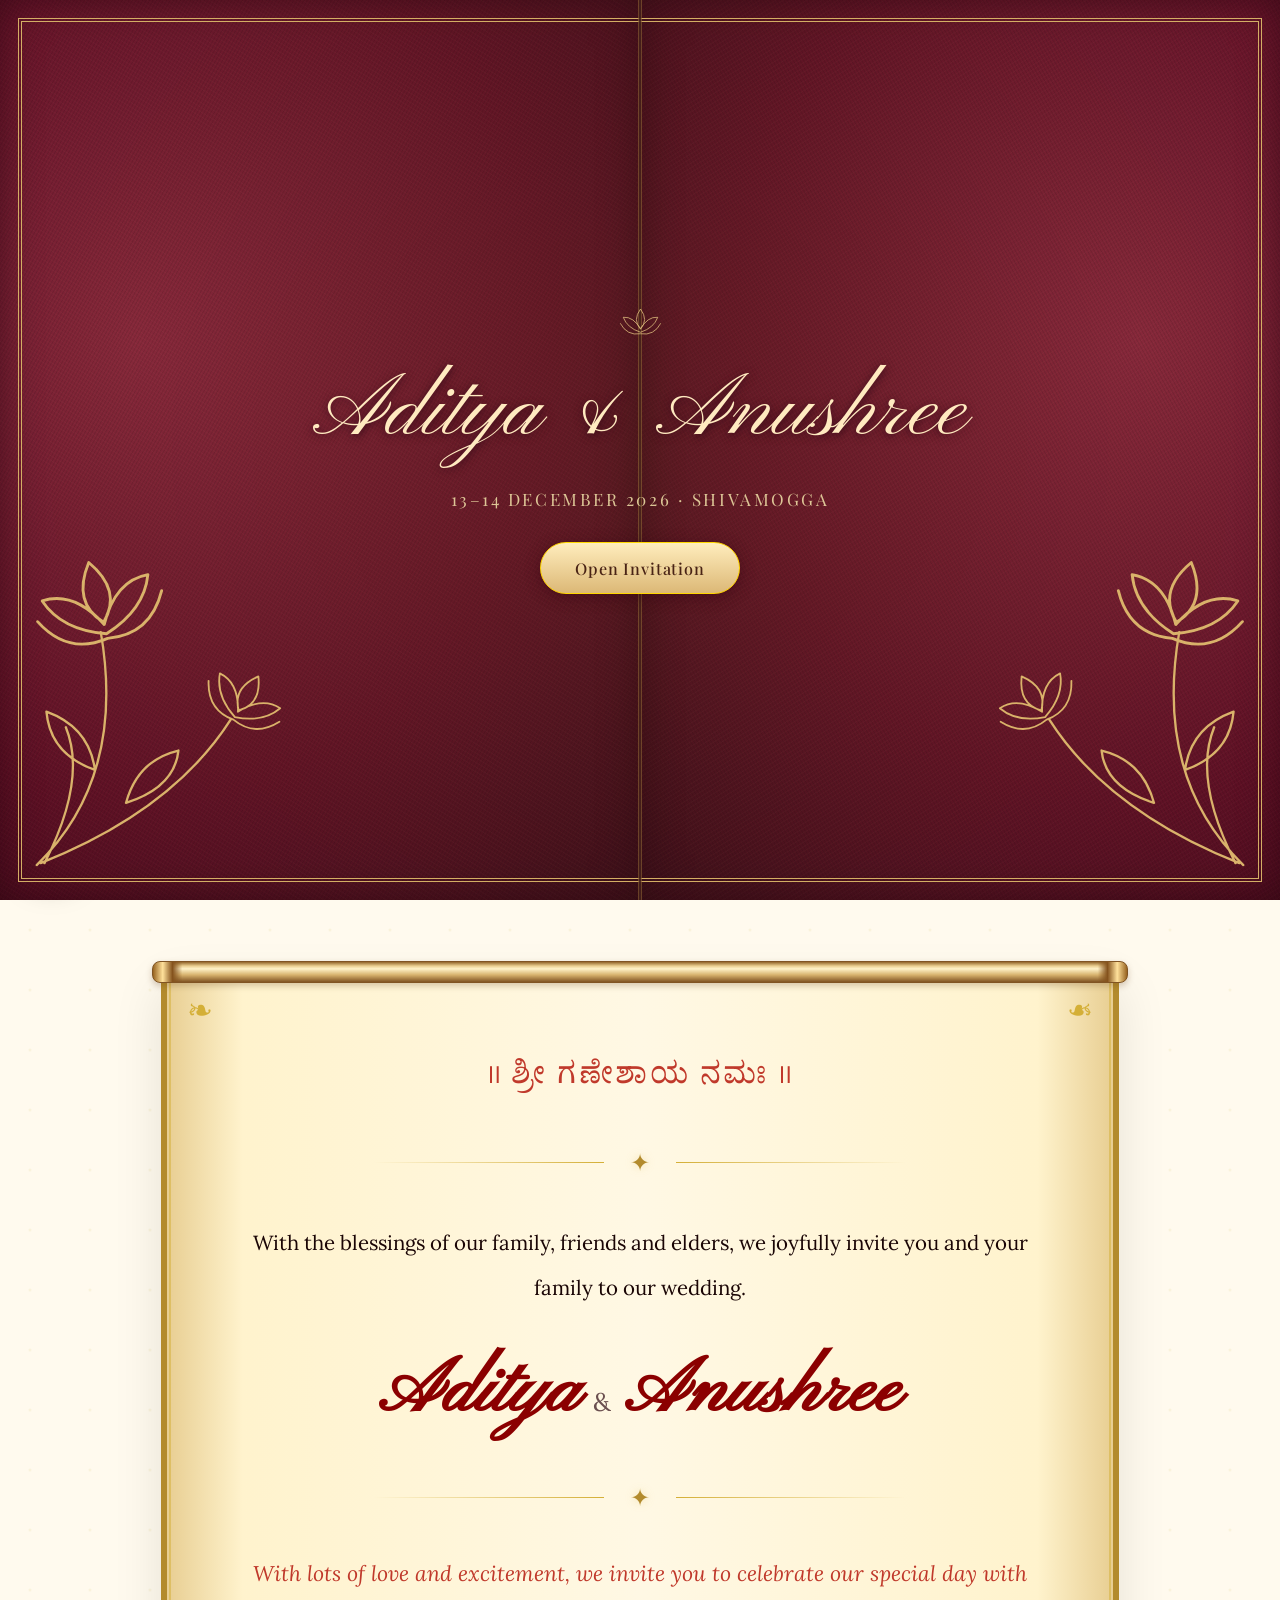
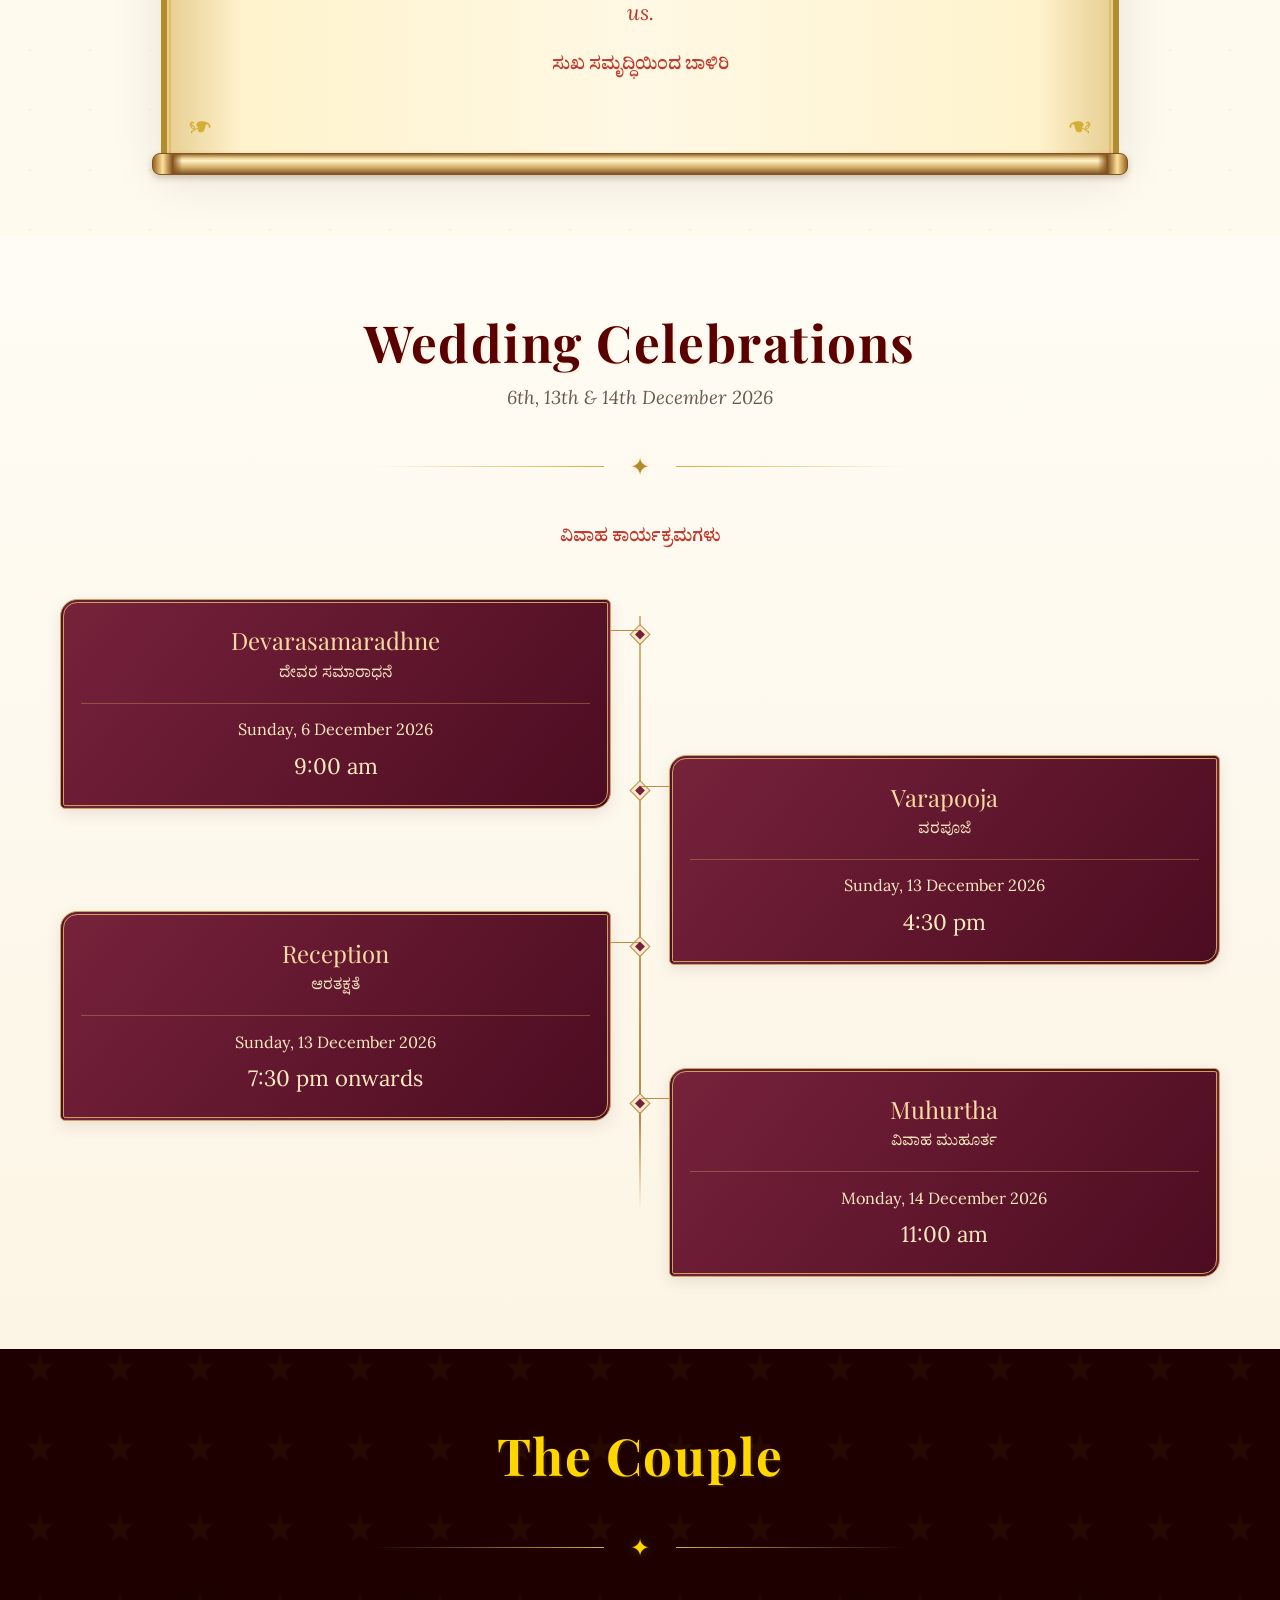
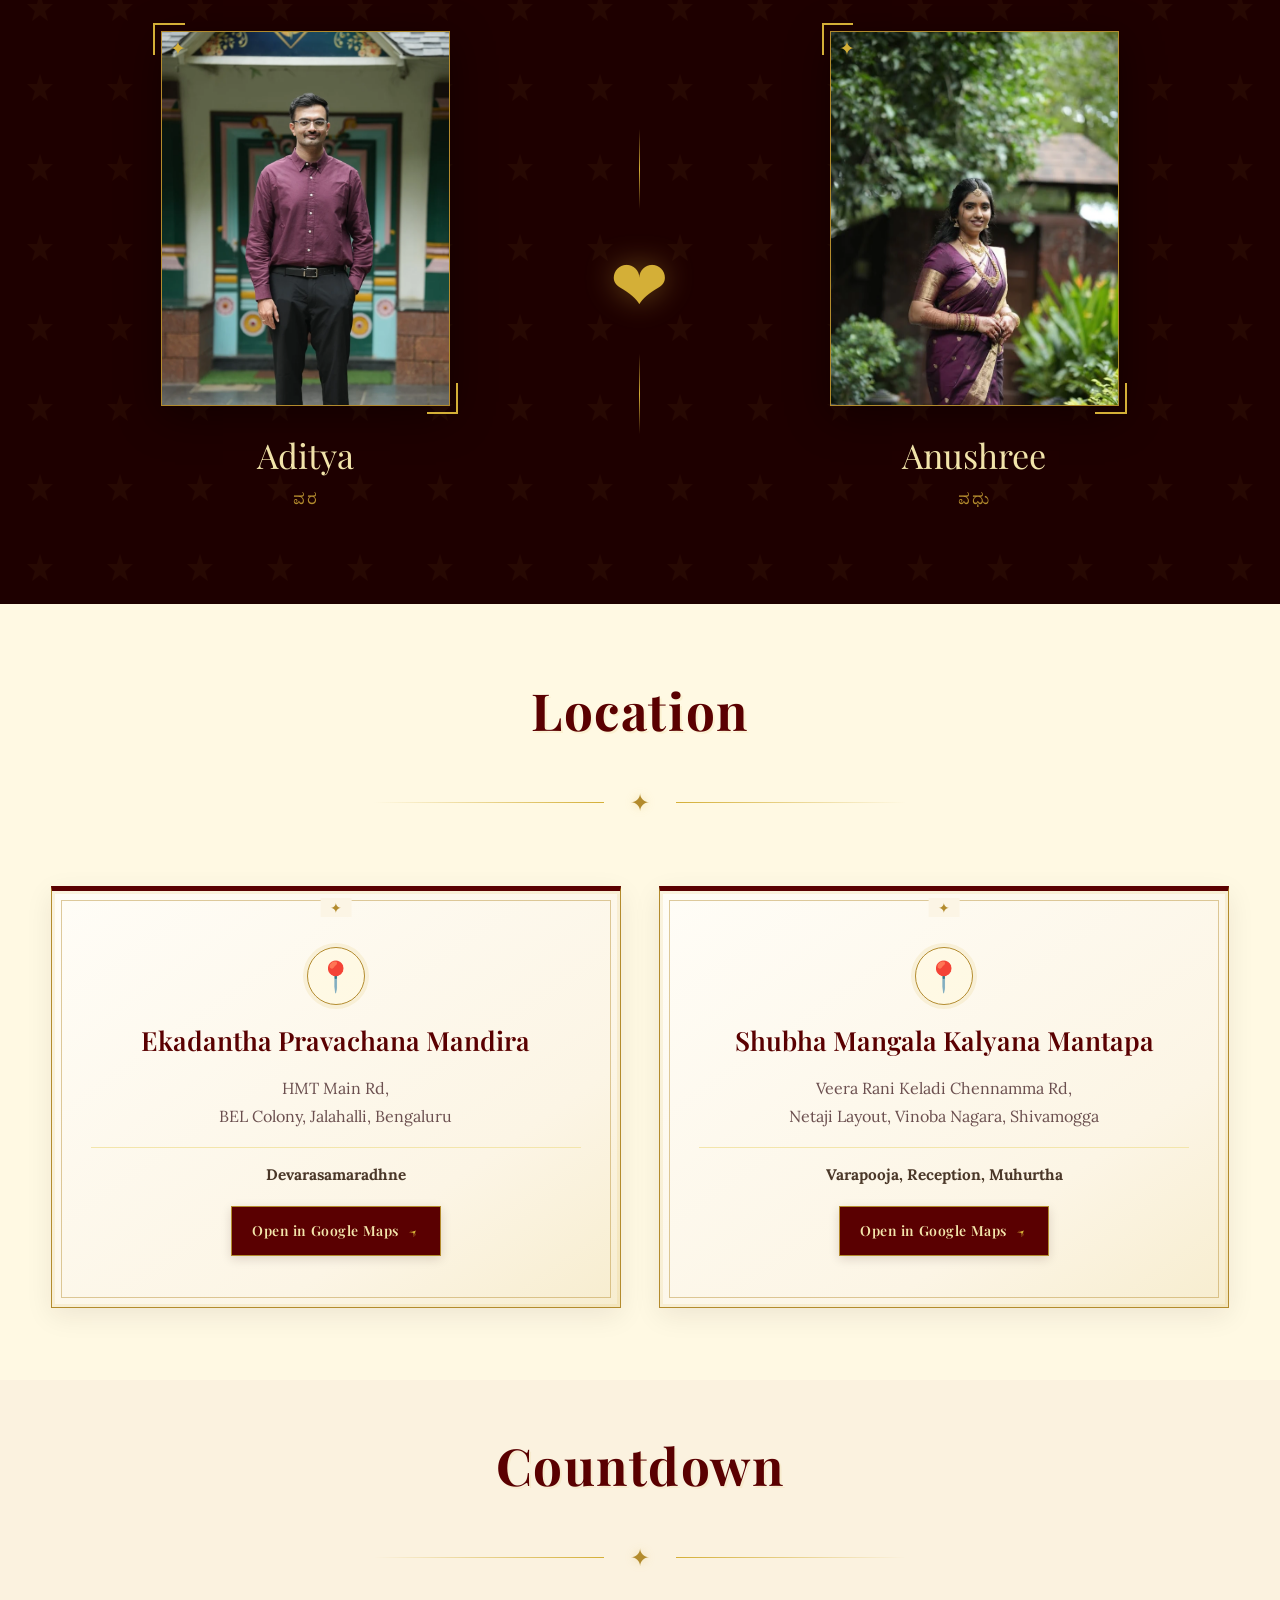
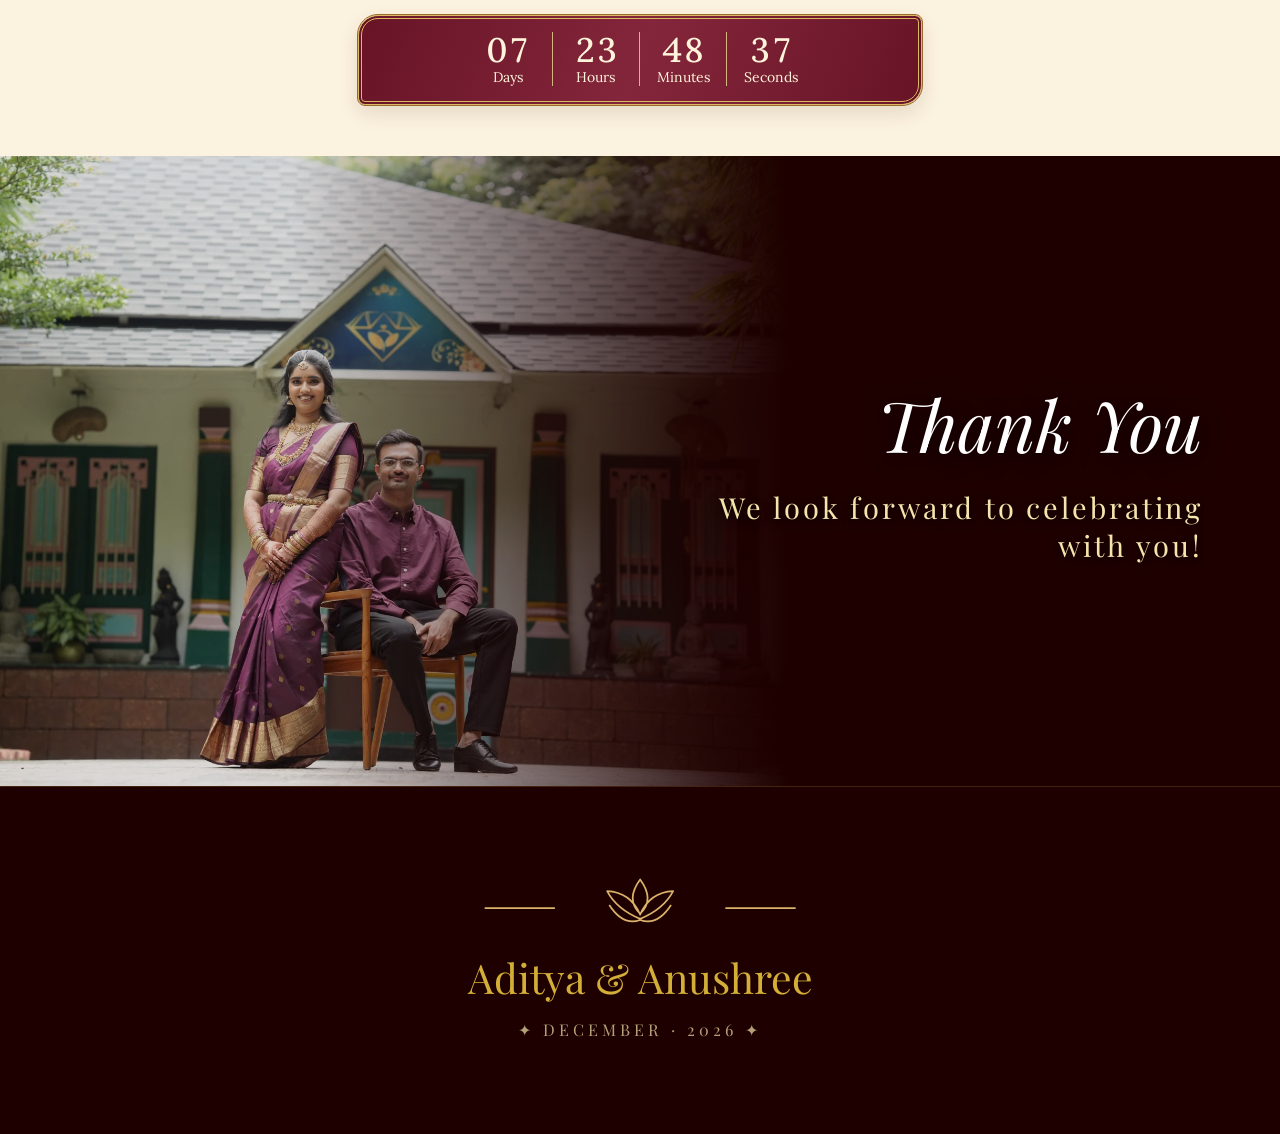
==== commit fc09b241: "Polish wedding event and venue cards Co-authored-by: Copilot <223556219+Copilot@users.noreply.github" ====
--- a/adi-anu/index.html
+++ b/adi-anu/index.html
@@ -426,7 +426,9 @@
   text-align: center; background: linear-gradient(130deg, #76223b, #4c0c21);
   border: 4px double #cba45b; border-radius: 1rem .3rem;
   box-shadow: 0 5px 15px #5e21351c; color: #ffebc0;
-}
+  transition: transform 0.3s ease, box-shadow 0.3s ease;
+}
+.event-card:hover { transform: translateY(-5px); box-shadow: 0 16px 36px #2c000021; }
 .event-card::before {
   content: ''; position: absolute; right: -1.85rem; top: 1.55rem;
   width: 1.6rem; height: 1px; background: #ba8b41;
@@ -513,22 +515,55 @@
 .details-grid {
   display: grid;
   grid-template-columns: repeat(2, minmax(0, 1fr));
-  gap: 2rem; margin: 4rem auto 0;
+  gap: clamp(1.25rem, 3vw, 2.5rem); max-width: 70rem; margin: 4rem auto 0;
 }
 .detail-card:only-child { grid-column: 1 / -1; }
 .detail-card {
-  background: var(--parchment);
-  border: 1px solid var(--gold-pale);
-  border-top: 4px solid var(--vermilion);
-  padding: clamp(1.25rem, 3vw, 2.4rem) clamp(1rem, 2vw, 2rem);
-  transition: all 0.3s ease;
-  box-shadow: 0 4px 20px rgba(0,0,0,0.03);
-}
-.detail-card:hover { transform: translateY(-8px); box-shadow: 0 16px 38px rgba(44,0,0,0.09); }
-.detail-icon  { font-size: 2.2rem; margin-bottom: 0.8rem; display: block; }
+  position: relative; isolation: isolate; overflow: hidden;
+  display: flex; flex-direction: column; align-items: center; text-align: center;
+  background: linear-gradient(145deg, #fffdf7, var(--parchment) 70%, #f7edcf);
+  border: 1px solid var(--gold-antique); border-top: 5px solid var(--royal-red);
+  padding: clamp(2rem, 4vw, 3rem) clamp(1.5rem, 3vw, 2.5rem);
+  box-shadow: 0 8px 26px rgba(44,0,0,0.08), inset 0 0 0 3px rgba(212,175,55,0.12);
+  transition: transform 0.3s ease, box-shadow 0.3s ease; scroll-margin-top: 2rem;
+}
+.detail-card::before {
+  content: ''; position: absolute; inset: 9px; border: 1px solid rgba(179,139,45,0.45);
+  pointer-events: none; z-index: 0;
+}
+.detail-card::after {
+  content: '✦'; position: absolute; top: 0.42rem; left: 50%; transform: translateX(-50%);
+  padding: 0 0.55rem; background: var(--parchment); color: var(--gold-antique);
+  font-size: 0.85rem; z-index: 2;
+}
+.detail-card > * { position: relative; z-index: 1; }
+.detail-card:hover { transform: translateY(-5px); box-shadow: 0 16px 36px rgba(44,0,0,0.13), inset 0 0 0 3px rgba(212,175,55,0.18); }
+.detail-icon {
+  width: 3.4rem; height: 3.4rem; display: grid; place-items: center;
+  margin: 0.3rem 0 1rem; border: 1px solid var(--gold-antique); border-radius: 50%;
+  background: rgba(255,249,227,0.8); box-shadow: 0 0 0 4px rgba(212,175,55,0.12);
+  font-size: 1.75rem;
+}
+.venue-kicker {
+  margin-bottom: 0.55rem; color: var(--gold-antique); font: 700 0.7rem/1.4 var(--font-subheading);
+  letter-spacing: 0.18em; text-transform: uppercase;
+}
+.venue-name { overflow-wrap: anywhere; color: var(--royal-red); font: 600 clamp(1.2rem, 2.3vw, 1.55rem)/1.4 var(--font-subheading); margin-bottom: 0.85rem; }
 .detail-title { font-family: var(--font-subheading); font-size: 0.82rem; font-weight: 700; color: var(--deep-red); letter-spacing: 0.15em; text-transform: uppercase; margin-bottom: 0.8rem; }
 .detail-text  { font-family: var(--font-accent); font-size: 0.94rem; color: var(--text-mid); line-height: 1.75; }
 .detail-text strong { color: var(--deep-red); font-family: var(--font-subheading); }
+.detail-card address { font-style: normal; }
+.venue-events { width: 100%; list-style: none; margin: 1rem 0; padding-top: 0.8rem; border-top: 1px solid var(--gold-pale); color: var(--text-sepia); font-size: 0.9rem; font-weight: 700; line-height: 1.8; }
+.detail-card > a {
+  display: inline-flex; align-items: center; justify-content: center; gap: 0.5rem;
+  margin-top: auto; padding: 0.75rem 1.2rem; border: 1px solid var(--gold-antique);
+  background: var(--royal-red); color: var(--gold-pale); font: 600 0.82rem/1.3 var(--font-subheading);
+  letter-spacing: 0.04em; text-decoration: none; box-shadow: 0 3px 10px rgba(44,0,0,0.14);
+  transition: background-color 0.2s ease, color 0.2s ease, box-shadow 0.2s ease;
+}
+.detail-card > a::after { content: '↗'; color: var(--gold-leaf); font-size: 1rem; }
+.detail-card > a:hover { background: var(--deep-red); color: #fffdf7; box-shadow: 0 5px 14px rgba(44,0,0,0.22); }
+.detail-card > a:focus-visible { outline: 3px solid var(--gold-leaf); outline-offset: 3px; }
 .hashtag-text { font-family: var(--font-heading); font-size: 1.05rem; color: var(--vermilion); }
 
 /* ============================================================
@@ -715,11 +750,6 @@
   .hero-photo { object-position: center 43%; }
   .ty-photo { object-position: center 43%; }
 }
-.venue-name { overflow-wrap: anywhere; color: var(--royal-red); font: 1.15rem/1.5 var(--font-subheading); margin-bottom: 1rem; }
-.venue-events { list-style: none; margin: 1rem 0; font-size: .95rem; line-height: 1.9; }
-.detail-card address { font-style: normal; }
-.detail-card > a { display: inline-block; margin-top: 1rem; }
-.detail-card { scroll-margin-top: 2rem; }
 </style>
 </head>
 <body>
@@ -790,7 +820,7 @@
 <!-- =================== 3. EVENTS =================== -->
 <section id="events">
   <h2 class="section-title reveal">Wedding Celebrations</h2>
-  <div class="section-subtitle reveal">6, 13 &amp; 14 December 2026</div>
+  <div class="section-subtitle reveal">6th, 13th &amp; 14th December 2026</div>
   <div class="gold-divider reveal"><span>✦</span></div>
   <div class="kannada-text reveal">ವಿವಾಹ ಕಾರ್ಯಕ್ರಮಗಳು</div>
   <div class="events-grid">
@@ -876,7 +906,10 @@
     <div class="detail-card reveal" id="ekadantha">
       <span class="detail-icon" aria-hidden="true">📍</span>
       <h3 class="venue-name">Ekadantha Pravachana Mandira</h3>
-      <p class="detail-text">Devarasamaradhne</p>
+      <address class="detail-text">HMT Main Rd,<br>BEL Colony, Jalahalli, Bengaluru</address>
+      <ul class="venue-events">
+        <li>Devarasamaradhne</li>
+      </ul>
       <a href="https://maps.app.goo.gl/9bpwRy3g8ydFr7Tf9">Open in Google Maps</a>
     </div>
     <div class="detail-card reveal" id="shubhamangala">
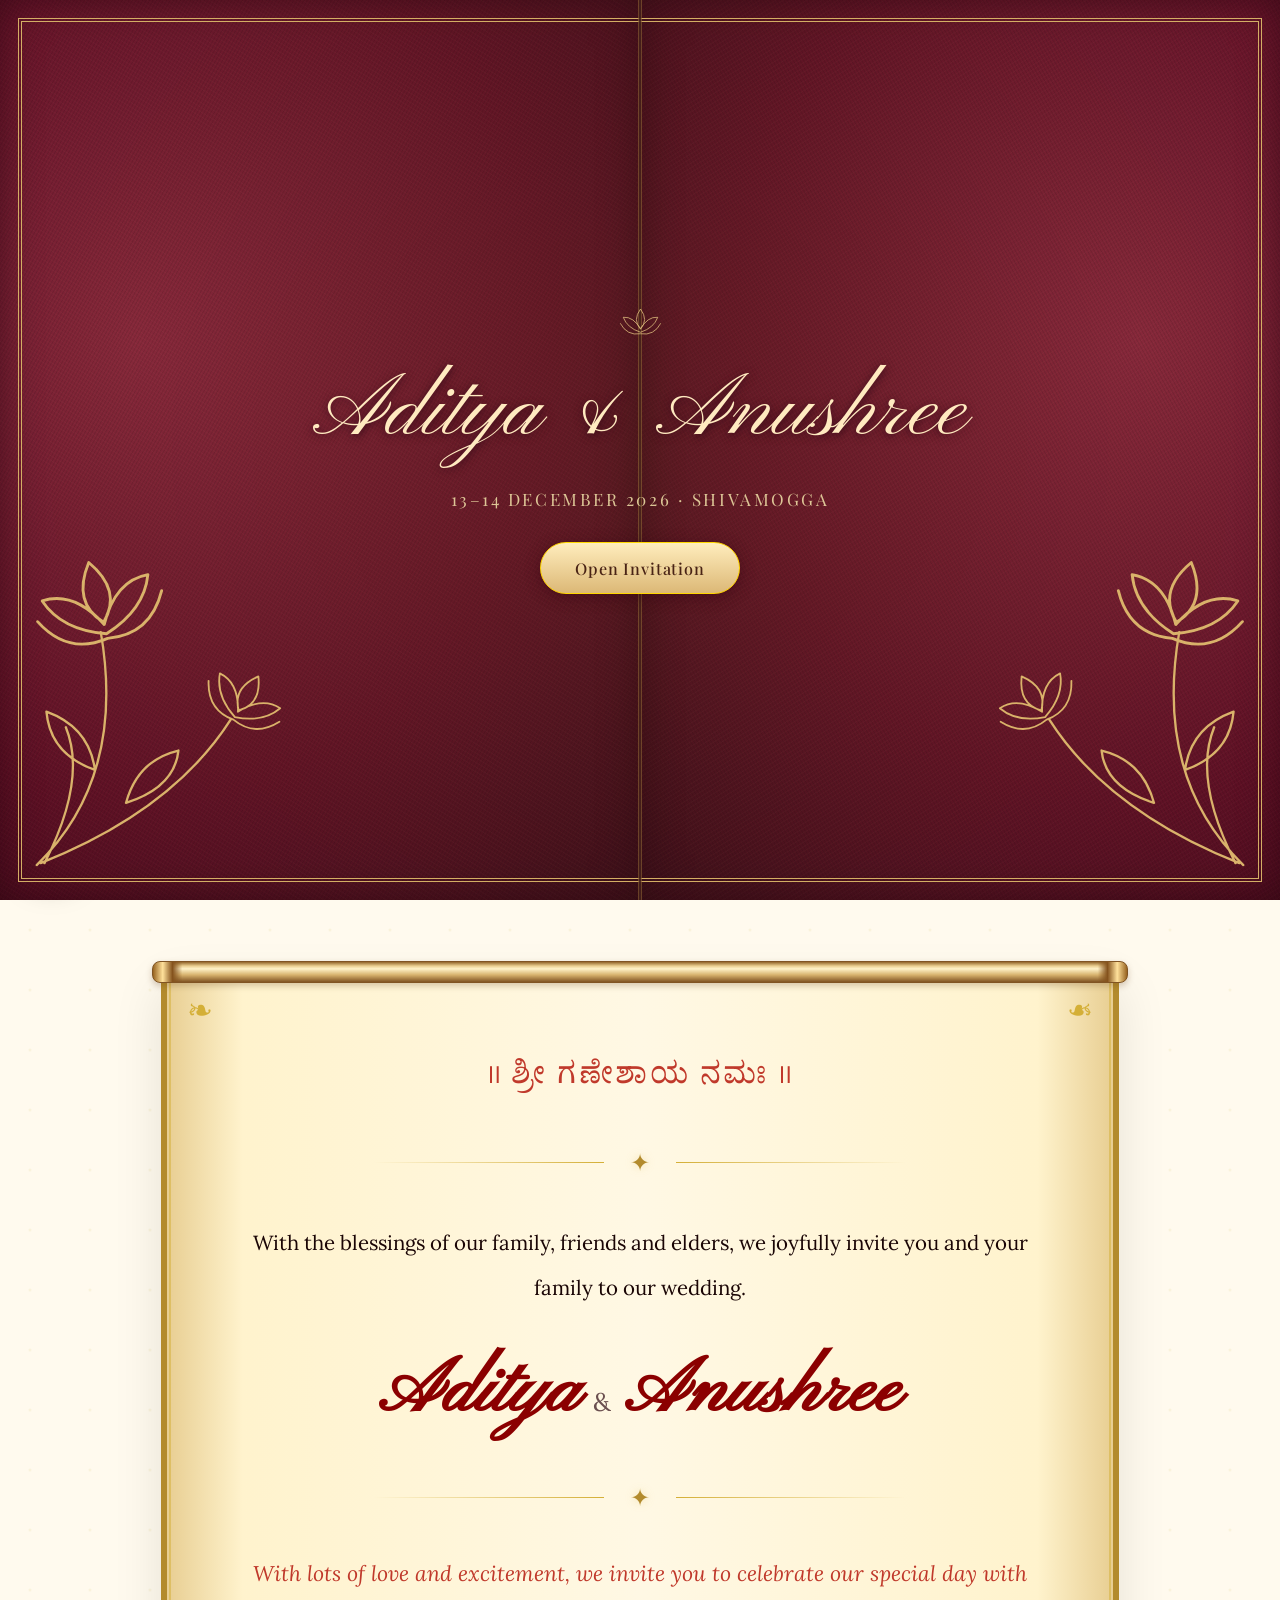
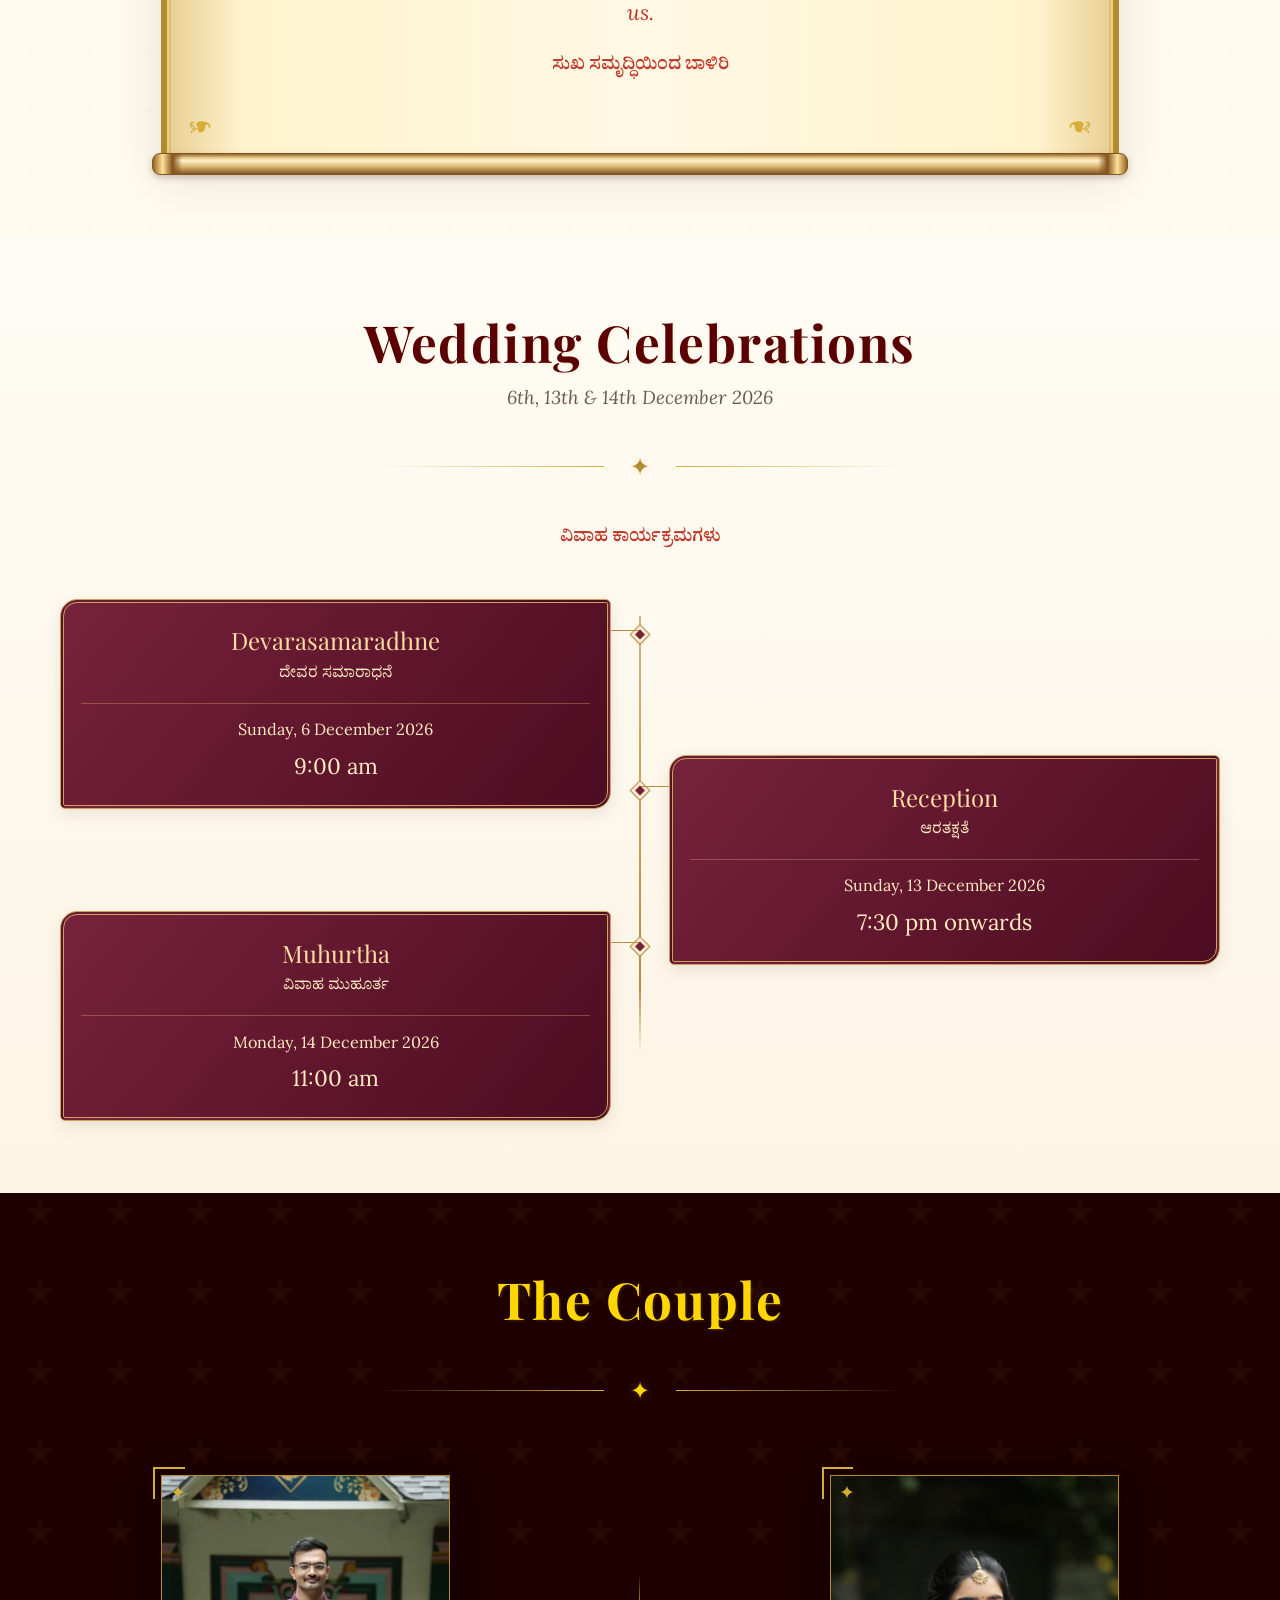
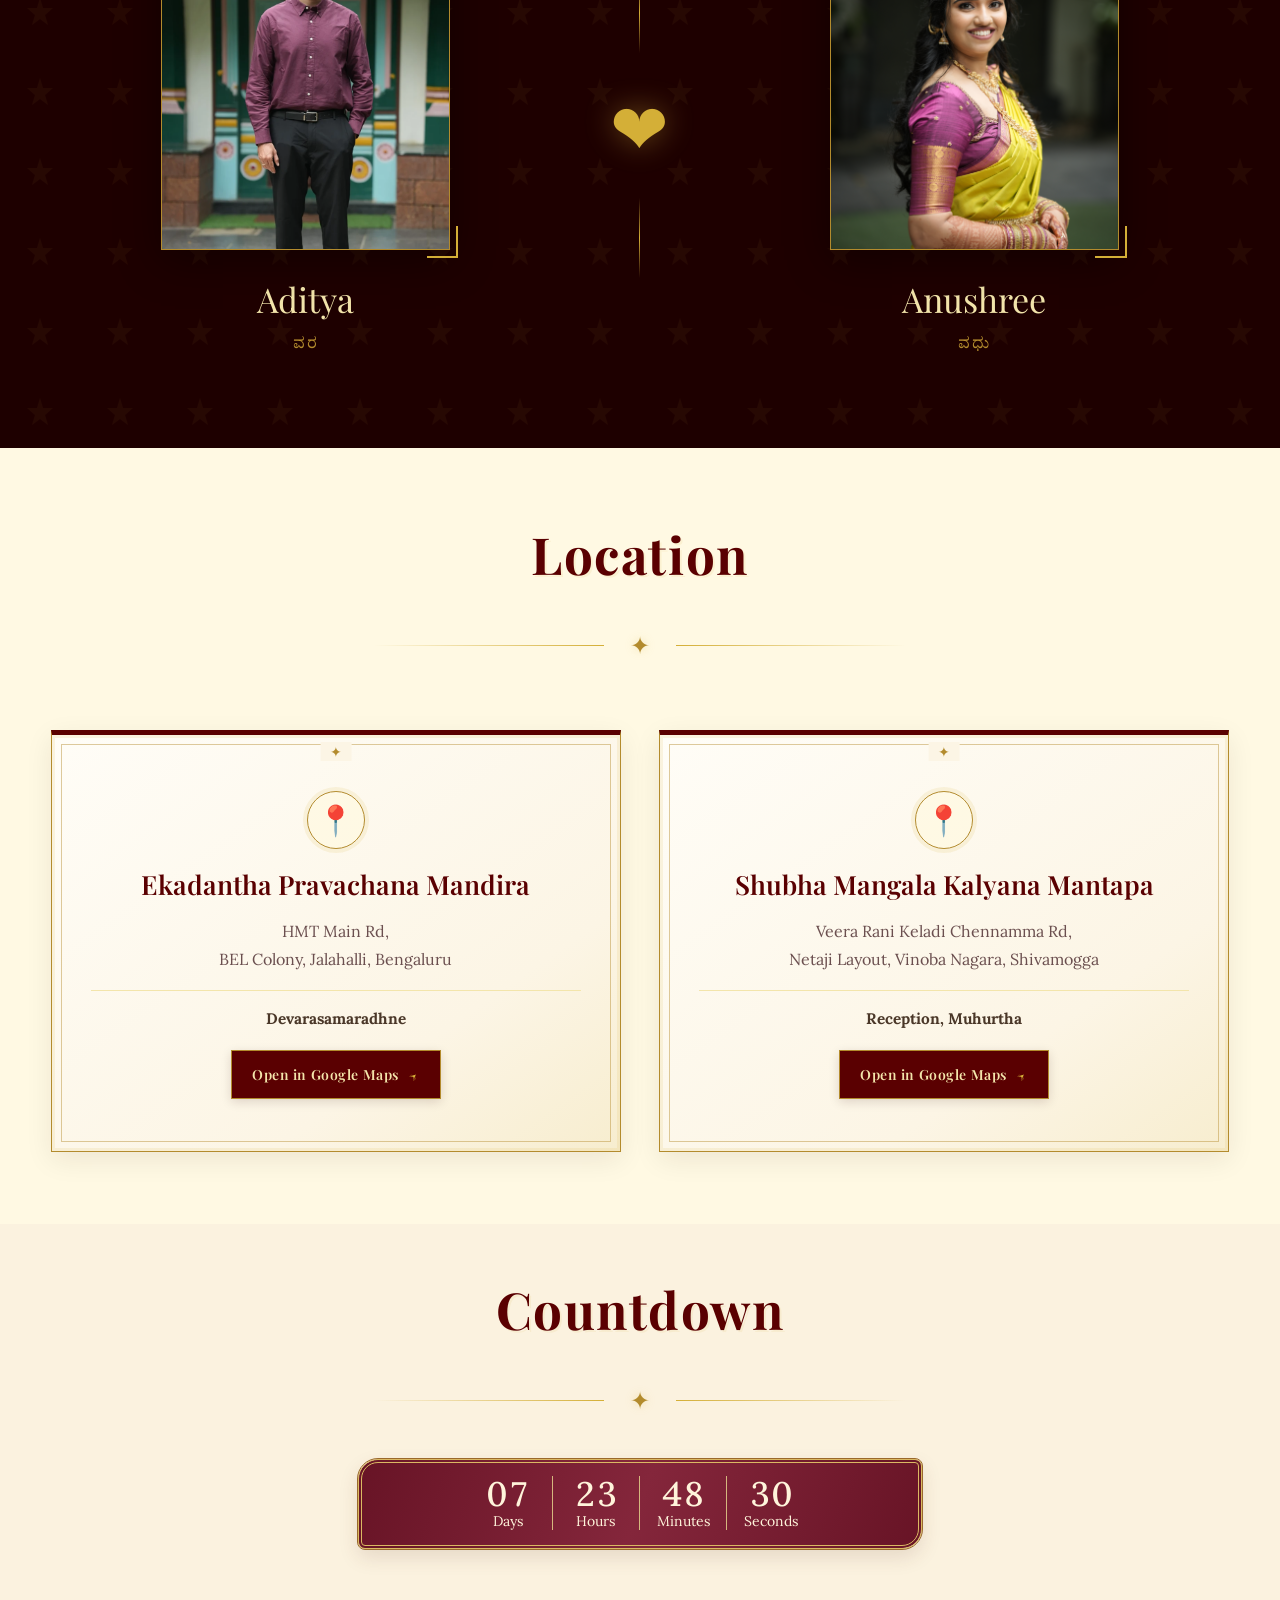
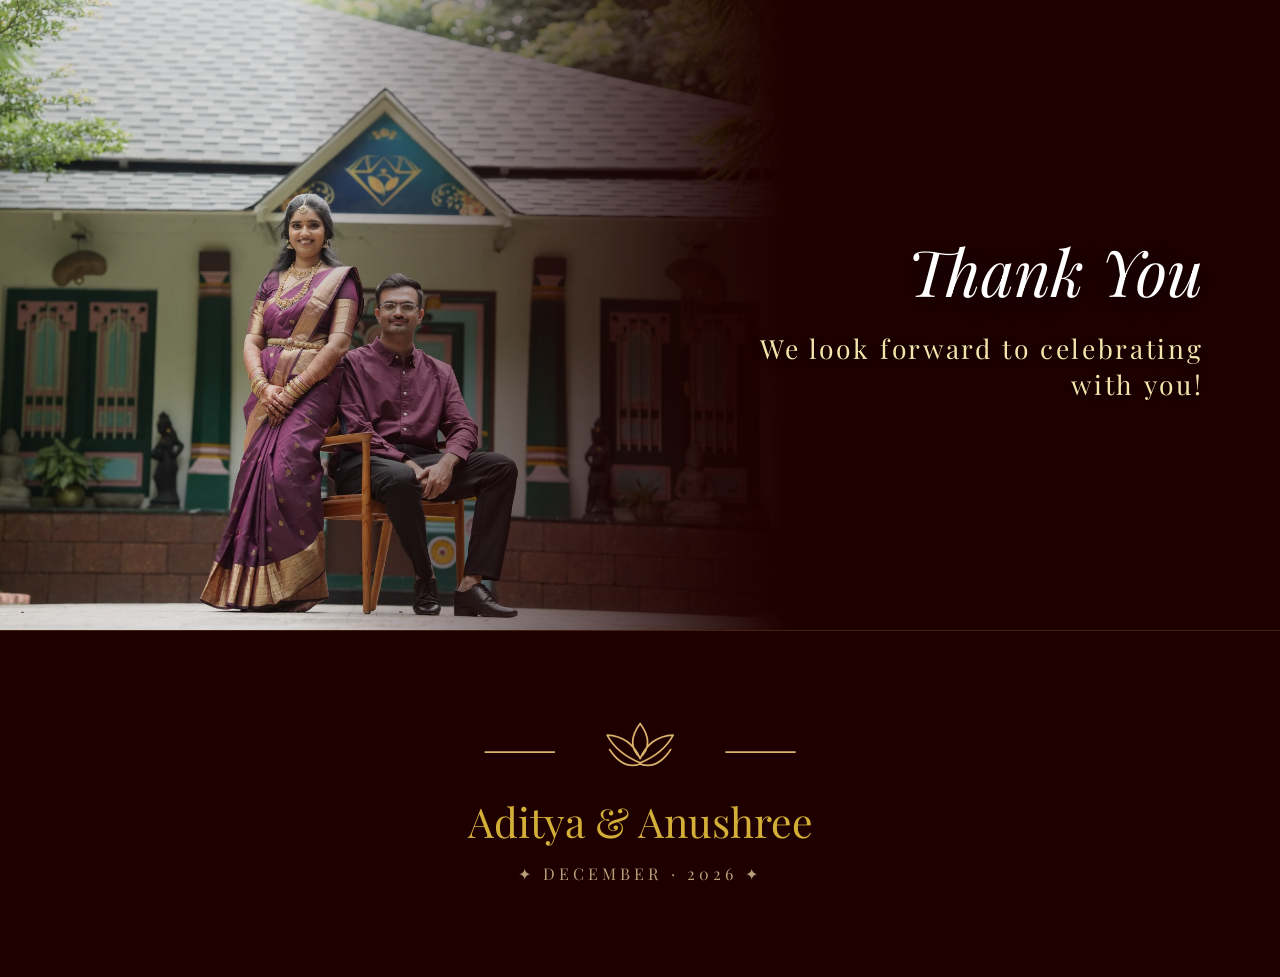
==== commit f73005fc: "Update wedding schedule, portrait, and music behavior" ====
--- a/adi-anu/index.html
+++ b/adi-anu/index.html
@@ -612,8 +612,8 @@
   position: relative; width: 46%; text-align: right;
   padding: 1rem clamp(1.1rem, 6vw, 6rem) 1rem 0;
 }
-.ty-content h2 { font-family: var(--font-heading); font-style: italic; font-size: clamp(2.1rem, 5.5vw, 5rem); color: #fff; text-shadow: 0 4px 22px rgba(0,0,0,0.65); margin-bottom: 1rem; font-weight: 400; }
-.ty-content p  { font-family: var(--font-subheading); font-size: clamp(0.9rem, 2.5vw, 1.7rem); color: var(--gold-pale); letter-spacing: 0.1em; text-shadow: 0 2px 10px rgba(0,0,0,0.8); }
+.ty-content h2 { font-family: var(--font-heading); font-style: italic; font-size: clamp(1.9rem, 5vw, 4.5rem); color: #fff; text-shadow: 0 4px 22px rgba(0,0,0,0.65); margin-bottom: 1rem; font-weight: 400; }
+.ty-content p  { font-family: var(--font-subheading); font-size: clamp(0.85rem, 2.25vw, 1.55rem); color: var(--gold-pale); letter-spacing: 0.1em; text-shadow: 0 2px 10px rgba(0,0,0,0.8); }
 
 /* ============================================================
    8. FOOTER
@@ -699,7 +699,7 @@
   }
   #invitation, #events, #couple, #details, #countdown { padding: 3rem 1rem; }
   .events-grid, .details-grid, .couple-wrapper { margin-top: 1.75rem; }
-  .ty-content h2 { font-size: clamp(1.7rem, 6vw, 3.5rem); }
+  .ty-content h2 { font-size: clamp(1.55rem, 5.4vw, 3.15rem); }
   .ty-photo { object-position: 60% center; width: 65%; transform: translateX(-9%); }
   #thank-you-parallax { height: clamp(20rem, 78vw, 32rem); }
 }
@@ -744,7 +744,7 @@
   .hero-title { margin: .12em 0; }
   .hero-weds { margin: .2em 0; }
   .hero-date { margin-top: .7rem; }
-  .ty-content h2 { font-size: clamp(2.4rem, 12svh, 4rem); }
+  .ty-content h2 { font-size: clamp(2.15rem, 10.8svh, 3.6rem); }
 }
 @media (min-aspect-ratio: 2/1) {
   .hero-photo { object-position: center 43%; }
@@ -834,14 +834,6 @@
     </article>
     <article class="timeline-event">
     <div class="event-card reveal">
-      <div class="event-name">Varapooja</div>
-      <div class="event-name-kannada" lang="kn">ವರಪೂಜೆ</div>
-      <div class="event-date">Sunday, 13 December 2026</div>
-      <div class="event-desc">4:30 pm</div>
-    </div>
-    </article>
-    <article class="timeline-event">
-    <div class="event-card reveal">
       <div class="event-name">Reception</div>
       <div class="event-name-kannada" lang="kn">ಆರತಕ್ಷತೆ</div>
       <div class="event-date">Sunday, 13 December 2026</div>
@@ -881,7 +873,7 @@
     <div class="person-card reveal-right">
       <div class="photo-frame">
         <button type="button" class="photo-frame-inner" aria-haspopup="dialog" aria-label="View Anushree’s full portrait">
-          <img src="./anushree-portrait.webp" alt="Portrait of Anushree" loading="lazy">
+          <img src="./anu_photo.JPG" alt="Portrait of Anushree" loading="lazy">
         </button>
       </div>
       <div class="person-name">Anushree</div>
@@ -917,7 +909,7 @@
       <h3 class="venue-name">Shubha Mangala Kalyana Mantapa</h3>
       <address class="detail-text">Veera Rani Keladi Chennamma Rd,<br>Netaji Layout, Vinoba Nagara, Shivamogga</address>
       <ul class="venue-events">
-        <li>Varapooja, Reception, Muhurtha</li>
+        <li>Reception, Muhurtha</li>
       </ul>
       <a href="https://www.google.com/maps/search/?api=1&amp;query=WHV5%2BXVG%2C+Shivamogga%2C+Karnataka+577204">Open in Google Maps</a>
     </div>
@@ -1175,6 +1167,7 @@
 const weddingMusic = document.getElementById('wedding-music');
 weddingMusic.volume = 0.6;
 const musicButton = document.getElementById('music-btn');
+let resumeMusicOnReturn = false;
 
 function updateMusicButton() {
   const playing = !weddingMusic.paused && !weddingMusic.error;
@@ -1194,6 +1187,15 @@
 musicButton.addEventListener('click', () => {
   if (weddingMusic.paused) playMusic();
   else weddingMusic.pause();
+});
+document.addEventListener('visibilitychange', () => {
+  if (document.hidden) {
+    resumeMusicOnReturn = !weddingMusic.paused;
+    if (resumeMusicOnReturn) weddingMusic.pause();
+  } else if (resumeMusicOnReturn) {
+    resumeMusicOnReturn = false;
+    playMusic();
+  }
 });
 
 // Fade door entrance elements on click
